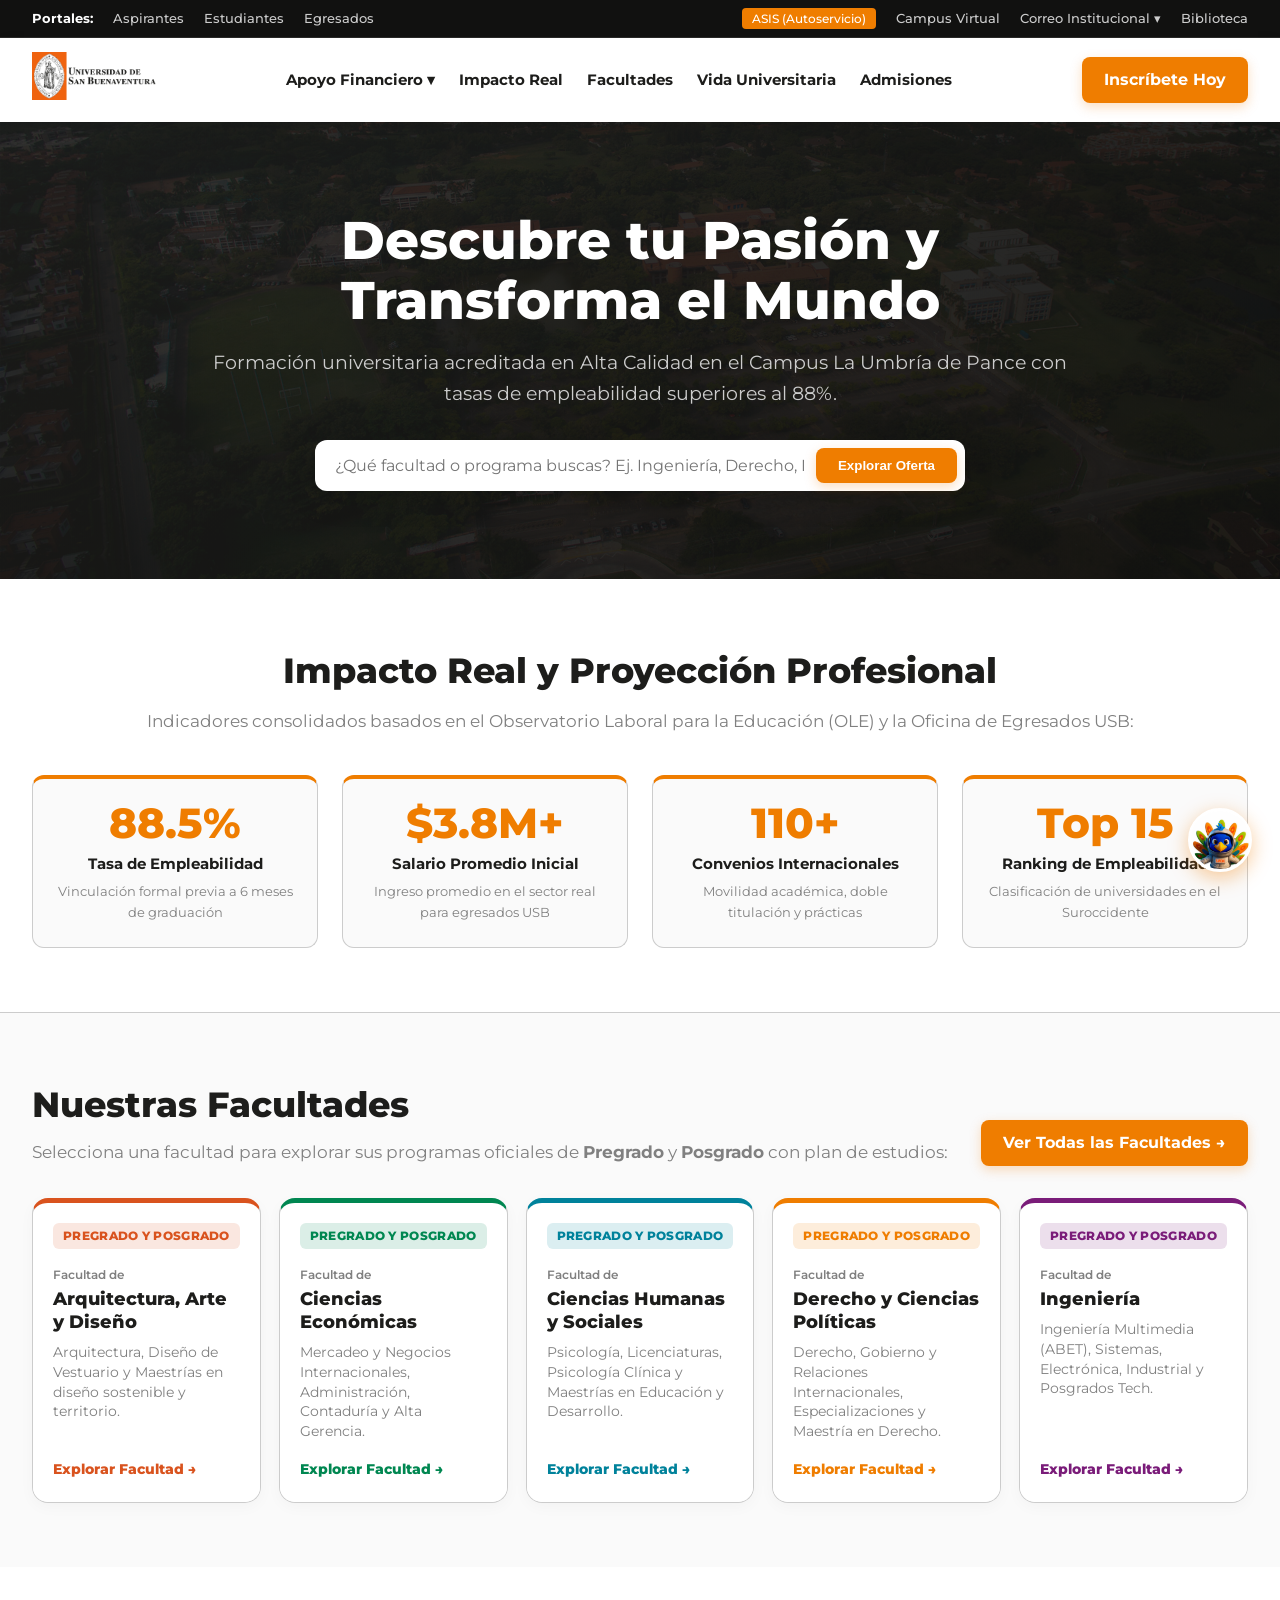
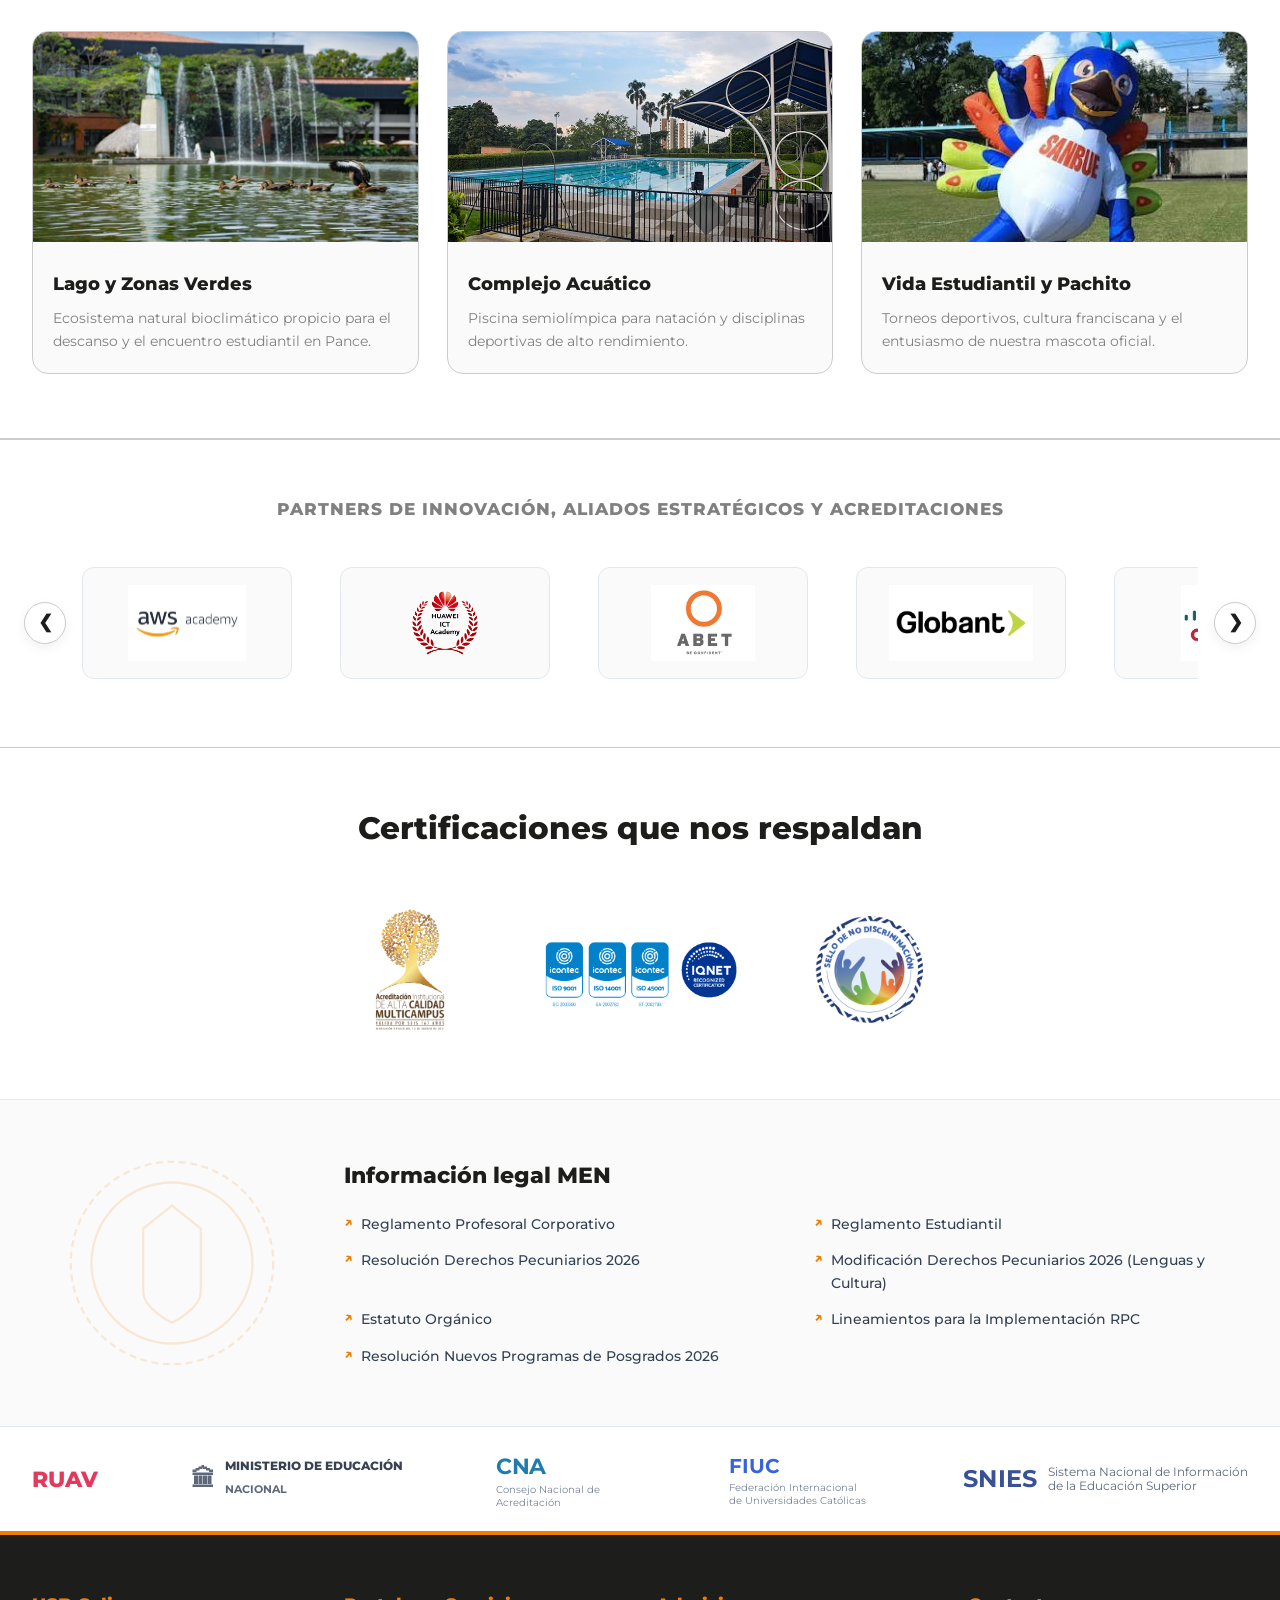
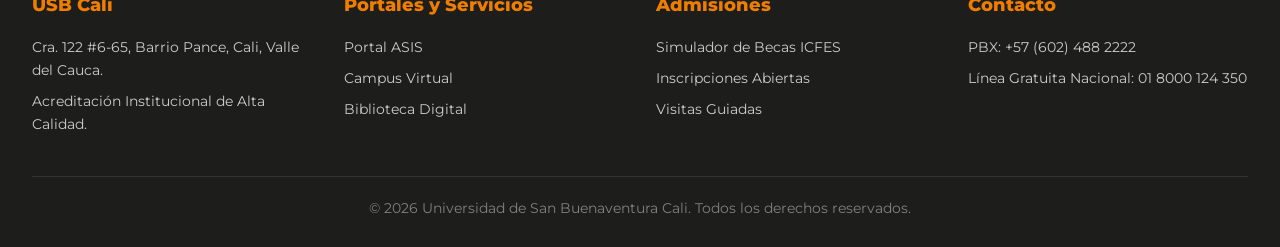
==== index.html @ d088a13b "Avances hasta ahora de toda la pagina" ====
<!DOCTYPE html>
<html lang="es">
<head>
  <meta charset="UTF-8">
  <meta name="viewport" content="width=device-width, initial-scale=1.0">
  <title>Universidad de San Buenaventura Cali | USB Cali</title>
  <link rel="preconnect" href="https://fonts.googleapis.com">
  <link rel="preconnect" href="https://fonts.gstatic.com" crossorigin>
  <link href="https://fonts.googleapis.com/css2?family=Montserrat:ital,wght@0,300;0,400;0,500;0,600;0,700;0,800;1,400&display=swap" rel="stylesheet">
  <link rel="stylesheet" href="assets/css/styles.css">
</head>
<body>

  <!-- TOP BAR -->
  <div class="top-bar">
    <div class="top-bar-container">
      <ul class="top-bar-group">
        <li><strong style="color: #FFF;">Portales:</strong></li>
        <li><a href="https://usbcali.edu.co/programas/?Sfacultad=all&Stipo_programa=pregrado&search=" target="_blank">Aspirantes</a></li>
        <li><a href="https://usbcali.edu.co/estudiantes/" target="_blank">Estudiantes</a></li>
        <li><a href="https://usbcali.edu.co/egresados/" target="_blank">Egresados</a></li>
      </ul>

      <ul class="top-bar-group">
        <li><a href="https://campus.usbco.edu.co/psp/USCS90PR/?cmd=login&languageCd=ESP&" target="_blank" class="top-bar-badge">ASIS (Autoservicio)</a></li>
        <li><a href="https://aulasvirtuales.usbcali.edu.co/" target="_blank">Campus Virtual</a></li>
        
        <!-- DROPDOWN CORREO INSTITUCIONAL -->
        <li class="top-bar-dropdown">
          <button type="button" class="top-bar-dropdown-btn" aria-haspopup="true">
            Correo Institucional ▾
          </button>
          <ul class="top-bar-dropdown-menu">
            <li><a href="https://login.microsoftonline.com/" target="_blank">Correo Administrativo</a></li>
            <li><a href="https://mail.google.com/a/correo.usbcali.edu.co" target="_blank">Correo Estudiantes</a></li>
          </ul>
        </li>

        <li><a href="https://usbcali.edu.co/biblioteca/" target="_blank">Biblioteca</a></li>
      </ul>
    </div>
  </div>

  <!-- HEADER -->
  <header>
    <div class="header-container">
      <a href="index.html"><img src="assets/img/logo-nav-dark.png" alt="USB Cali" class="logo-img"></a>
      <nav>
        <ul>
          <li class="nav-dropdown">
            <a href="becas.html" class="nav-dropdown-btn">Apoyo Financiero ▾</a>
            <ul class="nav-dropdown-menu">
              <li><a href="becas.html">Becas</a></li>
              <li><a href="convenios.html">Convenios</a></li>
              <li><a href="financiacion.html">Opciones de Financiación</a></li>
            </ul>
          </li>
          <li><a href="#impacto">Impacto Real</a></li>
          <li><a href="facultades.html">Facultades</a></li>
          <li><a href="vida-universitaria.html">Vida Universitaria</a></li>
          <li><a href="admisiones.html">Admisiones</a></li>
        </ul>
      </nav>
      <a href="admisiones.html" class="btn-primary">Inscríbete Hoy</a>
    </div>
  </header>

  <!-- HERO -->
  <section class="hero-main">
    <div class="hero-container">
      <h1>Descubre tu Pasión y Transforma el Mundo</h1>
      <p>Formación universitaria acreditada en Alta Calidad en el Campus La Umbría de Pance con tasas de empleabilidad superiores al 88%.</p>

      <form class="search-box" action="facultades.html" method="get">
        <input type="text" name="q" placeholder="¿Qué facultad o programa buscas? Ej. Ingeniería, Derecho, Maestría...">
        <button type="submit" class="btn-primary" style="white-space: nowrap; border: none; cursor: pointer;">Explorar Oferta</button>
      </form>
    </div>
  </section>

  <!-- IMPACTO REAL -->
  <section class="impact-section" id="impacto">
    <div class="impact-container">
      <h2 class="section-title">Impacto Real y Proyección Profesional</h2>
      <p class="section-subtitle">Indicadores consolidados basados en el Observatorio Laboral para la Educación (OLE) y la Oficina de Egresados USB:</p>

      <div class="impact-grid">
        <div class="impact-card">
          <div class="impact-number">88.5%</div>
          <div class="impact-label">Tasa de Empleabilidad</div>
          <div class="impact-sub">Vinculación formal previa a 6 meses de graduación</div>
        </div>

        <div class="impact-card">
          <div class="impact-number">$3.8M+</div>
          <div class="impact-label">Salario Promedio Inicial</div>
          <div class="impact-sub">Ingreso promedio en el sector real para egresados USB</div>
        </div>

        <div class="impact-card">
          <div class="impact-number">110+</div>
          <div class="impact-label">Convenios Internacionales</div>
          <div class="impact-sub">Movilidad académica, doble titulación y prácticas</div>
        </div>

        <div class="impact-card">
          <div class="impact-number">Top 15</div>
          <div class="impact-label">Ranking de Empleabilidad</div>
          <div class="impact-sub">Clasificación de universidades en el Suroccidente</div>
        </div>
      </div>
    </div>
  </section>

  <!-- FACULTADES (PREGRADO Y POSGRADO - TARJETAS BLANCAS) -->
  <main class="programs-section" id="facultades">
    <div style="display: flex; justify-content: space-between; align-items: flex-end; flex-wrap: wrap; gap: 16px; margin-bottom: 32px;">
      <div>
        <h2 class="section-title" style="margin-bottom: 6px; text-align: left;">Nuestras Facultades</h2>
        <p class="section-subtitle" style="margin-bottom: 0; text-align: left;">Selecciona una facultad para explorar sus programas oficiales de <strong>Pregrado</strong> y <strong>Posgrado</strong> con plan de estudios:</p>
      </div>
      <a href="facultades.html" class="btn-primary">Ver Todas las Facultades →</a>
    </div>

    <div class="faculties-showcase-grid">
      <!-- 1. Arquitectura, Arte y Diseño -->
      <a href="facultad.html?id=arquitectura" class="faculty-strip-card" style="--strip-color: #D9531E;">
        <div class="faculty-strip-top">
          <span class="faculty-level-pill">Pregrado y Posgrado</span>
        </div>
        <div class="faculty-strip-body">
          <div>
            <small>Facultad de</small>
            <h3>Arquitectura, Arte y Diseño</h3>
            <p>Arquitectura, Diseño de Vestuario y Maestrías en diseño sostenible y territorio.</p>
          </div>
          <span class="faculty-strip-cta">Explorar Facultad →</span>
        </div>
      </a>

      <!-- 2. Ciencias Económicas -->
      <a href="facultad.html?id=economicas" class="faculty-strip-card" style="--strip-color: #008751;">
        <div class="faculty-strip-top">
          <span class="faculty-level-pill">Pregrado y Posgrado</span>
        </div>
        <div class="faculty-strip-body">
          <div>
            <small>Facultad de</small>
            <h3>Ciencias Económicas</h3>
            <p>Mercadeo y Negocios Internacionales, Administración, Contaduría y Alta Gerencia.</p>
          </div>
          <span class="faculty-strip-cta">Explorar Facultad →</span>
        </div>
      </a>

      <!-- 3. Ciencias Humanas y Sociales -->
      <a href="facultad.html?id=humanas" class="faculty-strip-card" style="--strip-color: #00829B;">
        <div class="faculty-strip-top">
          <span class="faculty-level-pill">Pregrado y Posgrado</span>
        </div>
        <div class="faculty-strip-body">
          <div>
            <small>Facultad de</small>
            <h3>Ciencias Humanas y Sociales</h3>
            <p>Psicología, Licenciaturas, Psicología Clínica y Maestrías en Educación y Desarrollo.</p>
          </div>
          <span class="faculty-strip-cta">Explorar Facultad →</span>
        </div>
      </a>

      <!-- 4. Derecho y Ciencias Políticas -->
      <a href="facultad.html?id=derecho" class="faculty-strip-card" style="--strip-color: #EF7D00;">
        <div class="faculty-strip-top">
          <span class="faculty-level-pill">Pregrado y Posgrado</span>
        </div>
        <div class="faculty-strip-body">
          <div>
            <small>Facultad de</small>
            <h3>Derecho y Ciencias Políticas</h3>
            <p>Derecho, Gobierno y Relaciones Internacionales, Especializaciones y Maestría en Derecho.</p>
          </div>
          <span class="faculty-strip-cta">Explorar Facultad →</span>
        </div>
      </a>

      <!-- 5. Ingeniería -->
      <a href="facultad.html?id=ingenieria" class="faculty-strip-card" style="--strip-color: #7A1C79;">
        <div class="faculty-strip-top">
          <span class="faculty-level-pill">Pregrado y Posgrado</span>
        </div>
        <div class="faculty-strip-body">
          <div>
            <small>Facultad de</small>
            <h3>Ingeniería</h3>
            <p>Ingeniería Multimedia (ABET), Sistemas, Electrónica, Industrial y Posgrados Tech.</p>
          </div>
          <span class="faculty-strip-cta">Explorar Facultad →</span>
        </div>
      </a>
    </div>
  </main>

  <!-- CAMPUS HIGHLIGHTS -->
  <section class="campus-highlight">
    <div class="campus-container">
      <div class="highlight-card">
        <img src="assets/img/LAGO.jpg" alt="Lago Franciscano USB" class="highlight-img">
        <div class="highlight-body">
          <h4>Lago y Zonas Verdes</h4>
          <p>Ecosistema natural bioclimático propicio para el descanso y el encuentro estudiantil en Pance.</p>
        </div>
      </div>

      <div class="highlight-card">
        <img src="assets/img/PISCINA.jpg" alt="Piscina Semiolímpica USB" class="highlight-img">
        <div class="highlight-body">
          <h4>Complejo Acuático</h4>
          <p>Piscina semiolímpica para natación y disciplinas deportivas de alto rendimiento.</p>
        </div>
      </div>

      <div class="highlight-card">
        <img src="assets/img/pachito cancha.jpg" alt="Pachito Mascota" class="highlight-img">
        <div class="highlight-body">
          <h4>Vida Estudiantil y Pachito</h4>
          <p>Torneos deportivos, cultura franciscana y el entusiasmo de nuestra mascota oficial.</p>
        </div>
      </div>
    </div>
  </section>

  <!-- CARRUSEL DE PARTNERS -->
  <section class="partners-section">
    <div class="partners-title">Partners de Innovación, Aliados Estratégicos y Acreditaciones</div>
    <div class="partners-carousel-wrapper">
      <button type="button" class="carousel-nav-btn prev" onclick="movePartnersCarousel(-1)" aria-label="Anterior">❮</button>
      <div class="partners-carousel-viewport">
        <div class="partners-carousel-track" id="partners-track">
          <div class="partner-slide"><img src="assets/img/AWS.png" alt="AWS Academy" class="partner-img-item"></div>
          <div class="partner-slide"><img src="assets/img/Huawei-ICT-ACADEMY.png" alt="Huawei ICT Academy" class="partner-img-item"></div>
          <div class="partner-slide"><img src="assets/img/ABET-be-confident.jpg" alt="Acreditación Internacional ABET" class="partner-img-item"></div>
          <div class="partner-slide"><img src="assets/img/images.png" alt="Cisco Networking Academy" class="partner-img-item"></div>
          <div class="partner-slide"><img src="assets/img/images (1).png" alt="Cámara de Comercio de Cali" class="partner-img-item"></div>
          <!-- Duplicados para desplazamiento continuo -->
          <div class="partner-slide"><img src="assets/img/AWS.png" alt="AWS Academy" class="partner-img-item"></div>
          <div class="partner-slide"><img src="assets/img/Huawei-ICT-ACADEMY.png" alt="Huawei ICT Academy" class="partner-img-item"></div>
          <div class="partner-slide"><img src="assets/img/ABET-be-confident.jpg" alt="Acreditación Internacional ABET" class="partner-img-item"></div>
          <div class="partner-slide"><img src="assets/img/images.png" alt="Cisco Networking Academy" class="partner-img-item"></div>
          <div class="partner-slide"><img src="assets/img/images (1).png" alt="Cámara de Comercio de Cali" class="partner-img-item"></div>
        </div>
      </div>
      <button type="button" class="carousel-nav-btn next" onclick="movePartnersCarousel(1)" aria-label="Siguiente">❯</button>
    </div>
  </section>

  <!-- =========================================================
       CERTIFICACIONES QUE NOS RESPALDAN
       ========================================================= -->
  <section class="certifications-section">
    <div class="certifications-container">
      <h2>Certificaciones que nos respaldan</h2>
      <div class="certifications-logos">
        <div class="cert-logo-item">
          <img src="assets/img/acreditacion-1.png" alt="Acreditación Institucional de Alta Calidad Multicampus - Válida por 6 años" loading="lazy">
        </div>
        <div class="cert-logo-item cert-logo-wide">
          <img src="assets/img/logos-icontec-4.png" alt="Certificaciones ICONTEC ISO 9001, ISO 14001, ISO 45001 e IQNET" loading="lazy">
        </div>
        <div class="cert-logo-item">
          <img src="assets/img/no-discriminacion-web.png" alt="Sello de No Discriminación" loading="lazy">
        </div>
      </div>
    </div>
  </section>

  <!-- =========================================================
       INFORMACIÓN LEGAL MEN Y ENTIDADES ALIADAS
       ========================================================= -->
  <section class="legal-men-section">
    <div class="legal-men-container">
      <div class="legal-men-watermark" aria-hidden="true">
        <svg viewBox="0 0 200 200" width="230" height="230" fill="none" stroke="#EF7D00" stroke-width="2">
          <circle cx="100" cy="100" r="88" stroke-dasharray="6 4"></circle>
          <circle cx="100" cy="100" r="70"></circle>
          <path d="M75 70 L100 50 L125 70 L125 125 C125 140 100 152 100 152 C100 152 75 140 75 125 Z"></path>
        </svg>
      </div>

      <div class="legal-men-content">
        <h3>Información legal MEN</h3>
        <div class="legal-men-links">
          <a href="https://usbcali.edu.co/wp-content/uploads/2023/10/reglamento_profesoral_corporativo_17x24_0.pdf" target="_blank" rel="noopener">
            <span class="ext-icon">↗</span> Reglamento Profesoral Corporativo
          </a>
          <a href="https://usbcali.edu.co/wp-content/uploads/2023/11/2reglamento_estudiantil_corporativo_2020_compressed.pdf" target="_blank" rel="noopener">
            <span class="ext-icon">↗</span> Reglamento Estudiantil
          </a>
          <a href="https://usbcali.edu.co/wp-content/uploads/2026/03/S.1.1-1981-Valores-de-las-matriculas-y-demas-derechos-pecuaniarios-para-el-ano-2026.pdf" target="_blank" rel="noopener">
            <span class="ext-icon">↗</span> Resolución Derechos Pecuniarios 2026
          </a>
          <a href="https://usbcali.edu.co/wp-content/uploads/2026/07/S.1.1-2018-Se-modifica-Resolucion-S.1.1-1981-Vr.-Matricula-Lenguas-y-Cultura.pdf" target="_blank" rel="noopener">
            <span class="ext-icon">↗</span> Modificación Derechos Pecuniarios 2026 (Lenguas y Cultura)
          </a>
          <a href="https://usbcali.edu.co/wp-content/uploads/2024/07/Estatuto-Organico-USB-202471.pdf" target="_blank" rel="noopener">
            <span class="ext-icon">↗</span> Estatuto Orgánico
          </a>
          <a href="https://usbcali.edu.co/wp-content/uploads/2024/07/Lineamientos-para-la-implementacion-RPC.pdf" target="_blank" rel="noopener">
            <span class="ext-icon">↗</span> Lineamientos para la Implementación RPC
          </a>
          <a href="https://usbcali.edu.co/wp-content/uploads/2026/04/S.1.1-1992-Resolucion-Nuevos-Programas-Posgrados-2026.pdf" target="_blank" rel="noopener">
            <span class="ext-icon">↗</span> Resolución Nuevos Programas de Posgrados 2026
          </a>
        </div>
      </div>
    </div>

    <!-- FRANJA DE ENTIDADES OFICIALES -->
    <div class="entities-strip">
      <div class="entities-container">
        <a href="https://www.ruav.edu.co/" target="_blank" rel="noopener" class="entity-item">
          <span style="color: #E11D48; font-weight: 800; font-size: 1.35rem;">RUAV</span>
        </a>

        <a href="https://www.mineducacion.gov.co/" target="_blank" rel="noopener" class="entity-item">
          <div class="entity-men">
            <span class="men-shield">🏛</span>
            <div>
              <strong>MINISTERIO DE EDUCACIÓN</strong>
              <span>NACIONAL</span>
            </div>
          </div>
        </a>

        <a href="https://www.cna.gov.co/" target="_blank" rel="noopener" class="entity-item">
          <div class="entity-cna">
            <strong style="color: #0369A1; font-size: 1.4rem; letter-spacing: -0.03em;">CNA</strong>
            <small>Consejo Nacional de Acreditación</small>
          </div>
        </a>

        <a href="https://www.fiuc.org/" target="_blank" rel="noopener" class="entity-item">
          <div class="entity-fiuc">
            <strong style="color: #1D4ED8; font-size: 1.25rem;">FIUC</strong>
            <small>Federación Internacional de Universidades Católicas</small>
          </div>
        </a>

        <a href="https://snies.mineducacion.gov.co/" target="_blank" rel="noopener" class="entity-item">
          <div class="entity-snies">
            <strong style="color: #1E3A8A; font-size: 1.5rem; letter-spacing: 0.02em;">SNIES</strong>
            <span>Sistema Nacional de Información<br>de la Educación Superior</span>
          </div>
        </a>
      </div>
    </div>
  </section>

  <!-- PACHITO WIDGET -->
  <div class="pachito-widget" title="Chatear con Pachito">
    <div class="pachito-bubble">¡Hola! ¿Necesitas ayuda? Haz clic aquí</div>
    <div class="pachito-avatar-box"></div>
  </div>
  
  <!-- FOOTER -->
  <footer>
    <div class="footer-container">
      <div class="footer-col">
        <h4>USB Cali</h4>
        <p>Cra. 122 #6-65, Barrio Pance, Cali, Valle del Cauca.</p>
        <p>Acreditación Institucional de Alta Calidad.</p>
      </div>
      <div class="footer-col">
        <h4>Portales y Servicios</h4>
        <a href="https://campus.usbco.edu.co/psp/USCS90PR/?cmd=login&languageCd=ESP&">Portal ASIS</a>
        <a href="https://aulasvirtuales.usbcali.edu.co/">Campus Virtual</a>
        <a href="https://usbcali.edu.co/biblioteca/">Biblioteca Digital</a>
      </div>
      <div class="footer-col">
        <h4>Admisiones</h4>
        <a href="admisiones.html">Simulador de Becas ICFES</a>
        <a href="admisiones.html">Inscripciones Abiertas</a>
        <a href="vida-universitaria.html">Visitas Guiadas</a>
      </div>
      <div class="footer-col">
        <h4>Contacto</h4>
        <p>PBX: +57 (602) 488 2222</p>
        <p>Línea Gratuita Nacional: 01 8000 124 350</p>
      </div>
    </div>
    <div class="copyright">© 2026 Universidad de San Buenaventura Cali. Todos los derechos reservados.</div>
  </footer>

  <script src="assets/js/main.js"></script>
  <script>
    function movePartnersCarousel(direction) {
      const track = document.getElementById('partners-track');
      if (!track) return;
      track.style.animation = 'none';
      const currentTransform = new WebKitCSSMatrix(window.getComputedStyle(track).transform).m41;
      const step = 260;
      let nextX = currentTransform + (direction * -step);
      if (nextX < -1200) nextX = 0;
      if (nextX > 0) nextX = -1000;
      track.style.transform = `translateX(${nextX}px)`;
    }
  </script>
</body>
</html>
---- assets/css/styles.css ----
/* ==========================================================================
   REDISEÑO INSTITUCIONAL WEB - UNIVERSIDAD DE SAN BUENAVENTURA CALI
   Estilos CSS unificados con Manual de Identidad de Marca Oficial (2026)
   ========================================================================== */

/* --- Importación de Tipografía Oficial USB Cali --- */
@import url('https://fonts.googleapis.com/css2?family=Montserrat:ital,wght@0,300;0,400;0,500;0,600;0,700;0,800;1,400&display=swap');

:root {
  /* --- PALETA PRIMARIA OFICIAL USB CALI --- */
  --color-primary-orange: #EF7D00;  /* Naranja Institucional (C0 M60 Y100 K0) */
  --color-primary-black: #1D1D1B;   /* Negro Institucional (C0 M0 Y0 K100) */

  /* --- PALETA SECUNDARIA Y NEUTROS OFICIALES --- */
  --color-orange-dark: #EF610F;     /* Naranja Oscuro Secundario */
  --color-yellow-warm: #F8AB15;     /* Amarillo Cálido Secundario */
  --color-gray-dark: #333333;       /* Gris Oscuro Texto */
  --color-gray-medium: #808080;     /* Gris Medio */
  --color-gray-light: #CCCCCC;      /* Gris Claro / Bordes */
  --color-bg-light: #FAFAFA;        /* Fondo General de Superficie */
  --color-card-bg: #FFFFFF;         /* Blanco Puro */

  /* Aliases para mantener compatibilidad con tu HTML */
  --color-primary-blue: #1D1D1B;    /* Encabezados y barras oscuras */
  --color-blue-dark: #111110;       /* Fondos extra oscuros / Top Bar */
  --color-accent-orange: #EF7D00;   /* Botones y acentos primarios */
  --color-text-dark: #1D1D1B;       /* Texto principal */
  --color-text-muted: #808080;      /* Texto secundario */

  --max-width-desktop: 1440px;

  /* --- IDENTIDAD CROMÁTICA POR FACULTAD --- */
  --faculty-multimedia: #8B008B;
  --faculty-ingenieria: #7A1C79;
  --faculty-derecho: #EF7D00;
  --faculty-psicologia: #00A8B5;
  --faculty-humanas: #00829B;
  --faculty-mercadeo: #7CB342;
  --faculty-economicas: #008751;
  --faculty-arquitectura: #D9531E;
}

/* ==========================================================================
   RESET Y REGLAS GENERALES
   ========================================================================== */
* { 
  box-sizing: border-box; 
  margin: 0; 
  padding: 0; 
}

html { 
  overflow-x: hidden; 
  width: 100%; 
  scroll-behavior: smooth;
}

body { 
  font-family: 'Montserrat', -apple-system, BlinkMacSystemFont, sans-serif; 
  background-color: var(--color-bg-light); 
  color: var(--color-text-dark); 
  line-height: 1.6;
  width: 100%;
  overflow-x: hidden;
  -webkit-font-smoothing: antialiased;
}

/* --- TOP BAR --- */
.top-bar { 
  background-color: var(--color-blue-dark); 
  color: #CCCCCC; 
  font-size: 0.82rem; 
  padding: 8px 32px; 
  border-bottom: 1px solid rgba(255, 255, 255, 0.1); 
  width: 100%;
}

.top-bar-container { 
  max-width: var(--max-width-desktop); 
  margin: 0 auto; 
  display: flex; 
  justify-content: space-between; 
  align-items: center; 
  width: 100%;
}

.top-bar-group { 
  display: flex; 
  gap: 20px; 
  list-style: none; 
  align-items: center; 
}

.top-bar a { 
  color: #CCCCCC; 
  text-decoration: none; 
  font-weight: 500; 
  transition: color 0.2s; 
}

.top-bar a:hover { 
  color: var(--color-accent-orange); 
}

.top-bar-badge { 
  background-color: var(--color-accent-orange); 
  color: #FFFFFF !important; 
  padding: 3px 10px; 
  border-radius: 4px; 
  font-weight: 700; 
  font-size: 0.78rem; 
}

/* --- DROPDOWN CORREO INSTITUCIONAL (TOP BAR) --- */
.top-bar-dropdown {
  position: relative;
  display: inline-block;
}

.top-bar-dropdown-btn {
  color: #CCCCCC;
  text-decoration: none;
  font-weight: 500;
  cursor: pointer;
  display: inline-flex;
  align-items: center;
  gap: 5px;
  background: none;
  border: none;
  font-family: inherit;
  font-size: inherit;
  padding: 0;
  transition: color 0.2s;
}

.top-bar-dropdown-btn:hover,
.top-bar-dropdown:hover .top-bar-dropdown-btn {
  color: var(--color-accent-orange);
}

.top-bar-dropdown-menu {
  display: none;
  position: absolute;
  top: 100%;
  right: 0;
  margin-top: 8px;
  background-color: var(--color-primary-black);
  min-width: 205px;
  border-radius: 8px;
  box-shadow: 0 8px 24px rgba(0, 0, 0, 0.35);
  border: 1px solid rgba(255, 255, 255, 0.12);
  border-top: 3px solid var(--color-accent-orange);
  z-index: 1000;
  overflow: hidden;
  list-style: none;
  padding: 6px 0;
}

.top-bar-dropdown::after {
  content: '';
  position: absolute;
  top: 100%;
  left: 0;
  width: 100%;
  height: 10px;
}

.top-bar-dropdown:hover .top-bar-dropdown-menu,
.top-bar-dropdown:focus-within .top-bar-dropdown-menu {
  display: block;
}

.top-bar-dropdown-menu li a {
  display: block;
  padding: 9px 16px;
  color: #E5E5E5 !important;
  font-size: 0.82rem;
  font-weight: 600;
  text-decoration: none;
  transition: background-color 0.2s, color 0.2s, padding-left 0.2s;
}

.top-bar-dropdown-menu li a:hover {
  background-color: rgba(239, 125, 0, 0.15);
  color: var(--color-accent-orange) !important;
  padding-left: 20px;
}

/* --- BANNER DE EVENTO --- */
.promo-banner { 
  background: linear-gradient(90deg, var(--color-orange-dark) 0%, var(--color-accent-orange) 100%); 
  color: #FFFFFF; 
  padding: 12px 32px; 
  font-size: 0.9rem; 
  font-weight: 700; 
  box-shadow: 0 2px 10px rgba(0,0,0,0.1); 
  width: 100%;
}

.promo-container { 
  max-width: var(--max-width-desktop); 
  margin: 0 auto; 
  display: flex; 
  justify-content: space-between; 
  align-items: center; 
  gap: 16px; 
  width: 100%;
}

.promo-tag { 
  background: #FFFFFF; 
  color: var(--color-orange-dark); 
  padding: 3px 10px; 
  border-radius: 4px; 
  font-size: 0.78rem; 
  text-transform: uppercase; 
  margin-right: 8px; 
  font-weight: 800; 
}

.btn-promo { 
  background: var(--color-primary-black); 
  color: #FFFFFF; 
  padding: 8px 18px; 
  border-radius: 6px; 
  text-decoration: none; 
  font-size: 0.85rem; 
  font-weight: 800; 
  white-space: nowrap; 
  transition: background 0.2s; 
}

.btn-promo:hover { 
  background: #000000; 
}

/* --- HEADER PRINCIPAL --- */
header { 
  background-color: #FFFFFF; 
  box-shadow: 0 4px 15px rgba(0,0,0,0.05); 
  position: sticky; 
  top: 0; 
  z-index: 100; 
  width: 100%;
}

.header-container { 
  max-width: var(--max-width-desktop); 
  margin: 0 auto; 
  padding: 14px 32px; 
  display: flex; 
  justify-content: space-between; 
  align-items: center; 
  width: 100%;
}

.logo-img { 
  height: 48px; 
  width: auto; 
}

nav ul { 
  display: flex; 
  list-style: none; 
  gap: 24px; 
}

nav a { 
  color: var(--color-text-dark); 
  text-decoration: none; 
  font-weight: 700; 
  font-size: 0.92rem; 
  transition: color 0.2s; 
}

nav a:hover, nav a.active { 
  color: var(--color-accent-orange); 
}

/* --- DROPDOWN EN NAVEGACIÓN PRINCIPAL (APOYO FINANCIERO) --- */
.nav-dropdown {
  position: relative;
  display: inline-block;
}

.nav-dropdown-btn {
  display: inline-flex;
  align-items: center;
  gap: 5px;
  cursor: pointer;
}

.nav-dropdown::after {
  content: '';
  position: absolute;
  top: 100%;
  left: 0;
  width: 100%;
  height: 14px;
}

.nav-dropdown-menu {
  display: none !important;
  position: absolute;
  top: 100%;
  left: 0;
  margin-top: 12px;
  background-color: #FFFFFF;
  min-width: 240px;
  border-radius: 10px;
  box-shadow: 0 10px 28px rgba(0, 0, 0, 0.14);
  border: 1px solid #E2E8F0;
  border-top: 3px solid var(--color-accent-orange);
  z-index: 1000;
  overflow: hidden;
  list-style: none;
  padding: 6px 0;
  flex-direction: column;
  gap: 0;
}

.nav-dropdown:hover .nav-dropdown-menu,
.nav-dropdown:focus-within .nav-dropdown-menu {
  display: flex !important;
}

.nav-dropdown-menu li {
  width: 100%;
}

.nav-dropdown-menu li a {
  display: block;
  padding: 10px 18px;
  color: var(--color-primary-black);
  font-size: 0.88rem;
  font-weight: 700;
  text-decoration: none;
  transition: background-color 0.2s, color 0.2s, padding-left 0.2s;
}

.nav-dropdown-menu li a:hover {
  background-color: rgba(239, 125, 0, 0.1);
  color: var(--color-accent-orange);
  padding-left: 22px;
}

.btn-primary { 
  background-color: var(--color-accent-orange); 
  color: #FFFFFF; 
  padding: 10px 22px; 
  border-radius: 8px; 
  text-decoration: none; 
  font-weight: 700; 
  border: none; 
  cursor: pointer; 
  box-shadow: 0 4px 12px rgba(239, 125, 0, 0.25); 
  transition: transform 0.2s, background 0.2s; 
  display: inline-block;
}

.btn-primary:hover { 
  transform: translateY(-2px); 
  background-color: var(--color-orange-dark); 
}

/* --- HEROES GENERALES --- */
.hero-main { 
  background: linear-gradient(135deg, rgba(29, 29, 27, 0.88) 0%, rgba(17, 17, 16, 0.94) 100%), url('../img/USB DRON.jpg'); 
  background-size: cover; 
  background-position: center; 
  color: #FFFFFF; 
  padding: 88px 32px; 
  text-align: center; 
  width: 100%;
}

.hero-event-bg { 
  background: linear-gradient(135deg, rgba(239, 125, 0, 0.9) 0%, rgba(29, 29, 27, 0.95) 100%), url('../img/USB DRON.jpg'); 
  background-size: cover; 
  background-position: center; 
}

.hero-container { 
  max-width: 900px; 
  margin: 0 auto; 
  width: 100%; 
}

.hero-main h1 { 
  font-size: 3.3rem; 
  font-weight: 800; 
  margin-bottom: 16px; 
  line-height: 1.15; 
  word-wrap: break-word; 
}

.hero-main p { 
  font-size: 1.2rem; 
  color: #CCCCCC; 
  margin-bottom: 32px; 
}

.search-box { 
  background: #FFFFFF; 
  padding: 8px 8px 8px 20px; 
  border-radius: 12px; 
  display: flex; 
  gap: 12px; 
  max-width: 650px; 
  margin: 0 auto; 
  box-shadow: 0 8px 30px rgba(0,0,0,0.15); 
  width: 100%;
}

.search-box input { 
  border: none; 
  outline: none; 
  width: 100%; 
  font-size: 1rem; 
  font-family: inherit; 
  color: var(--color-text-dark);
}

/* --- HEROES DE PROGRAMAS Y FACULTADES --- */
.program-hero-landing { 
  color: #FFFFFF; 
  padding: 72px 32px; 
  margin-bottom: 48px; 
  background-size: cover; 
  background-position: center; 
  width: 100%; 
}

.hero-multimedia { 
  background: linear-gradient(135deg, rgba(139, 0, 139, 0.92) 0%, rgba(75, 0, 130, 0.95) 100%), url('https://images.unsplash.com/photo-1550745165-9bc0b252726f?auto=format&fit=crop&w=1600&q=80'); 
  background-size: cover; 
}

.hero-derecho { 
  background: linear-gradient(135deg, rgba(239, 125, 0, 0.92) 0%, rgba(239, 97, 15, 0.95) 100%), url('https://images.unsplash.com/photo-1589829545856-d10d557cf95f?auto=format&fit=crop&w=1600&q=80'); 
  background-size: cover; 
}

.hero-psicologia { 
  background: linear-gradient(135deg, rgba(0, 168, 181, 0.92) 0%, rgba(0, 102, 110, 0.95) 100%), url('https://images.unsplash.com/photo-1573496359142-b8d87734a5a2?auto=format&fit=crop&w=1600&q=80'); 
  background-size: cover; 
}

.hero-mercadeo { 
  background: linear-gradient(135deg, rgba(124, 179, 66, 0.92) 0%, rgba(51, 105, 30, 0.95) 100%), url('https://images.unsplash.com/photo-1460925895917-afdab827c52f?auto=format&fit=crop&w=1600&q=80'); 
  background-size: cover; 
}

.back-link { 
  color: #CCCCCC; 
  text-decoration: none; 
  font-size: 0.9rem; 
  font-weight: 600; 
  display: inline-block; 
  margin-bottom: 16px; 
}

.program-hero-landing h1 { 
  font-size: 3.2rem; 
  margin-bottom: 12px; 
  font-weight: 800; 
  word-wrap: break-word; 
}

.program-hero-landing p.subtitle { 
  font-size: 1.25rem; 
  color: #FAFAFA; 
  margin-bottom: 32px; 
  max-width: 850px; 
}

.meta-grid { 
  display: grid; 
  grid-template-columns: repeat(4, minmax(140px, 1fr)); 
  gap: 16px; 
  width: 100%; 
}

.meta-grid-5 {
  display: grid;
  grid-template-columns: repeat(5, minmax(140px, 1fr));
  gap: 14px;
  width: 100%;
}

.meta-box { 
  background: rgba(255, 255, 255, 0.15); 
  border: 1px solid rgba(255, 255, 255, 0.25); 
  border-radius: 10px; 
  padding: 14px 18px; 
  backdrop-filter: blur(4px); 
}

.meta-box label { 
  display: block; 
  font-size: 0.75rem; 
  color: #E5E5E5; 
  text-transform: uppercase; 
  font-weight: 700; 
  margin-bottom: 2px;
}

.meta-box span { 
  font-size: 0.98rem; 
  font-weight: 700; 
  color: #FFFFFF; 
}

/* --- IMPACTO Y EMPLEABILIDAD --- */
.impact-section { 
  background: #FFFFFF; 
  padding: 64px 32px; 
  border-bottom: 1px solid var(--color-gray-light); 
  width: 100%; 
}

.impact-container { 
  max-width: var(--max-width-desktop); 
  margin: 0 auto; 
  width: 100%; 
}

.section-title { 
  font-size: 2.2rem; 
  color: var(--color-primary-black); 
  font-weight: 800; 
  margin-bottom: 8px; 
  text-align: center; 
  word-wrap: break-word; 
}

.section-subtitle { 
  text-align: center; 
  color: var(--color-text-muted); 
  font-size: 1.05rem; 
  margin-bottom: 40px; 
}

.impact-grid { 
  display: grid; 
  grid-template-columns: repeat(4, 1fr); 
  gap: 24px; 
  margin-top: 36px; 
  width: 100%; 
}

.impact-card { 
  background: #FAFAFA; 
  border: 1px solid var(--color-gray-light); 
  border-radius: 12px; 
  padding: 24px; 
  text-align: center; 
  border-top: 4px solid var(--color-accent-orange); 
  transition: transform 0.2s; 
}

.impact-card:hover { 
  transform: translateY(-4px); 
}

.impact-number { 
  font-size: 2.6rem; 
  font-weight: 800; 
  color: var(--color-accent-orange); 
  line-height: 1; 
  margin-bottom: 8px; 
}

.impact-label { 
  font-size: 0.95rem; 
  font-weight: 700; 
  color: var(--color-primary-black); 
  margin-bottom: 4px; 
}

.impact-sub { 
  font-size: 0.82rem; 
  color: var(--color-text-muted); 
}

/* --- PROGRAMAS Y GRILLAS --- */
.programs-section { 
  max-width: var(--max-width-desktop); 
  margin: 64px auto; 
  padding: 0 32px; 
  width: 100%; 
}

.programs-grid { 
  display: grid; 
  grid-template-columns: repeat(4, 1fr); 
  gap: 24px; 
  width: 100%; 
}

.program-card { 
  background: #FFFFFF; 
  border: 1px solid var(--color-gray-light); 
  border-radius: 16px; 
  padding: 24px; 
  box-shadow: 0 4px 15px rgba(0,0,0,0.03); 
  transition: transform 0.2s, box-shadow 0.2s; 
  display: flex; 
  flex-direction: column; 
  justify-content: space-between; 
}

.program-card:hover { 
  transform: translateY(-4px); 
  box-shadow: 0 12px 25px rgba(0,0,0,0.08); 
}

.card-faculty-tag { 
  font-size: 0.75rem; 
  text-transform: uppercase; 
  font-weight: 800; 
  padding: 4px 10px; 
  border-radius: 6px; 
  display: inline-block; 
  margin-bottom: 12px; 
}

.tag-multimedia { background: #F3E8FF; color: var(--faculty-multimedia); }
.tag-derecho { background: #FFF3EB; color: var(--faculty-derecho); }
.tag-psicologia { background: #E6F7F8; color: var(--faculty-psicologia); }
.tag-mercadeo { background: #F1F8E9; color: var(--faculty-mercadeo); }

.program-card h3 { 
  font-size: 1.25rem; 
  color: var(--color-primary-black); 
  font-weight: 800; 
  margin-bottom: 10px; 
}

.program-card p { 
  font-size: 0.88rem; 
  color: var(--color-text-muted); 
  margin-bottom: 16px; 
}

.btn-card { 
  font-weight: 800; 
  font-size: 0.88rem; 
  text-decoration: none; 
}

/* Tarjetas SNIES y Acreditación lado a lado dentro de cada tarjeta de programa */
.snies-accred-pair {
  display: grid;
  grid-template-columns: 1fr 1fr;
  gap: 8px;
  margin-bottom: 14px;
}

.mini-info-card {
  background: #FAFAFA;
  border: 1px solid #E2E8F0;
  border-radius: 8px;
  padding: 8px 10px;
}

.mini-info-card small {
  display: block;
  font-size: 0.68rem;
  text-transform: uppercase;
  font-weight: 700;
  color: var(--color-text-muted);
}

.mini-info-card strong {
  font-size: 0.78rem;
  font-weight: 800;
  color: var(--color-primary-black);
}

/* ==========================================================================
   ESTILOS LANDING DE FACULTADES (TARJETAS BLANCAS ESTILO ORIGINAL)
   ========================================================================== */
.faculties-showcase-grid {
  display: grid;
  grid-template-columns: repeat(5, 1fr);
  gap: 18px;
}

.faculty-strip-card {
  background: #FFFFFF;
  border: 1px solid var(--color-gray-light);
  border-top: 5px solid var(--strip-color, var(--color-accent-orange));
  border-radius: 16px;
  overflow: hidden;
  text-decoration: none;
  color: var(--color-text-dark);
  display: flex;
  flex-direction: column;
  justify-content: space-between;
  min-height: 270px;
  box-shadow: 0 4px 15px rgba(0, 0, 0, 0.03);
  transition: transform 0.2s ease, box-shadow 0.2s ease;
  position: relative;
}

.faculty-strip-card:hover {
  transform: translateY(-4px);
  box-shadow: 0 12px 25px rgba(0, 0, 0, 0.08);
}

.faculty-strip-top {
  padding: 20px 20px 0;
  display: flex;
  justify-content: flex-start;
}

.faculty-level-pill {
  background: color-mix(in srgb, var(--strip-color, var(--color-accent-orange)) 14%, #FFFFFF);
  color: var(--strip-color, var(--color-accent-orange));
  font-size: 0.72rem;
  font-weight: 800;
  padding: 4px 10px;
  border-radius: 6px;
  text-transform: uppercase;
  letter-spacing: 0.3px;
}

.faculty-strip-body {
  padding: 16px 20px 22px;
  background: #FFFFFF;
  display: flex;
  flex-direction: column;
  flex-grow: 1;
  justify-content: space-between;
}

.faculty-strip-body small {
  display: block;
  font-size: 0.78rem;
  color: var(--color-text-muted);
  font-weight: 600;
  margin-bottom: 2px;
}

.faculty-strip-body h3 {
  font-size: 1.15rem;
  font-weight: 800;
  line-height: 1.25;
  margin-bottom: 10px;
  color: var(--color-primary-black);
}

.faculty-strip-body p {
  font-size: 0.85rem;
  color: var(--color-text-muted);
  line-height: 1.45;
  margin-bottom: 16px;
  flex-grow: 1;
}

.faculty-strip-cta {
  font-size: 0.86rem;
  font-weight: 800;
  color: var(--strip-color, var(--color-accent-orange));
}

/* Barra de Filtro en facultades.html */
.faculty-filter-bar {
  margin-top: 28px;
  display: flex;
  flex-wrap: wrap;
  gap: 14px;
  align-items: center;
  justify-content: center;
}

.level-filter-pills {
  display: inline-flex;
  background: rgba(255, 255, 255, 0.1);
  padding: 5px;
  border-radius: 50px;
  gap: 4px;
}

.level-pill {
  background: transparent;
  border: none;
  color: #E5E5E5;
  padding: 9px 18px;
  border-radius: 50px;
  font-family: inherit;
  font-size: 0.88rem;
  font-weight: 700;
  cursor: pointer;
  transition: all 0.2s ease;
}

.level-pill.active,
.level-pill:hover {
  background: var(--color-accent-orange);
  color: #FFFFFF;
}

#faculty-search-input {
  min-width: 320px;
  padding: 12px 18px;
  border-radius: 50px;
  border: none;
  font-family: inherit;
  font-size: 0.92rem;
  outline: none;
  color: var(--color-text-dark);
}

/* Tarjetas del Directorio de Facultades */
.faculty-directory-card {
  background: #FFFFFF;
  border-radius: 16px;
  padding: 28px 32px;
  margin-bottom: 28px;
  border: 1px solid #E2E8F0;
  box-shadow: 0 6px 24px rgba(0, 0, 0, 0.04);
}

.faculty-dir-header {
  display: flex;
  justify-content: space-between;
  align-items: flex-start;
  gap: 24px;
  flex-wrap: wrap;
  padding-bottom: 20px;
  border-bottom: 1px solid #F1F5F9;
  margin-bottom: 20px;
}

.faculty-dir-badge {
  display: inline-block;
  font-size: 0.75rem;
  font-weight: 800;
  text-transform: uppercase;
  padding: 4px 10px;
  border-radius: 6px;
  margin-bottom: 8px;
}

.faculty-dir-header h2 {
  font-size: 1.55rem;
  font-weight: 800;
  color: var(--color-primary-black);
  margin-bottom: 6px;
}

.faculty-dir-header p {
  font-size: 0.94rem;
  color: var(--color-text-muted);
  max-width: 720px;
}

.faculty-dir-columns {
  display: grid;
  grid-template-columns: repeat(auto-fit, minmax(300px, 1fr));
  gap: 28px;
}

.faculty-level-group h4 {
  font-size: 0.9rem;
  text-transform: uppercase;
  letter-spacing: 0.5px;
  color: var(--color-primary-black);
  margin-bottom: 12px;
  font-weight: 800;
}

.faculty-program-list {
  list-style: none;
  display: flex;
  flex-direction: column;
  gap: 10px;
}

.faculty-program-list li {
  background: #FAFAFA;
  border: 1px solid #E2E8F0;
  border-radius: 10px;
  padding: 12px 16px;
  display: flex;
  justify-content: space-between;
  align-items: center;
  gap: 12px;
}

.faculty-program-list li strong {
  display: block;
  font-size: 0.95rem;
  color: var(--color-primary-black);
}

.faculty-program-list li span {
  font-size: 0.8rem;
  color: var(--color-text-muted);
}

.prog-mini-link {
  font-size: 0.84rem;
  font-weight: 700;
  text-decoration: none;
  white-space: nowrap;
}

/* Switcher de Facultades en facultad.html */
.faculty-switcher-bar {
  display: flex;
  flex-wrap: wrap;
  gap: 10px;
  margin-bottom: 28px;
  padding-bottom: 18px;
  border-bottom: 1px solid #E2E8F0;
}

.faculty-switch-chip {
  text-decoration: none;
  padding: 8px 16px;
  border-radius: 50px;
  font-size: 0.85rem;
  font-weight: 700;
  color: var(--color-primary-black);
  background: #FFFFFF;
  border: 1px solid #CBD5E1;
  transition: all 0.2s ease;
}

.faculty-switch-chip.active,
.faculty-switch-chip:hover {
  background: var(--chip-color, var(--color-accent-orange));
  color: #FFFFFF;
  border-color: var(--chip-color, var(--color-accent-orange));
}

/* --- SECCIÓN DE EVENTOS E INCENTIVOS --- */
.events-section { 
  background: #F8FAFC; 
  padding: 64px 32px; 
  border-top: 1px solid var(--color-gray-light); 
  border-bottom: 1px solid var(--color-gray-light); 
  margin-bottom: 48px; 
  width: 100%;
}

.events-container { 
  max-width: var(--max-width-desktop); 
  margin: 0 auto; 
  width: 100%;
}

.events-grid { 
  display: grid; 
  grid-template-columns: repeat(3, 1fr); 
  gap: 28px; 
  margin-top: 40px; 
  width: 100%;
}

.event-card { 
  background: #FFFFFF; 
  border-radius: 16px; 
  overflow: hidden; 
  border: 1px solid var(--color-gray-light); 
  box-shadow: 0 4px 16px rgba(0,0,0,0.04); 
  display: flex; 
  flex-direction: column; 
  justify-content: space-between; 
  transition: transform 0.2s ease, box-shadow 0.2s ease;
}

.event-card:hover {
  transform: translateY(-4px);
  box-shadow: 0 12px 28px rgba(0,0,0,0.08);
}

.event-badge-incentive { 
  background: #16A34A; 
  color: #FFFFFF; 
  font-size: 0.78rem; 
  font-weight: 800; 
  padding: 8px 16px; 
  text-transform: uppercase; 
  display: block; 
  letter-spacing: 0.5px;
  text-align: center;
}

.event-body { 
  padding: 24px; 
  display: flex; 
  flex-direction: column; 
  justify-content: space-between; 
  flex-grow: 1;
}

.event-date { 
  font-size: 0.82rem; 
  font-weight: 800; 
  color: var(--color-accent-orange); 
  text-transform: uppercase; 
  margin-bottom: 8px; 
}

.event-body h4 { 
  font-size: 1.15rem; 
  color: var(--color-primary-black); 
  font-weight: 800; 
  margin-bottom: 10px; 
  line-height: 1.3; 
}

.event-body p { 
  font-size: 0.9rem; 
  color: var(--color-text-muted); 
  margin-bottom: 20px; 
}

/* --- CAMPUS --- */
.campus-highlight { 
  background: #FFFFFF; 
  padding: 64px 32px; 
  border-bottom: 1px solid var(--color-gray-light); 
  width: 100%; 
}

.campus-container { 
  max-width: var(--max-width-desktop); 
  margin: 0 auto; 
  display: grid; 
  grid-template-columns: repeat(3, 1fr); 
  gap: 28px; 
  width: 100%; 
}

.highlight-card { 
  background: #FAFAFA; 
  border-radius: 16px; 
  overflow: hidden; 
  border: 1px solid var(--color-gray-light); 
}

.highlight-img { 
  width: 100%; 
  height: 210px; 
  object-fit: cover; 
}

.highlight-body { 
  padding: 20px; 
}

.highlight-body h4 { 
  font-size: 1.15rem; 
  color: var(--color-primary-black); 
  font-weight: 800; 
  margin-bottom: 8px; 
}

.highlight-body p { 
  font-size: 0.9rem; 
  color: var(--color-text-muted); 
}

/* --- LAYOUT DE LANDINGS DE PROGRAMAS --- */
.main-layout { 
  max-width: var(--max-width-desktop); 
  margin: 0 auto 64px auto; 
  padding: 0 32px; 
  display: grid; 
  grid-template-columns: 1fr 380px; 
  gap: 48px; 
  width: 100%; 
}

.content-column { 
  width: 100%; 
  min-width: 0; 
}

.content-column h2 { 
  color: var(--color-primary-black); 
  font-size: 1.8rem; 
  font-weight: 800; 
  margin-bottom: 18px; 
  margin-top: 36px; 
  word-wrap: break-word; 
}

.metrics-card-grid { 
  display: grid; 
  grid-template-columns: repeat(3, 1fr); 
  gap: 20px; 
  margin-bottom: 36px; 
  width: 100%; 
}

.metric-card { 
  background: #FFFFFF; 
  border: 1px solid var(--color-gray-light); 
  border-radius: 12px; 
  padding: 22px; 
  text-align: center; 
  box-shadow: 0 4px 15px rgba(0,0,0,0.02); 
}

.metric-value { 
  font-size: 2.2rem; 
  font-weight: 800; 
  line-height: 1; 
  margin-bottom: 6px; 
  color: var(--color-accent-orange);
}

.metric-title { 
  font-size: 0.95rem; 
  font-weight: 700; 
}

.metric-sub { 
  font-size: 0.82rem; 
  color: var(--color-text-muted); 
}

/* Plan de Estudios Pestañas */
.curriculum-section { 
  margin: 36px 0; 
  width: 100%; 
}

.semester-tabs { 
  display: flex; 
  gap: 10px; 
  overflow-x: auto; 
  padding-bottom: 12px; 
  margin-bottom: 20px; 
  width: 100%; 
  -webkit-overflow-scrolling: touch; 
}

.semester-btn { 
  background: #FFFFFF; 
  border: 1px solid var(--color-gray-light); 
  padding: 10px 18px; 
  border-radius: 20px; 
  font-weight: 700; 
  font-size: 0.88rem; 
  cursor: pointer; 
  white-space: nowrap; 
  color: var(--color-text-dark); 
  transition: all 0.2s; 
  flex-shrink: 0; 
}

.semester-btn.active, .semester-btn:hover { 
  background: var(--color-accent-orange); 
  color: #FFFFFF; 
  border-color: var(--color-accent-orange); 
}

.subjects-grid { 
  display: grid; 
  grid-template-columns: repeat(2, 1fr); 
  gap: 14px; 
  min-height: 120px; 
  width: 100%; 
}

.subject-card { 
  background: #FFFFFF; 
  border: 1px solid var(--color-gray-light); 
  border-radius: 10px; 
  padding: 16px 18px; 
  font-weight: 600; 
  font-size: 0.92rem; 
  display: flex; 
  align-items: center; 
  justify-content: space-between; 
  box-shadow: 0 2px 8px rgba(0,0,0,0.02); 
  word-wrap: break-word; 
  gap: 10px; 
}

.subject-tag { 
  font-size: 0.75rem; 
  padding: 4px 10px; 
  border-radius: 6px; 
  font-weight: 700; 
  flex-shrink: 0; 
}

.feature-grid { 
  display: grid; 
  grid-template-columns: repeat(3, 1fr); 
  gap: 20px; 
  margin-bottom: 36px; 
  width: 100%; 
}

.feature-card { 
  background: #FFFFFF; 
  border: 1px solid var(--color-gray-light); 
  border-radius: 12px; 
  padding: 20px; 
  box-shadow: 0 4px 12px rgba(0,0,0,0.02); 
}

.feature-card h4 { 
  font-size: 1.05rem; 
  color: var(--color-primary-black); 
  font-weight: 800; 
  margin-bottom: 8px; 
}

.feature-card p { 
  font-size: 0.88rem; 
  color: var(--color-text-muted); 
}

.testimonial-card { 
  background: linear-gradient(135deg, #FFF8F5 0%, #FFEBE0 100%); 
  border: 2px solid var(--color-accent-orange); 
  border-radius: 16px; 
  padding: 28px; 
  display: grid; 
  grid-template-columns: 90px 1fr; 
  gap: 20px; 
  align-items: center; 
  margin-top: 24px; 
  width: 100%; 
}

.testimonial-avatar { 
  width: 90px; 
  height: 90px; 
  border-radius: 50%; 
  background-size: cover; 
  background-position: center; 
  border: 3px solid #FFFFFF; 
  box-shadow: 0 4px 12px rgba(0,0,0,0.1); 
  flex-shrink: 0; 
}

.testimonial-text blockquote { 
  font-style: italic; 
  font-size: 0.95rem; 
  color: var(--color-text-dark); 
  margin-bottom: 8px; 
  font-weight: 500; 
  word-wrap: break-word; 
}

.testimonial-author { 
  font-weight: 800; 
  color: var(--color-primary-black); 
  font-size: 0.95rem; 
}

.testimonial-role { 
  font-size: 0.82rem; 
  color: var(--color-text-muted); 
}

/* Tarjeta Lateral (Admisión) */
.sidebar-card { 
  background: #FFFFFF; 
  border: 1px solid var(--color-gray-light); 
  border-radius: 12px; 
  padding: 28px; 
  box-shadow: 0 8px 24px rgba(0,0,0,0.04); 
  margin-bottom: 24px; 
  border-top: 5px solid var(--color-accent-orange); 
  position: sticky; 
  top: 90px; 
  width: 100%; 
}

.sidebar-card h3 { 
  font-size: 1.3rem; 
  color: var(--color-primary-black); 
  font-weight: 800; 
  margin-bottom: 12px; 
}

/* --- CARRUSEL DE PARTNERS (LOGOS MÁS GRANDES) --- */
.partners-section { 
  text-align: center; 
  padding: 56px 24px; 
  background-color: #FFFFFF; 
  border-top: 1px solid var(--color-gray-light); 
  border-bottom: 1px solid var(--color-gray-light); 
  width: 100%; 
}

.partners-title { 
  font-size: 1.05rem; 
  text-transform: uppercase; 
  font-weight: 800; 
  color: var(--color-text-muted); 
  margin-bottom: 32px; 
  letter-spacing: 1px; 
}

.partners-carousel-wrapper {
  max-width: 1240px;
  margin: 0 auto;
  display: flex;
  align-items: center;
  gap: 16px;
}

.partners-carousel-viewport {
  overflow: hidden;
  width: 100%;
  padding: 12px 0;
}

.partners-carousel-track {
  display: flex;
  align-items: center;
  gap: 48px;
  width: max-content;
  animation: partnersScroll 22s linear infinite;
}

.partners-carousel-wrapper:hover .partners-carousel-track {
  animation-play-state: paused;
}

@keyframes partnersScroll {
  0% { transform: translateX(0); }
  100% { transform: translateX(-50%); }
}

.partner-slide {
  flex: 0 0 auto;
  display: flex;
  align-items: center;
  justify-content: center;
  padding: 14px 24px;
  background: #FAFAFA;
  border: 1px solid #E2E8F0;
  border-radius: 12px;
  min-width: 210px;
  height: 112px;
}

.partner-img-item { 
  max-height: 76px; 
  max-width: 180px;
  width: auto; 
  object-fit: contain; 
  filter: grayscale(10%); 
  transition: filter 0.2s, transform 0.2s; 
}

.partner-img-item:hover { 
  filter: grayscale(0%); 
  transform: scale(1.06); 
}

.carousel-nav-btn {
  background: #FFFFFF;
  border: 1px solid var(--color-gray-light);
  color: var(--color-primary-black);
  width: 42px;
  height: 42px;
  border-radius: 50%;
  font-size: 1.1rem;
  font-weight: 800;
  cursor: pointer;
  flex-shrink: 0;
  box-shadow: 0 4px 12px rgba(0, 0, 0, 0.06);
  transition: all 0.2s ease;
}

.carousel-nav-btn:hover {
  background: var(--color-accent-orange);
  color: #FFFFFF;
  border-color: var(--color-accent-orange);
}

/* ==========================================================================
   CERTIFICACIONES QUE NOS RESPALDAN (PNG OFICIALES)
   ========================================================================== */
.certifications-section {
  background: #FFFFFF;
  padding: 56px 24px 52px;
  border-bottom: 1px solid #E2E8F0;
  width: 100%;
}

.certifications-container {
  max-width: var(--max-width-desktop);
  margin: 0 auto;
  text-align: center;
}

.certifications-container h2 {
  font-size: 1.95rem;
  font-weight: 800;
  color: var(--color-primary-black);
  margin-bottom: 38px;
}

.certifications-logos {
  display: flex;
  flex-wrap: wrap;
  justify-content: center;
  align-items: center;
  gap: 56px;
}

.cert-logo-item {
  display: flex;
  align-items: center;
  justify-content: center;
  transition: transform 0.25s ease;
}

.cert-logo-item:hover {
  transform: translateY(-4px);
}

.cert-logo-item img {
  height: 155px;
  width: auto;
  max-width: 100%;
  object-fit: contain;
  display: block;
}

.cert-logo-item.cert-logo-wide img {
  height: 135px;
}

/* ==========================================================================
   INFORMACIÓN LEGAL MEN Y ENTIDADES ALIADAS
   ========================================================================== */
.legal-men-section {
  background: #FAFAFA;
  position: relative;
  overflow: hidden;
  width: 100%;
}

.legal-men-container {
  max-width: var(--max-width-desktop);
  margin: 0 auto;
  padding: 48px 32px;
  display: grid;
  grid-template-columns: 280px 1fr;
  align-items: center;
  gap: 32px;
  position: relative;
}

.legal-men-watermark {
  display: flex;
  justify-content: center;
  align-items: center;
  opacity: 0.14;
  pointer-events: none;
}

.legal-men-content h3 {
  font-size: 1.35rem;
  font-weight: 800;
  color: var(--color-primary-black);
  margin-bottom: 20px;
}

.legal-men-links {
  display: grid;
  grid-template-columns: repeat(2, minmax(240px, 1fr));
  gap: 14px 36px;
}

.legal-men-links a {
  display: inline-flex;
  align-items: flex-start;
  gap: 8px;
  font-size: 0.88rem;
  font-weight: 500;
  color: #334155;
  text-decoration: none;
  transition: color 0.2s ease;
}

.legal-men-links a:hover {
  color: var(--color-accent-orange);
  text-decoration: underline;
}

.legal-men-links .ext-icon {
  color: var(--color-accent-orange);
  font-weight: 700;
  font-size: 0.95rem;
  line-height: 1.2;
}

.entities-strip {
  background: #FFFFFF;
  border-top: 1px solid #E2E8F0;
  padding: 22px 32px;
}

.entities-container {
  max-width: var(--max-width-desktop);
  margin: 0 auto;
  display: flex;
  flex-wrap: wrap;
  justify-content: space-between;
  align-items: center;
  gap: 24px;
}

.entity-item {
  text-decoration: none;
  color: var(--color-text-dark);
  display: flex;
  align-items: center;
  opacity: 0.88;
  transition: opacity 0.2s ease, transform 0.2s ease;
}

.entity-item:hover {
  opacity: 1;
  transform: translateY(-2px);
}

.entity-men {
  display: flex;
  align-items: center;
  gap: 10px;
}

.entity-men .men-shield {
  font-size: 1.5rem;
}

.entity-men strong {
  display: block;
  font-size: 0.72rem;
  font-weight: 800;
  color: #1E293B;
}

.entity-men span {
  font-size: 0.68rem;
  font-weight: 700;
  color: #475569;
}

.entity-cna,
.entity-fiuc {
  display: flex;
  flex-direction: column;
}

.entity-cna small,
.entity-fiuc small {
  font-size: 0.65rem;
  color: #64748B;
  max-width: 140px;
  line-height: 1.2;
}

.entity-snies {
  display: flex;
  align-items: center;
  gap: 10px;
}

.entity-snies span {
  font-size: 0.72rem;
  color: #475569;
  line-height: 1.25;
}

/* ==========================================================================
   WIDGET PACHITO & CHATBOT INTERACTIVO CON ESCALAMIENTO HUMANO
   ========================================================================== */
.pachito-widget { 
  position: fixed; 
  bottom: 28px; 
  right: 28px; 
  z-index: 999; 
  display: flex; 
  align-items: center; 
  gap: 12px; 
  cursor: pointer; 
}

.pachito-bubble {
  background: #FFFFFF; 
  color: var(--color-primary-black); 
  padding: 10px 18px; 
  border-radius: 20px 20px 4px 20px; 
  font-weight: 800; 
  font-size: 0.88rem; 
  box-shadow: 0 8px 25px rgba(0,0,0,0.15); 
  border: 2px solid var(--color-accent-orange); 
  white-space: nowrap; 
  display: none; 
  opacity: 0; 
  pointer-events: none;
  animation: speakAndHide 3.5s ease-in-out forwards;
}

.pachito-avatar-box:hover ~ .pachito-bubble,
.pachito-widget:hover .pachito-bubble { 
  display: block !important; 
  opacity: 1 !important; 
  pointer-events: auto !important; 
  transform: scale(1) translateY(0) !important; 
  transition: opacity 0.2s ease, transform 0.2s ease; 
}

@keyframes speakAndHide {
  0% { display: block; opacity: 0; transform: scale(0.6) translateY(10px); }
  15% { display: block; opacity: 1; transform: scale(1) translateY(0); }
  80% { display: block; opacity: 1; transform: scale(1) translateY(0); }
  100% { opacity: 0; transform: scale(0.6) translateY(10px); display: none; }
}

.pachito-avatar-box { 
  width: 64px; 
  height: 64px; 
  border-radius: 50%; 
  background-color: var(--color-accent-orange); 
  background-image: url('../img/pachito.jpg'); 
  background-size: cover; 
  background-position: center top; 
  box-shadow: 0 6px 20px rgba(239, 125, 0, 0.4); 
  border: 3px solid #FFFFFF; 
  flex-shrink: 0; 
  transition: transform 0.2s ease; 
}

.pachito-avatar-box:hover { 
  transform: scale(1.08); 
}

/* Ventana Flotante del Chatbot */
.pachito-chat-window {
  position: fixed;
  bottom: 106px;
  right: 28px;
  width: 375px;
  max-width: calc(100vw - 32px);
  height: 510px;
  max-height: calc(100vh - 130px);
  background: #FFFFFF;
  border-radius: 18px;
  box-shadow: 0 18px 45px rgba(0, 0, 0, 0.22);
  border: 1px solid #E2E8F0;
  display: none;
  flex-direction: column;
  overflow: hidden;
  z-index: 1001;
}

.pachito-chat-window.open {
  display: flex;
  animation: chatPopIn 0.22s ease-out;
}

@keyframes chatPopIn {
  from { opacity: 0; transform: translateY(14px) scale(0.97); }
  to { opacity: 1; transform: translateY(0) scale(1); }
}

.pachito-chat-header {
  background: var(--color-primary-black);
  color: #FFFFFF;
  padding: 14px 18px;
  display: flex;
  justify-content: space-between;
  align-items: center;
  border-bottom: 3px solid var(--color-accent-orange);
  transition: background 0.3s ease;
}

.pachito-chat-header.human-mode {
  background: #0F3D2E;
  border-bottom-color: #16A34A;
}

.pachito-chat-header-info {
  display: flex;
  align-items: center;
  gap: 10px;
}

.pachito-chat-avatar {
  width: 40px;
  height: 40px;
  border-radius: 50%;
  background-color: var(--color-accent-orange);
  background-image: url('../img/pachito.jpg');
  background-size: cover;
  background-position: center top;
  border: 2px solid #FFFFFF;
  display: flex;
  align-items: center;
  justify-content: center;
  font-weight: 800;
  font-size: 0.92rem;
  color: #FFFFFF;
  flex-shrink: 0;
}

.pachito-chat-header h4 {
  font-size: 0.95rem;
  font-weight: 800;
  margin: 0;
  line-height: 1.2;
}

.pachito-status {
  font-size: 0.74rem;
  color: #4ADE80;
  font-weight: 600;
}

.pachito-close-btn {
  background: transparent;
  border: none;
  color: #CCCCCC;
  font-size: 1.15rem;
  cursor: pointer;
  padding: 4px 6px;
  line-height: 1;
}

.pachito-close-btn:hover {
  color: #FFFFFF;
}

.pachito-chat-body {
  flex: 1;
  padding: 16px;
  overflow-y: auto;
  background: #F8FAFC;
  display: flex;
  flex-direction: column;
  gap: 12px;
}

.chat-msg {
  max-width: 86%;
  padding: 11px 14px;
  border-radius: 14px;
  font-size: 0.85rem;
  line-height: 1.45;
  word-wrap: break-word;
}

.chat-msg.bot {
  background: #FFFFFF;
  color: var(--color-text-dark);
  border: 1px solid #E2E8F0;
  border-bottom-left-radius: 4px;
  align-self: flex-start;
  box-shadow: 0 2px 6px rgba(0,0,0,0.03);
}

.chat-msg.human {
  background: #ECFDF5;
  color: #064E3B;
  border: 1px solid #A7F3D0;
  border-bottom-left-radius: 4px;
  align-self: flex-start;
}

.chat-msg.user {
  background: var(--color-accent-orange);
  color: #FFFFFF;
  border-bottom-right-radius: 4px;
  align-self: flex-end;
  font-weight: 600;
}

.chat-msg.system {
  background: #E2E8F0;
  color: #334155;
  font-size: 0.76rem;
  text-align: center;
  align-self: center;
  max-width: 94%;
  padding: 6px 12px;
  border-radius: 20px;
}

.chat-quick-replies {
  display: flex;
  flex-wrap: wrap;
  gap: 6px;
  margin-top: 10px;
}

.quick-reply-btn,
.agent-select-btn {
  background: #FFF7ED;
  color: var(--color-orange-dark);
  border: 1px solid #FDBA74;
  border-radius: 20px;
  padding: 5px 11px;
  font-size: 0.76rem;
  font-weight: 700;
  font-family: inherit;
  cursor: pointer;
  transition: all 0.15s ease;
}

.quick-reply-btn:hover,
.agent-select-btn:hover {
  background: var(--color-accent-orange);
  color: #FFFFFF;
  border-color: var(--color-accent-orange);
}

/* Barra con botón "No se resolvió el problema" */
.pachito-escalate-bar {
  background: #FFFBEB;
  border-top: 1px solid #FDE68A;
  padding: 8px 12px;
  display: flex;
  align-items: center;
  justify-content: space-between;
  gap: 8px;
}

.btn-unresolved {
  width: 100%;
  background: #FFFFFF;
  color: #B45309;
  border: 1.5px solid #F59E0B;
  border-radius: 8px;
  padding: 7px 10px;
  font-size: 0.76rem;
  font-weight: 800;
  font-family: inherit;
  cursor: pointer;
  transition: all 0.2s ease;
}

.btn-unresolved:hover {
  background: #F59E0B;
  color: #FFFFFF;
}

.human-badge-active {
  font-size: 0.74rem;
  font-weight: 800;
  color: #15803D;
}

.btn-reset-bot {
  background: transparent;
  border: 1px solid #94A3B8;
  color: #334155;
  font-size: 0.72rem;
  font-weight: 700;
  padding: 4px 9px;
  border-radius: 6px;
  cursor: pointer;
  font-family: inherit;
}

.btn-reset-bot:hover {
  background: #E2E8F0;
}

.pachito-chat-footer {
  display: flex;
  padding: 10px 12px;
  background: #FFFFFF;
  border-top: 1px solid #E2E8F0;
  gap: 8px;
}

.pachito-chat-footer input {
  flex: 1;
  border: 1px solid #CBD5E1;
  border-radius: 20px;
  padding: 8px 14px;
  font-size: 0.85rem;
  font-family: inherit;
  outline: none;
}

.pachito-chat-footer input:focus {
  border-color: var(--color-accent-orange);
}

.pachito-chat-footer button {
  background: var(--color-accent-orange);
  color: #FFFFFF;
  border: none;
  width: 36px;
  height: 36px;
  border-radius: 50%;
  font-weight: 800;
  cursor: pointer;
  flex-shrink: 0;
  transition: background 0.2s;
}

.pachito-chat-footer button:hover {
  background: var(--color-orange-dark);
}

/* --- FOOTER INSTITUCIONAL --- */
footer { 
  background-color: var(--color-primary-black); 
  color: #CCCCCC; 
  padding: 56px 32px 28px 32px; 
  margin-top: 0; 
  width: 100%; 
  border-top: 4px solid var(--color-accent-orange);
}

.footer-container { 
  max-width: var(--max-width-desktop); 
  margin: 0 auto; 
  display: grid; 
  grid-template-columns: repeat(4, 1fr); 
  gap: 32px; 
  padding-bottom: 32px; 
  border-bottom: 1px solid rgba(255,255,255,0.1); 
  width: 100%; 
}

.footer-col h4 { 
  color: var(--color-accent-orange); 
  font-size: 1.1rem; 
  font-weight: 800; 
  margin-bottom: 16px; 
}

.footer-col p, .footer-col a { 
  color: #CCCCCC; 
  font-size: 0.9rem; 
  text-decoration: none; 
  display: block; 
  margin-bottom: 8px; 
}

.footer-col a:hover {
  color: #FFFFFF;
}

.copyright { 
  text-align: center; 
  font-size: 0.88rem; 
  padding-top: 20px; 
  color: var(--color-gray-medium);
}

/* ==========================================================================
   REGLAS RESPONSIVE PARA DISPOSITIVOS (TABLETS Y MÓVILES)
   ========================================================================== */
@media (max-width: 1100px) {
  .faculties-showcase-grid {
    grid-template-columns: repeat(2, 1fr);
  }
  .meta-grid-5 {
    grid-template-columns: repeat(2, 1fr);
  }
}

@media (max-width: 1024px) {
  .main-layout { grid-template-columns: 1fr; gap: 32px; }
  .sidebar-card { position: static; }
  .programs-grid, .impact-grid, .feature-grid, .campus-container, .events-grid { grid-template-columns: repeat(2, 1fr); }
  .footer-container { grid-template-columns: repeat(2, 1fr); }
}

@media (max-width: 768px) {
  .main-layout, .programs-section, .impact-section, .program-hero-landing, .campus-highlight, .events-section {
    padding-left: 16px !important;
    padding-right: 16px !important;
  }

  /* Top Bar */
  .top-bar { padding: 10px 16px; }
  .top-bar-container { flex-direction: column; gap: 10px; align-items: flex-start; }
  .top-bar-group { flex-wrap: wrap; gap: 10px; }
  .top-bar-dropdown-menu { left: 0; right: auto; }

  /* Header */
  .header-container { flex-direction: column; padding: 14px 16px; gap: 12px; }
  nav ul { gap: 12px; flex-wrap: wrap; justify-content: center; }
  .logo-img { height: 38px; }
  .nav-dropdown-menu { left: 50%; transform: translateX(-50%); }

  /* Tipografías Móviles */
  .section-title { font-size: 1.5rem; }
  .program-hero-landing h1 { font-size: 1.7rem; }
  .hero-main h1 { font-size: 1.7rem; }
  .content-column h2 { font-size: 1.3rem; }

  /* Adaptación de Grillas a 1 Sola Columna */
  .meta-grid,
  .meta-grid-5,
  .metrics-card-grid, 
  .programs-grid, 
  .impact-grid, 
  .feature-grid, 
  .campus-container,
  .subjects-grid,
  .events-grid,
  .faculties-showcase-grid {
    grid-template-columns: 1fr !important;
  }

  #faculty-search-input {
    width: 100%;
    min-width: unset;
  }

  /* Certificaciones y Legal MEN */
  .certifications-logos {
    gap: 28px;
  }
  .cert-logo-item img {
    height: 125px;
  }
  .cert-logo-item.cert-logo-wide img {
    height: 105px;
  }
  .legal-men-container {
    grid-template-columns: 1fr;
    padding: 32px 16px;
  }
  .legal-men-watermark {
    display: none;
  }
  .legal-men-links {
    grid-template-columns: 1fr;
  }
  .entities-container {
    justify-content: center;
  }

  /* Testimonio */
  .testimonial-card { grid-template-columns: 1fr; text-align: center; padding: 20px; }
  .testimonial-avatar { margin: 0 auto; }

  /* Footer y Partners */
  .footer-container { grid-template-columns: 1fr; gap: 24px; }
  .partner-slide { min-width: 165px; height: 92px; }
  .partner-img-item { max-height: 58px; }

  /* Pachito en móvil */
  .pachito-widget { bottom: 16px; right: 16px; }
  .pachito-avatar-box { width: 52px; height: 52px; }
  .pachito-chat-window { right: 16px; bottom: 80px; width: calc(100vw - 32px); }
}
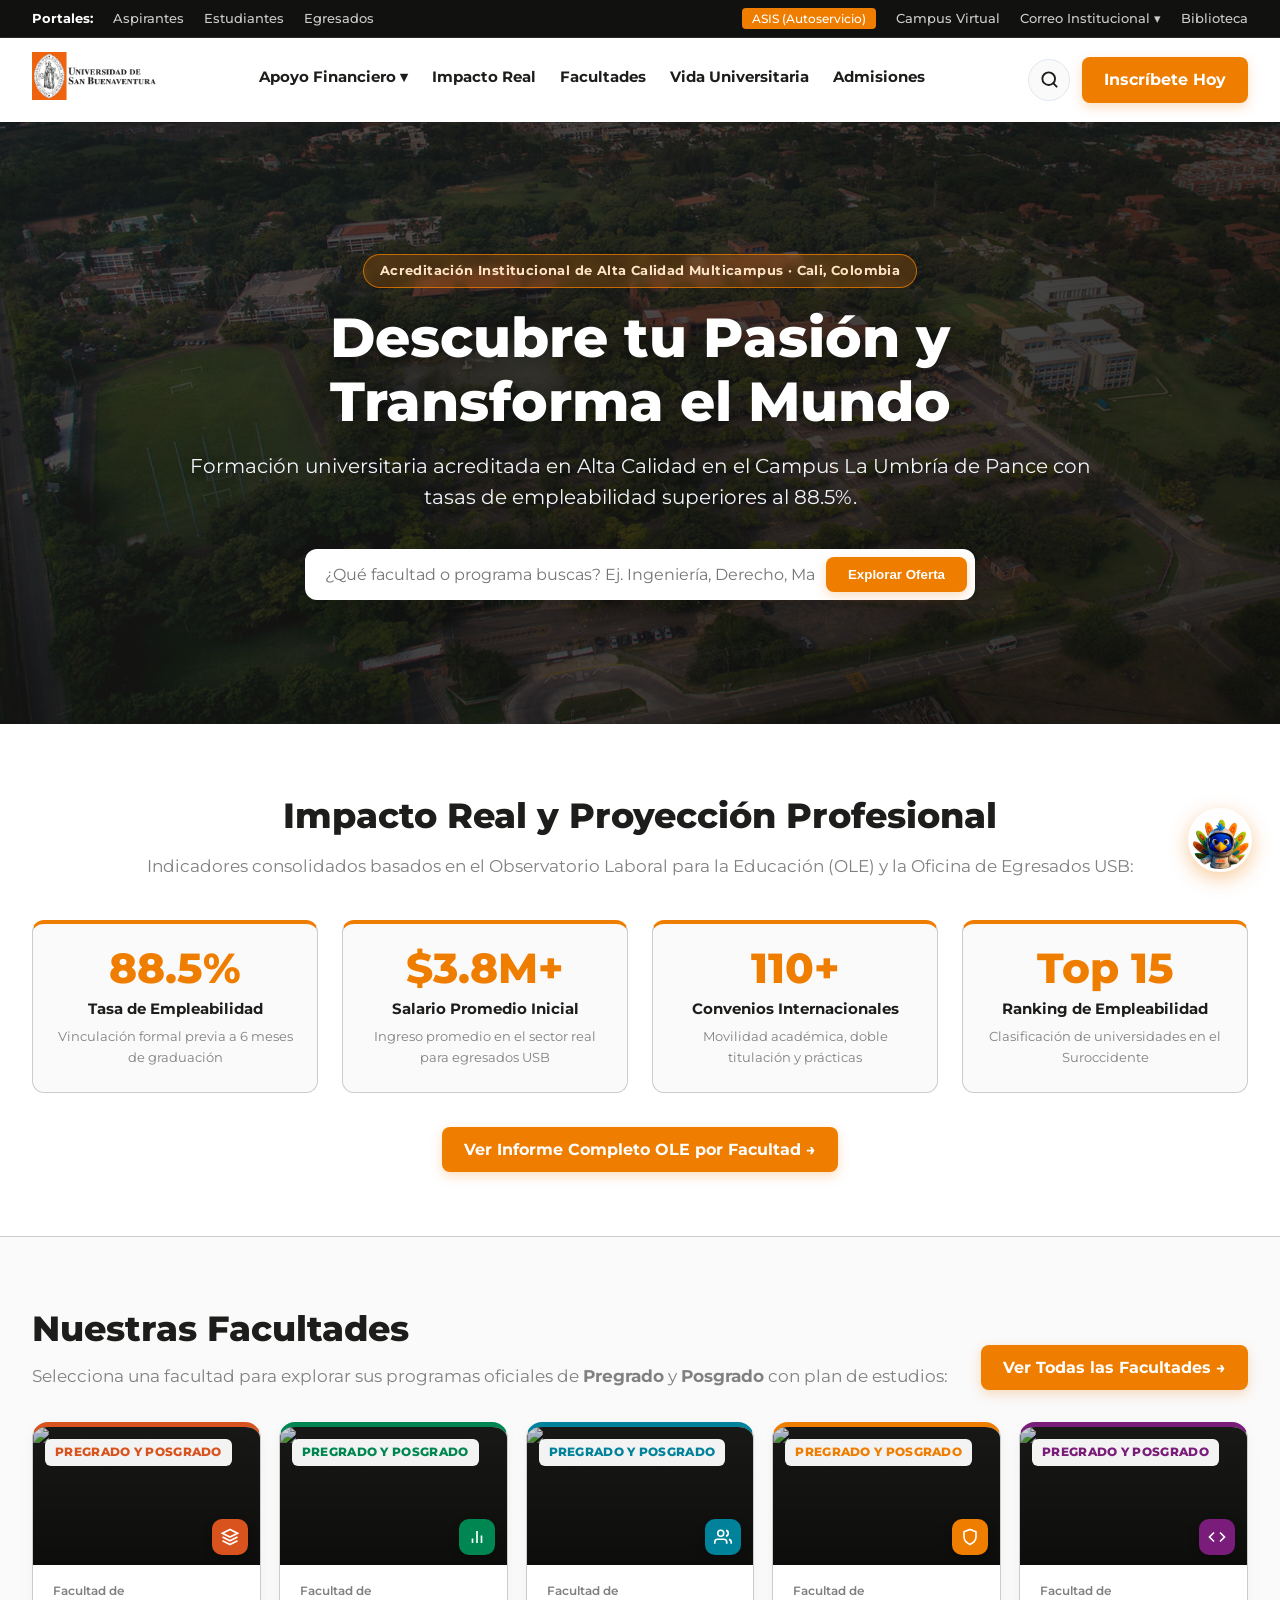
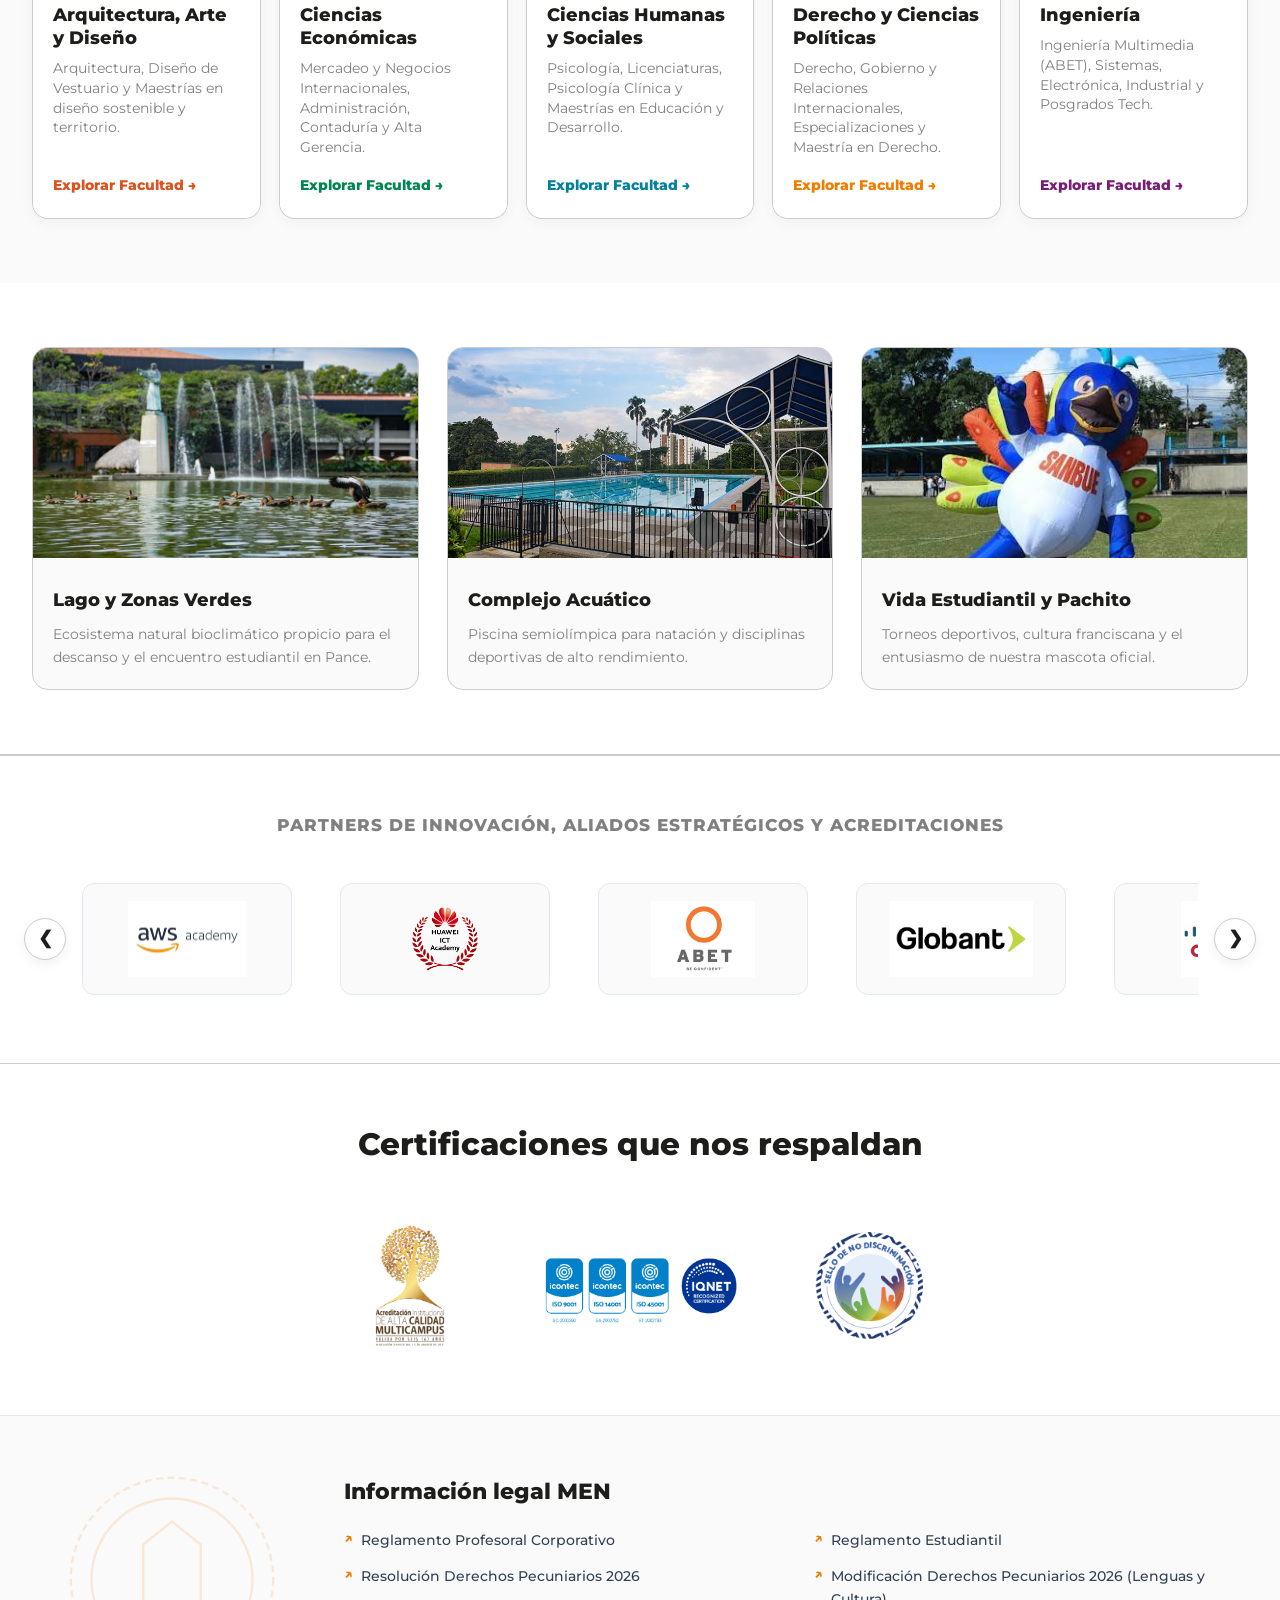
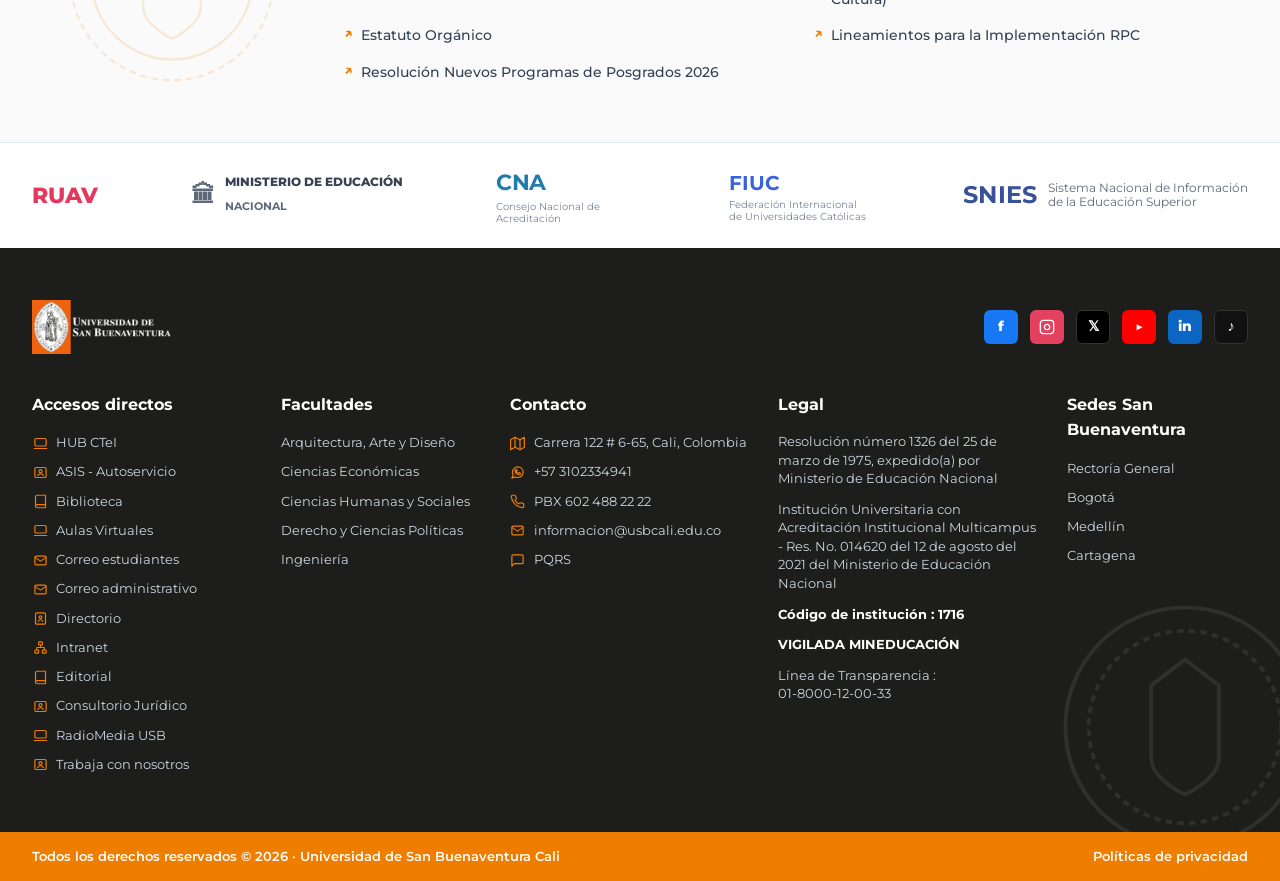
==== commit 7c83fcf1: "actualizaciones del momento" ====
--- a/index.html
+++ b/index.html
@@ -16,14 +16,14 @@
     <div class="top-bar-container">
       <ul class="top-bar-group">
         <li><strong style="color: #FFF;">Portales:</strong></li>
-        <li><a href="https://usbcali.edu.co/programas/?Sfacultad=all&Stipo_programa=pregrado&search=" target="_blank">Aspirantes</a></li>
-        <li><a href="https://usbcali.edu.co/estudiantes/" target="_blank">Estudiantes</a></li>
-        <li><a href="https://usbcali.edu.co/egresados/" target="_blank">Egresados</a></li>
+        <li><a href="https://usbcali.edu.co/programas/?Sfacultad=all&Stipo_programa=pregrado&search=" target="_blank" rel="noopener">Aspirantes</a></li>
+        <li><a href="https://usbcali.edu.co/estudiantes/" target="_blank" rel="noopener">Estudiantes</a></li>
+        <li><a href="https://usbcali.edu.co/egresados/" target="_blank" rel="noopener">Egresados</a></li>
       </ul>
 
       <ul class="top-bar-group">
-        <li><a href="https://campus.usbco.edu.co/psp/USCS90PR/?cmd=login&languageCd=ESP&" target="_blank" class="top-bar-badge">ASIS (Autoservicio)</a></li>
-        <li><a href="https://aulasvirtuales.usbcali.edu.co/" target="_blank">Campus Virtual</a></li>
+        <li><a href="https://campus.usbco.edu.co/psp/USCS90PR/?cmd=login&languageCd=ESP&" target="_blank" rel="noopener" class="top-bar-badge">ASIS (Autoservicio)</a></li>
+        <li><a href="https://aulasvirtuales.usbcali.edu.co/" target="_blank" rel="noopener">Campus Virtual</a></li>
         
         <!-- DROPDOWN CORREO INSTITUCIONAL -->
         <li class="top-bar-dropdown">
@@ -31,12 +31,12 @@
             Correo Institucional ▾
           </button>
           <ul class="top-bar-dropdown-menu">
-            <li><a href="https://login.microsoftonline.com/" target="_blank">Correo Administrativo</a></li>
-            <li><a href="https://mail.google.com/a/correo.usbcali.edu.co" target="_blank">Correo Estudiantes</a></li>
+            <li><a href="https://login.microsoftonline.com/" target="_blank" rel="noopener">Correo Administrativo</a></li>
+            <li><a href="https://mail.google.com/a/correo.usbcali.edu.co" target="_blank" rel="noopener">Correo Estudiantes</a></li>
           </ul>
         </li>
 
-        <li><a href="https://usbcali.edu.co/biblioteca/" target="_blank">Biblioteca</a></li>
+        <li><a href="https://usbcali.edu.co/biblioteca/" target="_blank" rel="noopener">Biblioteca</a></li>
       </ul>
     </div>
   </div>
@@ -55,21 +55,30 @@
               <li><a href="financiacion.html">Opciones de Financiación</a></li>
             </ul>
           </li>
-          <li><a href="#impacto">Impacto Real</a></li>
+          <li><a href="impacto-real.html">Impacto Real</a></li>
           <li><a href="facultades.html">Facultades</a></li>
           <li><a href="vida-universitaria.html">Vida Universitaria</a></li>
           <li><a href="admisiones.html">Admisiones</a></li>
         </ul>
       </nav>
-      <a href="admisiones.html" class="btn-primary">Inscríbete Hoy</a>
+      <div class="header-actions">
+        <button type="button" class="header-search-trigger" id="toggle-global-search" aria-label="Buscar en el portal" title="Buscador rápido">
+          <svg width="19" height="19" viewBox="0 0 24 24" fill="none" stroke="currentColor" stroke-width="2.4" stroke-linecap="round" stroke-linejoin="round">
+            <circle cx="11" cy="11" r="8"></circle>
+            <line x1="21" y1="21" x2="16.65" y2="16.65"></line>
+          </svg>
+        </button>
+        <a href="admisiones.html" class="btn-primary">Inscríbete Hoy</a>
+      </div>
     </div>
   </header>
 
-  <!-- HERO -->
+  <!-- HERO MÁS ALTO Y LLAMATIVO -->
   <section class="hero-main">
     <div class="hero-container">
+      <span class="hero-eyebrow">Acreditación Institucional de Alta Calidad Multicampus · Cali, Colombia</span>
       <h1>Descubre tu Pasión y Transforma el Mundo</h1>
-      <p>Formación universitaria acreditada en Alta Calidad en el Campus La Umbría de Pance con tasas de empleabilidad superiores al 88%.</p>
+      <p>Formación universitaria acreditada en Alta Calidad en el Campus La Umbría de Pance con tasas de empleabilidad superiores al 88.5%.</p>
 
       <form class="search-box" action="facultades.html" method="get">
         <input type="text" name="q" placeholder="¿Qué facultad o programa buscas? Ej. Ingeniería, Derecho, Maestría...">
@@ -78,7 +87,7 @@
     </div>
   </section>
 
-  <!-- IMPACTO REAL -->
+  <!-- IMPACTO REAL (RESUMEN + ACCESO A INFORME OLE COMPLETO) -->
   <section class="impact-section" id="impacto">
     <div class="impact-container">
       <h2 class="section-title">Impacto Real y Proyección Profesional</h2>
@@ -109,10 +118,14 @@
           <div class="impact-sub">Clasificación de universidades en el Suroccidente</div>
         </div>
       </div>
+
+      <div style="text-align: center; margin-top: 34px;">
+        <a href="impacto-real.html" class="btn-primary">Ver Informe Completo OLE por Facultad →</a>
+      </div>
     </div>
   </section>
 
-  <!-- FACULTADES (PREGRADO Y POSGRADO - TARJETAS BLANCAS) -->
+  <!-- FACULTADES CON FOTOS E ICONOGRAFÍA -->
   <main class="programs-section" id="facultades">
     <div style="display: flex; justify-content: space-between; align-items: flex-end; flex-wrap: wrap; gap: 16px; margin-bottom: 32px;">
       <div>
@@ -125,8 +138,12 @@
     <div class="faculties-showcase-grid">
       <!-- 1. Arquitectura, Arte y Diseño -->
       <a href="facultad.html?id=arquitectura" class="faculty-strip-card" style="--strip-color: #D9531E;">
-        <div class="faculty-strip-top">
+        <div class="faculty-strip-media">
+          <img src="https://images.unsplash.com/photo-1503387762-592deb58ef4e?auto=format&fit=crop&w=700&q=80" alt="Facultad de Arquitectura, Arte y Diseño" loading="lazy">
           <span class="faculty-level-pill">Pregrado y Posgrado</span>
+          <span class="faculty-icon-badge" aria-hidden="true">
+            <svg width="18" height="18" viewBox="0 0 24 24" fill="none" stroke="currentColor" stroke-width="2.2"><polygon points="12 2 2 7 12 12 22 7 12 2"></polygon><polyline points="2 17 12 22 22 17"></polyline><polyline points="2 12 12 17 22 12"></polyline></svg>
+          </span>
         </div>
         <div class="faculty-strip-body">
           <div>
@@ -140,8 +157,12 @@
 
       <!-- 2. Ciencias Económicas -->
       <a href="facultad.html?id=economicas" class="faculty-strip-card" style="--strip-color: #008751;">
-        <div class="faculty-strip-top">
+        <div class="faculty-strip-media">
+          <img src="https://images.unsplash.com/photo-1460925895917-afdab827c52f?auto=format&fit=crop&w=700&q=80" alt="Facultad de Ciencias Económicas" loading="lazy">
           <span class="faculty-level-pill">Pregrado y Posgrado</span>
+          <span class="faculty-icon-badge" aria-hidden="true">
+            <svg width="18" height="18" viewBox="0 0 24 24" fill="none" stroke="currentColor" stroke-width="2.2"><line x1="18" y1="20" x2="18" y2="10"></line><line x1="12" y1="20" x2="12" y2="4"></line><line x1="6" y1="20" x2="6" y2="14"></line></svg>
+          </span>
         </div>
         <div class="faculty-strip-body">
           <div>
@@ -155,8 +176,12 @@
 
       <!-- 3. Ciencias Humanas y Sociales -->
       <a href="facultad.html?id=humanas" class="faculty-strip-card" style="--strip-color: #00829B;">
-        <div class="faculty-strip-top">
+        <div class="faculty-strip-media">
+          <img src="https://images.unsplash.com/photo-1573496359142-b8d87734a5a2?auto=format&fit=crop&w=700&q=80" alt="Facultad de Ciencias Humanas y Sociales" loading="lazy">
           <span class="faculty-level-pill">Pregrado y Posgrado</span>
+          <span class="faculty-icon-badge" aria-hidden="true">
+            <svg width="18" height="18" viewBox="0 0 24 24" fill="none" stroke="currentColor" stroke-width="2.2"><path d="M17 21v-2a4 4 0 0 0-4-4H5a4 4 0 0 0-4 4v2"></path><circle cx="9" cy="7" r="4"></circle><path d="M23 21v-2a4 4 0 0 0-3-3.87"></path><path d="M16 3.13a4 4 0 0 1 0 7.75"></path></svg>
+          </span>
         </div>
         <div class="faculty-strip-body">
           <div>
@@ -170,8 +195,12 @@
 
       <!-- 4. Derecho y Ciencias Políticas -->
       <a href="facultad.html?id=derecho" class="faculty-strip-card" style="--strip-color: #EF7D00;">
-        <div class="faculty-strip-top">
+        <div class="faculty-strip-media">
+          <img src="https://images.unsplash.com/photo-1589829545856-d10d557cf95f?auto=format&fit=crop&w=700&q=80" alt="Facultad de Derecho y Ciencias Políticas" loading="lazy">
           <span class="faculty-level-pill">Pregrado y Posgrado</span>
+          <span class="faculty-icon-badge" aria-hidden="true">
+            <svg width="18" height="18" viewBox="0 0 24 24" fill="none" stroke="currentColor" stroke-width="2.2"><path d="M12 22s8-4 8-10V5l-8-3-8 3v7c0 6 8 10 8 10z"></path></svg>
+          </span>
         </div>
         <div class="faculty-strip-body">
           <div>
@@ -185,8 +214,12 @@
 
       <!-- 5. Ingeniería -->
       <a href="facultad.html?id=ingenieria" class="faculty-strip-card" style="--strip-color: #7A1C79;">
-        <div class="faculty-strip-top">
+        <div class="faculty-strip-media">
+          <img src="https://images.unsplash.com/photo-1550745165-9bc0b252726f?auto=format&fit=crop&w=700&q=80" alt="Facultad de Ingeniería" loading="lazy">
           <span class="faculty-level-pill">Pregrado y Posgrado</span>
+          <span class="faculty-icon-badge" aria-hidden="true">
+            <svg width="18" height="18" viewBox="0 0 24 24" fill="none" stroke="currentColor" stroke-width="2.2"><polyline points="16 18 22 12 16 6"></polyline><polyline points="8 6 2 12 8 18"></polyline></svg>
+          </span>
         </div>
         <div class="faculty-strip-body">
           <div>
@@ -253,9 +286,7 @@
     </div>
   </section>
 
-  <!-- =========================================================
-       CERTIFICACIONES QUE NOS RESPALDAN
-       ========================================================= -->
+  <!-- CERTIFICACIONES QUE NOS RESPALDAN -->
   <section class="certifications-section">
     <div class="certifications-container">
       <h2>Certificaciones que nos respaldan</h2>
@@ -273,9 +304,7 @@
     </div>
   </section>
 
-  <!-- =========================================================
-       INFORMACIÓN LEGAL MEN Y ENTIDADES ALIADAS
-       ========================================================= -->
+  <!-- INFORMACIÓN LEGAL MEN Y ENTIDADES ALIADAS -->
   <section class="legal-men-section">
     <div class="legal-men-container">
       <div class="legal-men-watermark" aria-hidden="true">
@@ -361,33 +390,147 @@
     <div class="pachito-avatar-box"></div>
   </div>
   
-  <!-- FOOTER -->
+<!-- FOOTER OFICIAL ESTILO PÁGINA PRINCIPAL USB CALI -->
   <footer>
+    <div class="footer-top-row">
+      <a href="index.html" class="footer-logo-left">
+        <img src="assets/img/logo-nav-white.png" alt="Universidad de San Buenaventura Cali">
+      </a>
+      <div class="footer-socials">
+        <a href="https://www.facebook.com/usbcali" target="_blank" rel="noopener" class="footer-social-btn" style="background:#1877F2;" aria-label="Facebook">f</a>
+        <a href="https://www.instagram.com/usbcali/" target="_blank" rel="noopener" class="footer-social-btn" style="background:#E4405F;" aria-label="Instagram">
+          <svg width="16" height="16" viewBox="0 0 24 24" fill="none" stroke="currentColor" stroke-width="2"><rect x="2" y="2" width="20" height="20" rx="5" ry="5"></rect><path d="M16 11.37A4 4 0 1 1 12.63 8 4 4 0 0 1 16 11.37z"></path><line x1="17.5" y1="6.5" x2="17.51" y2="6.5"></line></svg>
+        </a>
+        <a href="https://x.com/usbcali" target="_blank" rel="noopener" class="footer-social-btn" style="background:#000000; border:1px solid #333;" aria-label="X">𝕏</a>
+        <a href="https://www.youtube.com/user/usbcali" target="_blank" rel="noopener" class="footer-social-btn" style="background:#FF0000;" aria-label="YouTube">▶</a>
+        <a href="https://www.linkedin.com/school/universidad-de-san-buenaventura-cali/" target="_blank" rel="noopener" class="footer-social-btn" style="background:#0A66C2;" aria-label="LinkedIn">in</a>
+        <a href="https://www.tiktok.com/@usbcali" target="_blank" rel="noopener" class="footer-social-btn" style="background:#111111; border:1px solid #333;" aria-label="TikTok">♪</a>
+      </div>
+    </div>
+
     <div class="footer-container">
+      <!-- Columna 1: Accesos directos -->
       <div class="footer-col">
-        <h4>USB Cali</h4>
-        <p>Cra. 122 #6-65, Barrio Pance, Cali, Valle del Cauca.</p>
-        <p>Acreditación Institucional de Alta Calidad.</p>
-      </div>
+        <h4>Accesos directos</h4>
+        <a href="https://usbcali.edu.co/" target="_blank" rel="noopener">
+          <span class="footer-icon"><svg width="15" height="15" viewBox="0 0 24 24" fill="none" stroke="currentColor" stroke-width="1.9" stroke-linecap="round" stroke-linejoin="round"><rect x="3" y="4" width="18" height="12" rx="2"></rect><line x1="2" y1="20" x2="22" y2="20"></line></svg></span>
+          HUB CTeI
+        </a>
+        <a href="https://campus.usbco.edu.co/psp/USCS90PR/?cmd=login&languageCd=ESP&" target="_blank" rel="noopener">
+          <span class="footer-icon"><svg width="15" height="15" viewBox="0 0 24 24" fill="none" stroke="currentColor" stroke-width="1.9" stroke-linecap="round" stroke-linejoin="round"><rect x="3" y="4" width="18" height="16" rx="2"></rect><circle cx="12" cy="10" r="2.5"></circle><path d="M7.5 17c.8-2 2.5-3 4.5-3s3.7 1 4.5 3"></path></svg></span>
+          ASIS - Autoservicio
+        </a>
+        <a href="https://usbcali.edu.co/biblioteca/" target="_blank" rel="noopener">
+          <span class="footer-icon"><svg width="15" height="15" viewBox="0 0 24 24" fill="none" stroke="currentColor" stroke-width="1.9" stroke-linecap="round" stroke-linejoin="round"><path d="M4 19.5A2.5 2.5 0 0 1 6.5 17H20"></path><path d="M6.5 2H20v20H6.5A2.5 2.5 0 0 1 4 19.5v-15A2.5 2.5 0 0 1 6.5 2z"></path></svg></span>
+          Biblioteca
+        </a>
+        <a href="https://aulasvirtuales.usbcali.edu.co/" target="_blank" rel="noopener">
+          <span class="footer-icon"><svg width="15" height="15" viewBox="0 0 24 24" fill="none" stroke="currentColor" stroke-width="1.9" stroke-linecap="round" stroke-linejoin="round"><rect x="3" y="4" width="18" height="12" rx="2"></rect><line x1="2" y1="20" x2="22" y2="20"></line></svg></span>
+          Aulas Virtuales
+        </a>
+        <a href="https://mail.google.com/a/correo.usbcali.edu.co" target="_blank" rel="noopener">
+          <span class="footer-icon"><svg width="15" height="15" viewBox="0 0 24 24" fill="none" stroke="currentColor" stroke-width="1.9" stroke-linecap="round" stroke-linejoin="round"><rect x="3" y="5" width="18" height="14" rx="2"></rect><polyline points="3 7 12 13 21 7"></polyline></svg></span>
+          Correo estudiantes
+        </a>
+        <a href="https://login.microsoftonline.com/" target="_blank" rel="noopener">
+          <span class="footer-icon"><svg width="15" height="15" viewBox="0 0 24 24" fill="none" stroke="currentColor" stroke-width="1.9" stroke-linecap="round" stroke-linejoin="round"><rect x="3" y="5" width="18" height="14" rx="2"></rect><polyline points="3 7 12 13 21 7"></polyline></svg></span>
+          Correo administrativo
+        </a>
+        <a href="https://usbcali.edu.co/directorio/" target="_blank" rel="noopener">
+          <span class="footer-icon"><svg width="15" height="15" viewBox="0 0 24 24" fill="none" stroke="currentColor" stroke-width="1.9" stroke-linecap="round" stroke-linejoin="round"><rect x="4" y="3" width="16" height="18" rx="2"></rect><circle cx="12" cy="10" r="2.2"></circle><path d="M8.5 16.5c.7-1.6 2-2.5 3.5-2.5s2.8.9 3.5 2.5"></path></svg></span>
+          Directorio
+        </a>
+        <a href="https://usbcali.edu.co/intranet/" target="_blank" rel="noopener">
+          <span class="footer-icon"><svg width="15" height="15" viewBox="0 0 24 24" fill="none" stroke="currentColor" stroke-width="1.9" stroke-linecap="round" stroke-linejoin="round"><rect x="9" y="3" width="6" height="5" rx="1"></rect><rect x="3" y="16" width="6" height="5" rx="1"></rect><rect x="15" y="16" width="6" height="5" rx="1"></rect><path d="M12 8v4M6 16v-4h12v4"></path></svg></span>
+          Intranet
+        </a>
+        <a href="https://editorialbonaventuriana.usb.edu.co/" target="_blank" rel="noopener">
+          <span class="footer-icon"><svg width="15" height="15" viewBox="0 0 24 24" fill="none" stroke="currentColor" stroke-width="1.9" stroke-linecap="round" stroke-linejoin="round"><path d="M4 19.5A2.5 2.5 0 0 1 6.5 17H20"></path><path d="M6.5 2H20v20H6.5A2.5 2.5 0 0 1 4 19.5v-15A2.5 2.5 0 0 1 6.5 2z"></path></svg></span>
+          Editorial
+        </a>
+        <a href="https://usbcali.edu.co/consultorio-juridico/" target="_blank" rel="noopener">
+          <span class="footer-icon"><svg width="15" height="15" viewBox="0 0 24 24" fill="none" stroke="currentColor" stroke-width="1.9" stroke-linecap="round" stroke-linejoin="round"><rect x="3" y="4" width="18" height="16" rx="2"></rect><circle cx="12" cy="10" r="2.5"></circle><path d="M7.5 17c.8-2 2.5-3 4.5-3s3.7 1 4.5 3"></path></svg></span>
+          Consultorio Jurídico
+        </a>
+        <a href="https://usbcali.edu.co/" target="_blank" rel="noopener">
+          <span class="footer-icon"><svg width="15" height="15" viewBox="0 0 24 24" fill="none" stroke="currentColor" stroke-width="1.9" stroke-linecap="round" stroke-linejoin="round"><rect x="3" y="4" width="18" height="12" rx="2"></rect><line x1="2" y1="20" x2="22" y2="20"></line></svg></span>
+          RadioMedia USB
+        </a>
+        <a href="https://usbcali.edu.co/trabaja-con-nosotros/" target="_blank" rel="noopener">
+          <span class="footer-icon"><svg width="15" height="15" viewBox="0 0 24 24" fill="none" stroke="currentColor" stroke-width="1.9" stroke-linecap="round" stroke-linejoin="round"><rect x="3" y="4" width="18" height="16" rx="2"></rect><circle cx="12" cy="10" r="2.5"></circle><path d="M7.5 17c.8-2 2.5-3 4.5-3s3.7 1 4.5 3"></path></svg></span>
+          Trabaja con nosotros
+        </a>
+      </div>
+
+      <!-- Columna 2: Facultades -->
       <div class="footer-col">
-        <h4>Portales y Servicios</h4>
-        <a href="https://campus.usbco.edu.co/psp/USCS90PR/?cmd=login&languageCd=ESP&">Portal ASIS</a>
-        <a href="https://aulasvirtuales.usbcali.edu.co/">Campus Virtual</a>
-        <a href="https://usbcali.edu.co/biblioteca/">Biblioteca Digital</a>
-      </div>
-      <div class="footer-col">
-        <h4>Admisiones</h4>
-        <a href="admisiones.html">Simulador de Becas ICFES</a>
-        <a href="admisiones.html">Inscripciones Abiertas</a>
-        <a href="vida-universitaria.html">Visitas Guiadas</a>
-      </div>
+        <h4>Facultades</h4>
+        <a href="facultad.html?id=arquitectura">Arquitectura, Arte y Diseño</a>
+        <a href="facultad.html?id=economicas">Ciencias Económicas</a>
+        <a href="facultad.html?id=humanas">Ciencias Humanas y Sociales</a>
+        <a href="facultad.html?id=derecho">Derecho y Ciencias Políticas</a>
+        <a href="facultad.html?id=ingenieria">Ingeniería</a>
+      </div>
+
+      <!-- Columna 3: Contacto -->
       <div class="footer-col">
         <h4>Contacto</h4>
-        <p>PBX: +57 (602) 488 2222</p>
-        <p>Línea Gratuita Nacional: 01 8000 124 350</p>
-      </div>
-    </div>
-    <div class="copyright">© 2026 Universidad de San Buenaventura Cali. Todos los derechos reservados.</div>
+        <p>
+          <span class="footer-icon"><svg width="15" height="15" viewBox="0 0 24 24" fill="none" stroke="currentColor" stroke-width="1.9" stroke-linecap="round" stroke-linejoin="round"><polygon points="1 6 1 22 8 18 16 22 23 18 23 2 16 6 8 2 1 6"></polygon><line x1="8" y1="2" x2="8" y2="18"></line><line x1="16" y1="6" x2="16" y2="22"></line></svg></span>
+          Carrera 122 # 6-65, Cali, Colombia
+        </p>
+        <a href="https://wa.me/573102334941" target="_blank" rel="noopener">
+          <span class="footer-icon"><svg width="15" height="15" viewBox="0 0 24 24" fill="none" stroke="currentColor" stroke-width="1.9" stroke-linecap="round" stroke-linejoin="round"><path d="M21 11.5a8.38 8.38 0 0 1-.9 3.8 8.5 8.5 0 0 1-7.6 4.7 8.38 8.38 0 0 1-3.8-.9L3 21l1.9-5.7a8.38 8.38 0 0 1-.9-3.8 8.5 8.5 0 0 1 4.7-7.6 8.38 8.38 0 0 1 3.8-.9h.5a8.48 8.48 0 0 1 8 8v.5z"></path><path d="M9.5 9.5c.3 1.5 1.8 3.2 3.5 3.8l1.2-.9c.3-.2.7-.2 1 0l1.3.9c.3.2.4.7.2 1-.5.9-1.5 1.4-2.5 1.3-2.9-.3-5.7-3.1-6-6-.1-1 .4-2 1.3-2.5.3-.2.8-.1 1 .2l.9 1.3c.2.3.2.7 0 1l-.9 1.2z"></path></svg></span>
+          +57 3102334941
+        </a>
+        <p>
+          <span class="footer-icon"><svg width="15" height="15" viewBox="0 0 24 24" fill="none" stroke="currentColor" stroke-width="1.9" stroke-linecap="round" stroke-linejoin="round"><path d="M22 16.92v3a2 2 0 0 1-2.18 2 19.79 19.79 0 0 1-8.63-3.07 19.5 19.5 0 0 1-6-6 19.79 19.79 0 0 1-3.07-8.67A2 2 0 0 1 4.11 2h3a2 2 0 0 1 2 1.72c.13.96.36 1.9.7 2.81a2 2 0 0 1-.45 2.11L8.09 9.91a16 16 0 0 0 6 6l1.27-1.27a2 2 0 0 1 2.11-.45c.91.34 1.85.57 2.81.7A2 2 0 0 1 22 16.92z"></path></svg></span>
+          PBX 602 488 22 22
+        </p>
+        <a href="mailto:informacion@usbcali.edu.co">
+          <span class="footer-icon"><svg width="15" height="15" viewBox="0 0 24 24" fill="none" stroke="currentColor" stroke-width="1.9" stroke-linecap="round" stroke-linejoin="round"><rect x="3" y="5" width="18" height="14" rx="2"></rect><polyline points="3 7 12 13 21 7"></polyline></svg></span>
+          informacion@usbcali.edu.co
+        </a>
+        <a href="https://usbcali.edu.co/pqrs/" target="_blank" rel="noopener">
+          <span class="footer-icon"><svg width="15" height="15" viewBox="0 0 24 24" fill="none" stroke="currentColor" stroke-width="1.9" stroke-linecap="round" stroke-linejoin="round"><path d="M21 15a2 2 0 0 1-2 2H7l-4 4V5a2 2 0 0 1 2-2h14a2 2 0 0 1 2 2z"></path></svg></span>
+          PQRS
+        </a>
+      </div>
+
+      <!-- Columna 4: Legal -->
+      <div class="footer-col footer-legal-text">
+        <h4>Legal</h4>
+        <p>Resolución número 1326 del 25 de marzo de 1975, expedido(a) por Ministerio de Educación Nacional</p>
+        <p>Institución Universitaria con Acreditación Institucional Multicampus - Res. No. 014620 del 12 de agosto del 2021 del Ministerio de Educación Nacional</p>
+        <p><strong>Código de institución : 1716</strong></p>
+        <p><strong>VIGILADA MINEDUCACIÓN</strong></p>
+        <p>Línea de Transparencia :<br>01-8000-12-00-33</p>
+      </div>
+
+      <!-- Columna 5: Sedes San Buenaventura -->
+      <div class="footer-col">
+        <h4>Sedes San Buenaventura</h4>
+        <a href="https://www.usb.edu.co/" target="_blank" rel="noopener">Rectoría General</a>
+        <a href="https://www.usbbog.edu.co/" target="_blank" rel="noopener">Bogotá</a>
+        <a href="https://www.usbmed.edu.co/" target="_blank" rel="noopener">Medellín</a>
+        <a href="https://www.usbcartagena.edu.co/" target="_blank" rel="noopener">Cartagena</a>
+      </div>
+    </div>
+
+    <!-- Sello marca de agua derecha -->
+    <svg class="footer-seal-watermark" viewBox="0 0 200 200" fill="none" stroke="#FFFFFF" stroke-width="3" aria-hidden="true">
+      <circle cx="100" cy="100" r="92"></circle>
+      <circle cx="100" cy="100" r="74" stroke-dasharray="5 4"></circle>
+      <path d="M74 68 L100 48 L126 68 L126 124 C126 140 100 152 100 152 C100 152 74 140 74 124 Z"></path>
+    </svg>
+
+    <!-- Franja inferior naranja -->
+    <div class="footer-bottom-orange">
+      <div class="footer-bottom-inner">
+        <span>Todos los derechos reservados © 2026 · Universidad de San Buenaventura Cali</span>
+        <a href="https://usbcali.edu.co/politicas-de-privacidad/" target="_blank" rel="noopener">Políticas de privacidad</a>
+      </div>
+    </div>
   </footer>
 
   <script src="assets/js/main.js"></script>
--- a/assets/css/styles.css
+++ b/assets/css/styles.css
@@ -3,29 +3,27 @@
    Estilos CSS unificados con Manual de Identidad de Marca Oficial (2026)
    ========================================================================== */
 
-/* --- Importación de Tipografía Oficial USB Cali --- */
 @import url('https://fonts.googleapis.com/css2?family=Montserrat:ital,wght@0,300;0,400;0,500;0,600;0,700;0,800;1,400&display=swap');
 
 :root {
   /* --- PALETA PRIMARIA OFICIAL USB CALI --- */
-  --color-primary-orange: #EF7D00;  /* Naranja Institucional (C0 M60 Y100 K0) */
-  --color-primary-black: #1D1D1B;   /* Negro Institucional (C0 M0 Y0 K100) */
+  --color-primary-orange: #EF7D00;
+  --color-primary-black: #1D1D1B;
 
   /* --- PALETA SECUNDARIA Y NEUTROS OFICIALES --- */
-  --color-orange-dark: #EF610F;     /* Naranja Oscuro Secundario */
-  --color-yellow-warm: #F8AB15;     /* Amarillo Cálido Secundario */
-  --color-gray-dark: #333333;       /* Gris Oscuro Texto */
-  --color-gray-medium: #808080;     /* Gris Medio */
-  --color-gray-light: #CCCCCC;      /* Gris Claro / Bordes */
-  --color-bg-light: #FAFAFA;        /* Fondo General de Superficie */
-  --color-card-bg: #FFFFFF;         /* Blanco Puro */
-
-  /* Aliases para mantener compatibilidad con tu HTML */
-  --color-primary-blue: #1D1D1B;    /* Encabezados y barras oscuras */
-  --color-blue-dark: #111110;       /* Fondos extra oscuros / Top Bar */
-  --color-accent-orange: #EF7D00;   /* Botones y acentos primarios */
-  --color-text-dark: #1D1D1B;       /* Texto principal */
-  --color-text-muted: #808080;      /* Texto secundario */
+  --color-orange-dark: #EF610F;
+  --color-yellow-warm: #F8AB15;
+  --color-gray-dark: #333333;
+  --color-gray-medium: #808080;
+  --color-gray-light: #CCCCCC;
+  --color-bg-light: #FAFAFA;
+  --color-card-bg: #FFFFFF;
+
+  --color-primary-blue: #1D1D1B;
+  --color-blue-dark: #111110;
+  --color-accent-orange: #EF7D00;
+  --color-text-dark: #1D1D1B;
+  --color-text-muted: #808080;
 
   --max-width-desktop: 1440px;
 
@@ -50,7 +48,7 @@
 }
 
 html { 
-  overflow-x: hidden; 
+  overflow-x: clip; 
   width: 100%; 
   scroll-behavior: smooth;
 }
@@ -61,7 +59,7 @@
   color: var(--color-text-dark); 
   line-height: 1.6;
   width: 100%;
-  overflow-x: hidden;
+  overflow-x: clip;
   -webkit-font-smoothing: antialiased;
 }
 
@@ -270,11 +268,42 @@
   text-decoration: none; 
   font-weight: 700; 
   font-size: 0.92rem; 
-  transition: color 0.2s; 
+  padding-bottom: 4px;
+  border-bottom: 2px solid transparent;
+  transition: color 0.2s, border-color 0.2s; 
 }
 
 nav a:hover, nav a.active { 
   color: var(--color-accent-orange); 
+  border-bottom-color: var(--color-accent-orange);
+}
+
+.header-actions {
+  display: flex;
+  align-items: center;
+  gap: 12px;
+}
+
+.header-search-trigger {
+  width: 42px;
+  height: 42px;
+  border-radius: 50%;
+  border: 1.5px solid #E2E8F0;
+  background: #FAFAFA;
+  color: var(--color-primary-black);
+  display: inline-flex;
+  align-items: center;
+  justify-content: center;
+  cursor: pointer;
+  transition: all 0.2s ease;
+}
+
+.header-search-trigger:hover,
+.header-search-trigger.active {
+  background: var(--color-accent-orange);
+  color: #FFFFFF;
+  border-color: var(--color-accent-orange);
+  transform: translateY(-1px);
 }
 
 /* --- DROPDOWN EN NAVEGACIÓN PRINCIPAL (APOYO FINANCIERO) --- */
@@ -335,6 +364,7 @@
   font-size: 0.88rem;
   font-weight: 700;
   text-decoration: none;
+  border-bottom: none;
   transition: background-color 0.2s, color 0.2s, padding-left 0.2s;
 }
 
@@ -363,41 +393,157 @@
   background-color: var(--color-orange-dark); 
 }
 
-/* --- HEROES GENERALES --- */
+/* --- PANEL DE BÚSQUEDA GLOBAL RÁPIDA --- */
+.global-search-panel {
+  display: none;
+  background: #FFFFFF;
+  border-bottom: 3px solid var(--color-accent-orange);
+  box-shadow: 0 18px 40px rgba(0, 0, 0, 0.16);
+  padding: 20px 32px 24px;
+  position: relative;
+  z-index: 99;
+}
+
+.global-search-panel.open {
+  display: block;
+  animation: chatPopIn 0.2s ease-out;
+}
+
+.global-search-inner {
+  max-width: 920px;
+  margin: 0 auto;
+}
+
+.global-search-bar {
+  display: flex;
+  align-items: center;
+  gap: 12px;
+  background: #FAFAFA;
+  border: 2px solid var(--color-accent-orange);
+  border-radius: 12px;
+  padding: 10px 16px;
+}
+
+.global-search-bar input {
+  flex: 1;
+  border: none;
+  background: transparent;
+  outline: none;
+  font-family: inherit;
+  font-size: 1rem;
+  color: var(--color-text-dark);
+}
+
+.global-search-close {
+  background: transparent;
+  border: none;
+  font-size: 1.1rem;
+  font-weight: 800;
+  color: var(--color-text-muted);
+  cursor: pointer;
+}
+
+.global-search-results {
+  margin-top: 14px;
+  display: grid;
+  grid-template-columns: repeat(auto-fill, minmax(260px, 1fr));
+  gap: 12px;
+}
+
+.global-search-item {
+  background: #FAFAFA;
+  border: 1px solid #E2E8F0;
+  border-radius: 10px;
+  padding: 12px 14px;
+  text-decoration: none;
+  color: var(--color-text-dark);
+  transition: border-color 0.2s, transform 0.2s;
+}
+
+.global-search-item:hover {
+  border-color: var(--color-accent-orange);
+  transform: translateY(-2px);
+}
+
+.global-search-item small {
+  display: block;
+  font-size: 0.72rem;
+  font-weight: 800;
+  color: var(--color-accent-orange);
+  text-transform: uppercase;
+}
+
+.global-search-item strong {
+  display: block;
+  font-size: 0.92rem;
+  margin-top: 2px;
+}
+
+.global-search-empty {
+  grid-column: 1 / -1;
+  background: #FFF7ED;
+  border: 1px solid #FDBA74;
+  color: #9A3412;
+  padding: 14px 18px;
+  border-radius: 10px;
+  font-size: 0.9rem;
+  font-weight: 600;
+}
+
+/* --- HEROES GENERALES (BANNER MÁS ALTO Y LLAMATIVO) --- */
 .hero-main { 
-  background: linear-gradient(135deg, rgba(29, 29, 27, 0.88) 0%, rgba(17, 17, 16, 0.94) 100%), url('../img/USB DRON.jpg'); 
+  background: linear-gradient(135deg, rgba(29, 29, 27, 0.72) 0%, rgba(17, 17, 16, 0.84) 100%), url('../img/USB DRON.jpg'); 
   background-size: cover; 
   background-position: center; 
   color: #FFFFFF; 
-  padding: 88px 32px; 
+  padding: 132px 32px 124px; 
+  min-height: 550px;
+  display: flex;
+  align-items: center;
   text-align: center; 
   width: 100%;
 }
 
 .hero-event-bg { 
-  background: linear-gradient(135deg, rgba(239, 125, 0, 0.9) 0%, rgba(29, 29, 27, 0.95) 100%), url('../img/USB DRON.jpg'); 
+  background: linear-gradient(135deg, rgba(239, 125, 0, 0.86) 0%, rgba(29, 29, 27, 0.92) 100%), url('../img/USB DRON.jpg'); 
   background-size: cover; 
   background-position: center; 
 }
 
 .hero-container { 
-  max-width: 900px; 
+  max-width: 920px; 
   margin: 0 auto; 
   width: 100%; 
 }
 
+.hero-eyebrow {
+  display: inline-block;
+  background: rgba(239, 125, 0, 0.22);
+  border: 1px solid rgba(239, 125, 0, 0.75);
+  color: #FFE4C4;
+  font-size: 0.8rem;
+  font-weight: 700;
+  letter-spacing: 0.4px;
+  padding: 6px 16px;
+  border-radius: 50px;
+  margin-bottom: 18px;
+  backdrop-filter: blur(4px);
+}
+
 .hero-main h1 { 
-  font-size: 3.3rem; 
+  font-size: 3.45rem; 
   font-weight: 800; 
-  margin-bottom: 16px; 
+  margin-bottom: 18px; 
   line-height: 1.15; 
   word-wrap: break-word; 
+  text-shadow: 0 4px 18px rgba(0, 0, 0, 0.35);
 }
 
 .hero-main p { 
-  font-size: 1.2rem; 
-  color: #CCCCCC; 
-  margin-bottom: 32px; 
+  font-size: 1.22rem; 
+  color: #F1F5F9; 
+  margin-bottom: 36px; 
+  text-shadow: 0 2px 10px rgba(0, 0, 0, 0.35);
 }
 
 .search-box { 
@@ -406,9 +552,9 @@
   border-radius: 12px; 
   display: flex; 
   gap: 12px; 
-  max-width: 650px; 
+  max-width: 670px; 
   margin: 0 auto; 
-  box-shadow: 0 8px 30px rgba(0,0,0,0.15); 
+  box-shadow: 0 12px 34px rgba(0,0,0,0.24); 
   width: 100%;
 }
 
@@ -649,7 +795,6 @@
   text-decoration: none; 
 }
 
-/* Tarjetas SNIES y Acreditación lado a lado dentro de cada tarjeta de programa */
 .snies-accred-pair {
   display: grid;
   grid-template-columns: 1fr 1fr;
@@ -679,7 +824,7 @@
 }
 
 /* ==========================================================================
-   ESTILOS LANDING DE FACULTADES (TARJETAS BLANCAS ESTILO ORIGINAL)
+   ESTILOS LANDING DE FACULTADES CON FOTOGRAFÍA E ICONOGRAFÍA
    ========================================================================== */
 .faculties-showcase-grid {
   display: grid;
@@ -698,15 +843,67 @@
   display: flex;
   flex-direction: column;
   justify-content: space-between;
-  min-height: 270px;
-  box-shadow: 0 4px 15px rgba(0, 0, 0, 0.03);
-  transition: transform 0.2s ease, box-shadow 0.2s ease;
+  min-height: 350px;
+  box-shadow: 0 4px 15px rgba(0, 0, 0, 0.04);
+  transition: transform 0.22s ease, box-shadow 0.22s ease;
   position: relative;
 }
 
 .faculty-strip-card:hover {
-  transform: translateY(-4px);
-  box-shadow: 0 12px 25px rgba(0, 0, 0, 0.08);
+  transform: translateY(-5px);
+  box-shadow: 0 14px 28px rgba(0, 0, 0, 0.1);
+}
+
+.faculty-strip-media {
+  position: relative;
+  width: 100%;
+  height: 138px;
+  overflow: hidden;
+  background: #1D1D1B;
+}
+
+.faculty-strip-media img {
+  width: 100%;
+  height: 100%;
+  object-fit: cover;
+  transition: transform 0.35s ease;
+}
+
+.faculty-strip-card:hover .faculty-strip-media img {
+  transform: scale(1.06);
+}
+
+.faculty-strip-media::after {
+  content: '';
+  position: absolute;
+  inset: 0;
+  background: linear-gradient(180deg, rgba(0, 0, 0, 0.18) 0%, rgba(0, 0, 0, 0.55) 100%);
+}
+
+.faculty-strip-media .faculty-level-pill {
+  position: absolute;
+  top: 12px;
+  left: 12px;
+  z-index: 2;
+  background: rgba(255, 255, 255, 0.95);
+  color: var(--strip-color, var(--color-accent-orange));
+}
+
+.faculty-icon-badge {
+  position: absolute;
+  bottom: 10px;
+  right: 12px;
+  z-index: 2;
+  width: 36px;
+  height: 36px;
+  border-radius: 10px;
+  background: var(--strip-color, var(--color-accent-orange));
+  color: #FFFFFF;
+  display: flex;
+  align-items: center;
+  justify-content: center;
+  font-size: 1.05rem;
+  box-shadow: 0 4px 10px rgba(0, 0, 0, 0.25);
 }
 
 .faculty-strip-top {
@@ -1066,7 +1263,7 @@
   color: var(--color-text-muted); 
 }
 
-/* --- LAYOUT DE LANDINGS DE PROGRAMAS --- */
+/* --- LAYOUT DE LANDINGS DE PROGRAMAS Y ADMISIONES (STICKY SIDEBAR) --- */
 .main-layout { 
   max-width: var(--max-width-desktop); 
   margin: 0 auto 64px auto; 
@@ -1074,6 +1271,7 @@
   display: grid; 
   grid-template-columns: 1fr 380px; 
   gap: 48px; 
+  align-items: start;
   width: 100%; 
 }
 
@@ -1265,7 +1463,14 @@
   color: var(--color-text-muted); 
 }
 
-/* Tarjeta Lateral (Admisión) */
+.sidebar-column,
+aside {
+  position: sticky;
+  top: 96px;
+  align-self: start;
+  width: 100%;
+}
+
 .sidebar-card { 
   background: #FFFFFF; 
   border: 1px solid var(--color-gray-light); 
@@ -1275,7 +1480,8 @@
   margin-bottom: 24px; 
   border-top: 5px solid var(--color-accent-orange); 
   position: sticky; 
-  top: 90px; 
+  top: 96px; 
+  align-self: start;
   width: 100%; 
 }
 
@@ -1286,7 +1492,7 @@
   margin-bottom: 12px; 
 }
 
-/* --- CARRUSEL DE PARTNERS (LOGOS MÁS GRANDES) --- */
+/* --- CARRUSEL DE PARTNERS --- */
 .partners-section { 
   text-align: center; 
   padding: 56px 24px; 
@@ -1385,7 +1591,7 @@
 }
 
 /* ==========================================================================
-   CERTIFICACIONES QUE NOS RESPALDAN (PNG OFICIALES)
+   CERTIFICACIONES QUE NOS RESPALDAN
    ========================================================================== */
 .certifications-section {
   background: #FFFFFF;
@@ -1646,7 +1852,6 @@
   transform: scale(1.08); 
 }
 
-/* Ventana Flotante del Chatbot */
 .pachito-chat-window {
   position: fixed;
   bottom: 106px;
@@ -1825,7 +2030,6 @@
   border-color: var(--color-accent-orange);
 }
 
-/* Barra con botón "No se resolvió el problema" */
 .pachito-escalate-bar {
   background: #FFFBEB;
   border-top: 1px solid #FDE68A;
@@ -1916,55 +2120,174 @@
   background: var(--color-orange-dark);
 }
 
-/* --- FOOTER INSTITUCIONAL --- */
+/* ==========================================================================
+   FOOTER INSTITUCIONAL OFICIAL USB CALI (ESTILO PÁGINA PRINCIPAL)
+   ========================================================================== */
 footer { 
   background-color: var(--color-primary-black); 
-  color: #CCCCCC; 
-  padding: 56px 32px 28px 32px; 
+  color: #E2E8F0; 
+  padding: 52px 0 0 0; 
   margin-top: 0; 
   width: 100%; 
-  border-top: 4px solid var(--color-accent-orange);
+  position: relative;
+  overflow: hidden;
+  text-align: left;
+}
+
+.footer-top-row {
+  max-width: var(--max-width-desktop);
+  margin: 0 auto 38px auto;
+  padding: 0 32px;
+  display: flex;
+  justify-content: space-between;
+  align-items: center;
+  flex-wrap: wrap;
+  gap: 20px;
+}
+
+.footer-logo-left {
+  display: inline-flex;
+  align-items: center;
+  text-decoration: none;
+}
+
+.footer-logo-left img {
+  height: 54px;
+  width: auto;
+  filter: none;
+}
+
+.footer-socials {
+  display: flex;
+  align-items: center;
+  gap: 12px;
+}
+
+.footer-social-btn {
+  width: 34px;
+  height: 34px;
+  border-radius: 6px;
+  display: inline-flex;
+  align-items: center;
+  justify-content: center;
+  color: #FFFFFF;
+  text-decoration: none;
+  font-size: 0.9rem;
+  font-weight: 800;
+  transition: transform 0.2s ease, opacity 0.2s ease;
+}
+
+.footer-social-btn:hover {
+  transform: translateY(-2px);
+  opacity: 0.9;
 }
 
 .footer-container { 
   max-width: var(--max-width-desktop); 
   margin: 0 auto; 
+  padding: 0 32px 48px 32px;
   display: grid; 
-  grid-template-columns: repeat(4, 1fr); 
-  gap: 32px; 
-  padding-bottom: 32px; 
-  border-bottom: 1px solid rgba(255,255,255,0.1); 
-  width: 100%; 
+  grid-template-columns: 1.1fr 1fr 1.2fr 1.3fr 0.9fr; 
+  gap: 28px; 
+  width: 100%; 
+  text-align: left;
+  position: relative;
+  z-index: 2;
 }
 
 .footer-col h4 { 
-  color: var(--color-accent-orange); 
-  font-size: 1.1rem; 
-  font-weight: 800; 
+  color: #FFFFFF; 
+  font-size: 1rem; 
+  font-weight: 700; 
   margin-bottom: 16px; 
 }
 
 .footer-col p, .footer-col a { 
-  color: #CCCCCC; 
-  font-size: 0.9rem; 
+  color: #CBD5E1; 
+  font-size: 0.83rem; 
   text-decoration: none; 
-  display: block; 
-  margin-bottom: 8px; 
+  display: flex; 
+  align-items: flex-start;
+  gap: 8px;
+  margin-bottom: 10px; 
+  line-height: 1.45;
+  transition: color 0.2s ease;
 }
 
 .footer-col a:hover {
+  color: var(--color-accent-orange);
+}
+
+.footer-icon {
+  color: var(--color-accent-orange);
+  display: inline-flex;
+  align-items: center;
+  justify-content: center;
+  width: 16px;
+  height: 16px;
+  flex-shrink: 0;
+  margin-top: 2px;
+}
+
+.footer-icon svg {
+  display: block;
+}
+
+.footer-legal-text p {
+  display: block;
+  font-size: 0.8rem;
+  color: #CBD5E1;
+  margin-bottom: 12px;
+  line-height: 1.45;
+}
+
+.footer-legal-text strong {
   color: #FFFFFF;
 }
 
-.copyright { 
-  text-align: center; 
-  font-size: 0.88rem; 
-  padding-top: 20px; 
-  color: var(--color-gray-medium);
+.footer-seal-watermark {
+  position: absolute;
+  right: -35px;
+  bottom: 24px;
+  width: 260px;
+  height: 260px;
+  opacity: 0.08;
+  pointer-events: none;
+  z-index: 1;
+}
+
+.footer-bottom-orange {
+  background-color: var(--color-accent-orange);
+  color: #FFFFFF;
+  padding: 14px 32px;
+  font-size: 0.82rem;
+  font-weight: 600;
+  position: relative;
+  z-index: 2;
+}
+
+.footer-bottom-inner {
+  max-width: var(--max-width-desktop);
+  margin: 0 auto;
+  display: flex;
+  justify-content: space-between;
+  align-items: center;
+  flex-wrap: wrap;
+  gap: 12px;
+}
+
+.footer-bottom-inner a {
+  color: #FFFFFF;
+  text-decoration: none;
+  font-weight: 600;
+}
+
+.footer-bottom-inner a:hover {
+  text-decoration: underline;
 }
 
 /* ==========================================================================
-   REGLAS RESPONSIVE PARA DISPOSITIVOS (TABLETS Y MÓVILES)
+   REGLAS RESPONSIVE
    ========================================================================== */
 @media (max-width: 1100px) {
   .faculties-showcase-grid {
@@ -1973,11 +2296,14 @@
   .meta-grid-5 {
     grid-template-columns: repeat(2, 1fr);
   }
+  .footer-container {
+    grid-template-columns: repeat(3, 1fr);
+  }
 }
 
 @media (max-width: 1024px) {
   .main-layout { grid-template-columns: 1fr; gap: 32px; }
-  .sidebar-card { position: static; }
+  .sidebar-card, .sidebar-column, aside { position: static; }
   .programs-grid, .impact-grid, .feature-grid, .campus-container, .events-grid { grid-template-columns: repeat(2, 1fr); }
   .footer-container { grid-template-columns: repeat(2, 1fr); }
 }
@@ -1988,25 +2314,24 @@
     padding-right: 16px !important;
   }
 
-  /* Top Bar */
   .top-bar { padding: 10px 16px; }
   .top-bar-container { flex-direction: column; gap: 10px; align-items: flex-start; }
   .top-bar-group { flex-wrap: wrap; gap: 10px; }
   .top-bar-dropdown-menu { left: 0; right: auto; }
 
-  /* Header */
   .header-container { flex-direction: column; padding: 14px 16px; gap: 12px; }
   nav ul { gap: 12px; flex-wrap: wrap; justify-content: center; }
   .logo-img { height: 38px; }
   .nav-dropdown-menu { left: 50%; transform: translateX(-50%); }
-
-  /* Tipografías Móviles */
+  .header-actions { width: 100%; justify-content: center; }
+  .global-search-panel { padding: 16px; }
+
   .section-title { font-size: 1.5rem; }
   .program-hero-landing h1 { font-size: 1.7rem; }
-  .hero-main h1 { font-size: 1.7rem; }
+  .hero-main { padding: 80px 16px; min-height: 420px; }
+  .hero-main h1 { font-size: 1.85rem; }
   .content-column h2 { font-size: 1.3rem; }
 
-  /* Adaptación de Grillas a 1 Sola Columna */
   .meta-grid,
   .meta-grid-5,
   .metrics-card-grid, 
@@ -2025,40 +2350,23 @@
     min-width: unset;
   }
 
-  /* Certificaciones y Legal MEN */
-  .certifications-logos {
-    gap: 28px;
-  }
-  .cert-logo-item img {
-    height: 125px;
-  }
-  .cert-logo-item.cert-logo-wide img {
-    height: 105px;
-  }
-  .legal-men-container {
-    grid-template-columns: 1fr;
-    padding: 32px 16px;
-  }
-  .legal-men-watermark {
-    display: none;
-  }
-  .legal-men-links {
-    grid-template-columns: 1fr;
-  }
-  .entities-container {
-    justify-content: center;
-  }
-
-  /* Testimonio */
+  .certifications-logos { gap: 28px; }
+  .cert-logo-item img { height: 125px; }
+  .cert-logo-item.cert-logo-wide img { height: 105px; }
+  .legal-men-container { grid-template-columns: 1fr; padding: 32px 16px; }
+  .legal-men-watermark { display: none; }
+  .legal-men-links { grid-template-columns: 1fr; }
+  .entities-container { justify-content: center; }
+
   .testimonial-card { grid-template-columns: 1fr; text-align: center; padding: 20px; }
   .testimonial-avatar { margin: 0 auto; }
 
-  /* Footer y Partners */
+  .footer-top-row, .footer-container { padding-left: 16px; padding-right: 16px; }
   .footer-container { grid-template-columns: 1fr; gap: 24px; }
+  .footer-bottom-orange { padding: 14px 16px; }
   .partner-slide { min-width: 165px; height: 92px; }
   .partner-img-item { max-height: 58px; }
 
-  /* Pachito en móvil */
   .pachito-widget { bottom: 16px; right: 16px; }
   .pachito-avatar-box { width: 52px; height: 52px; }
   .pachito-chat-window { right: 16px; bottom: 80px; width: calc(100vw - 32px); }
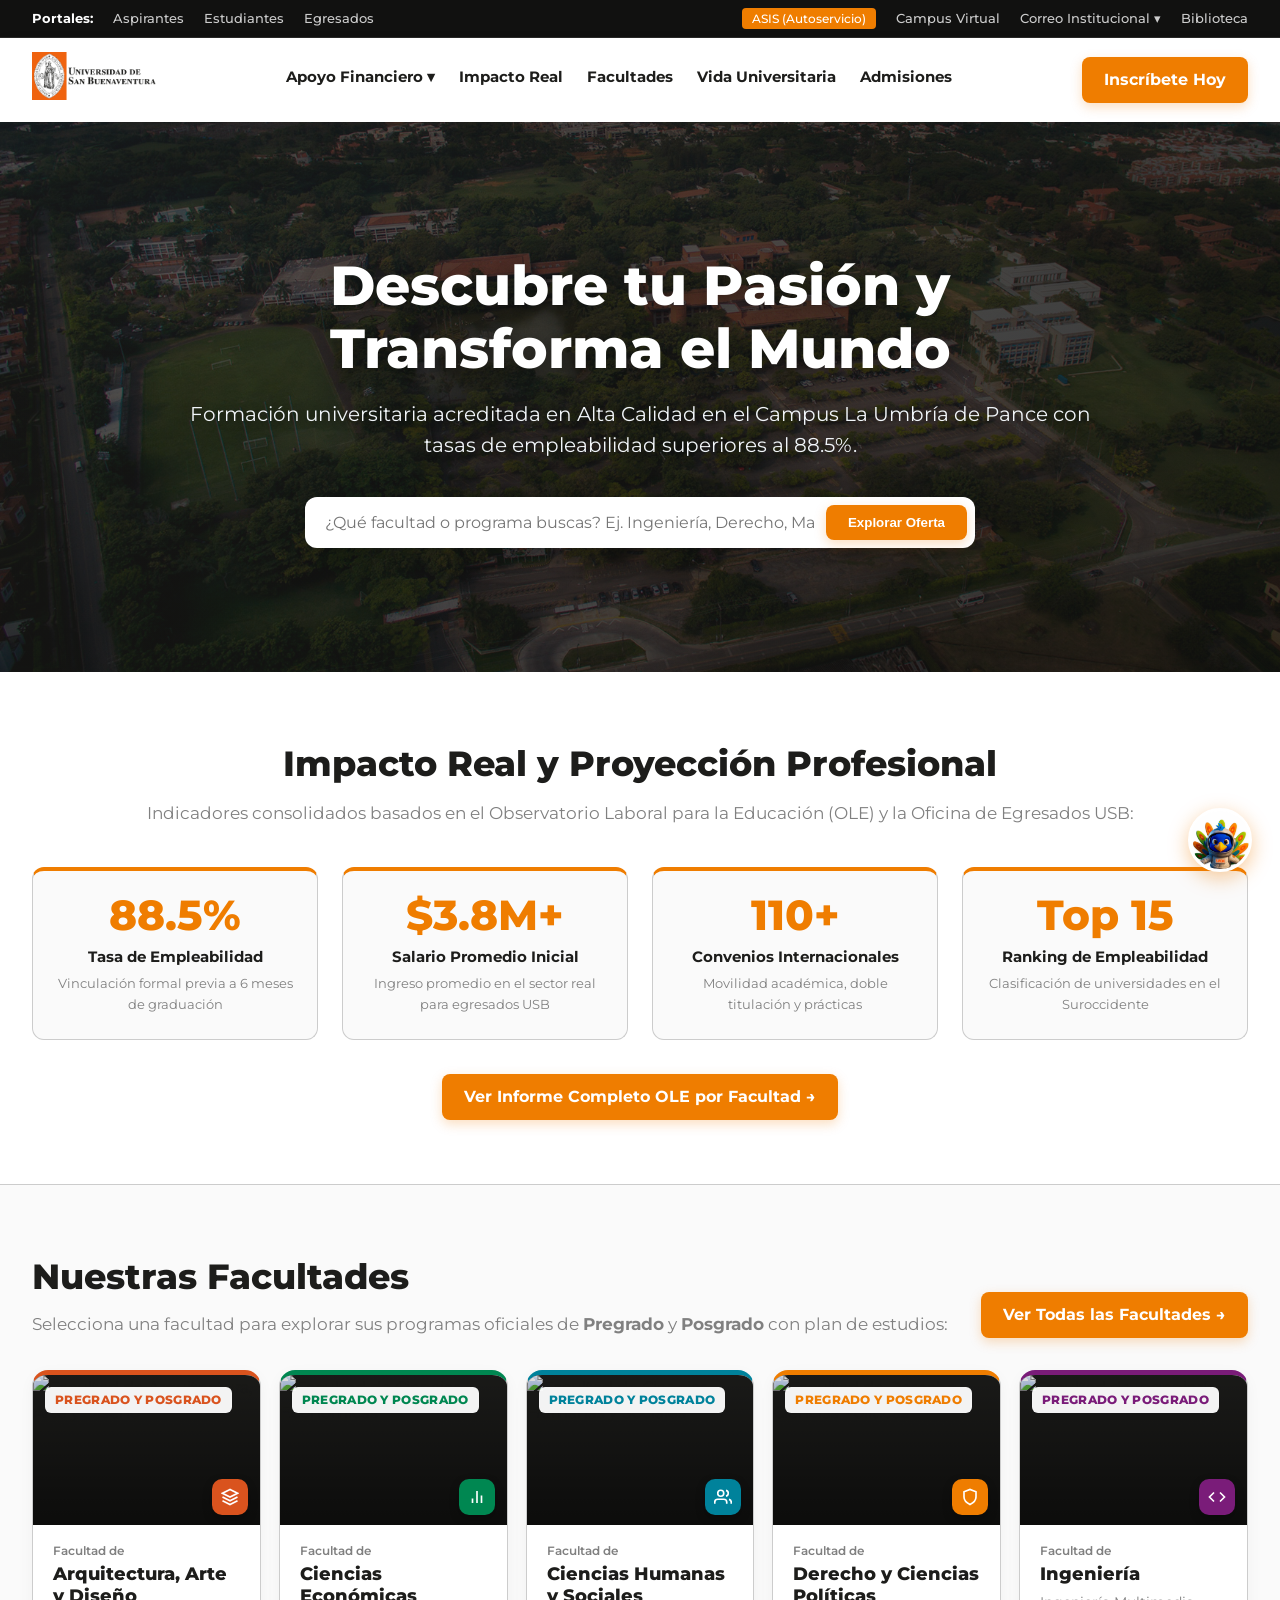
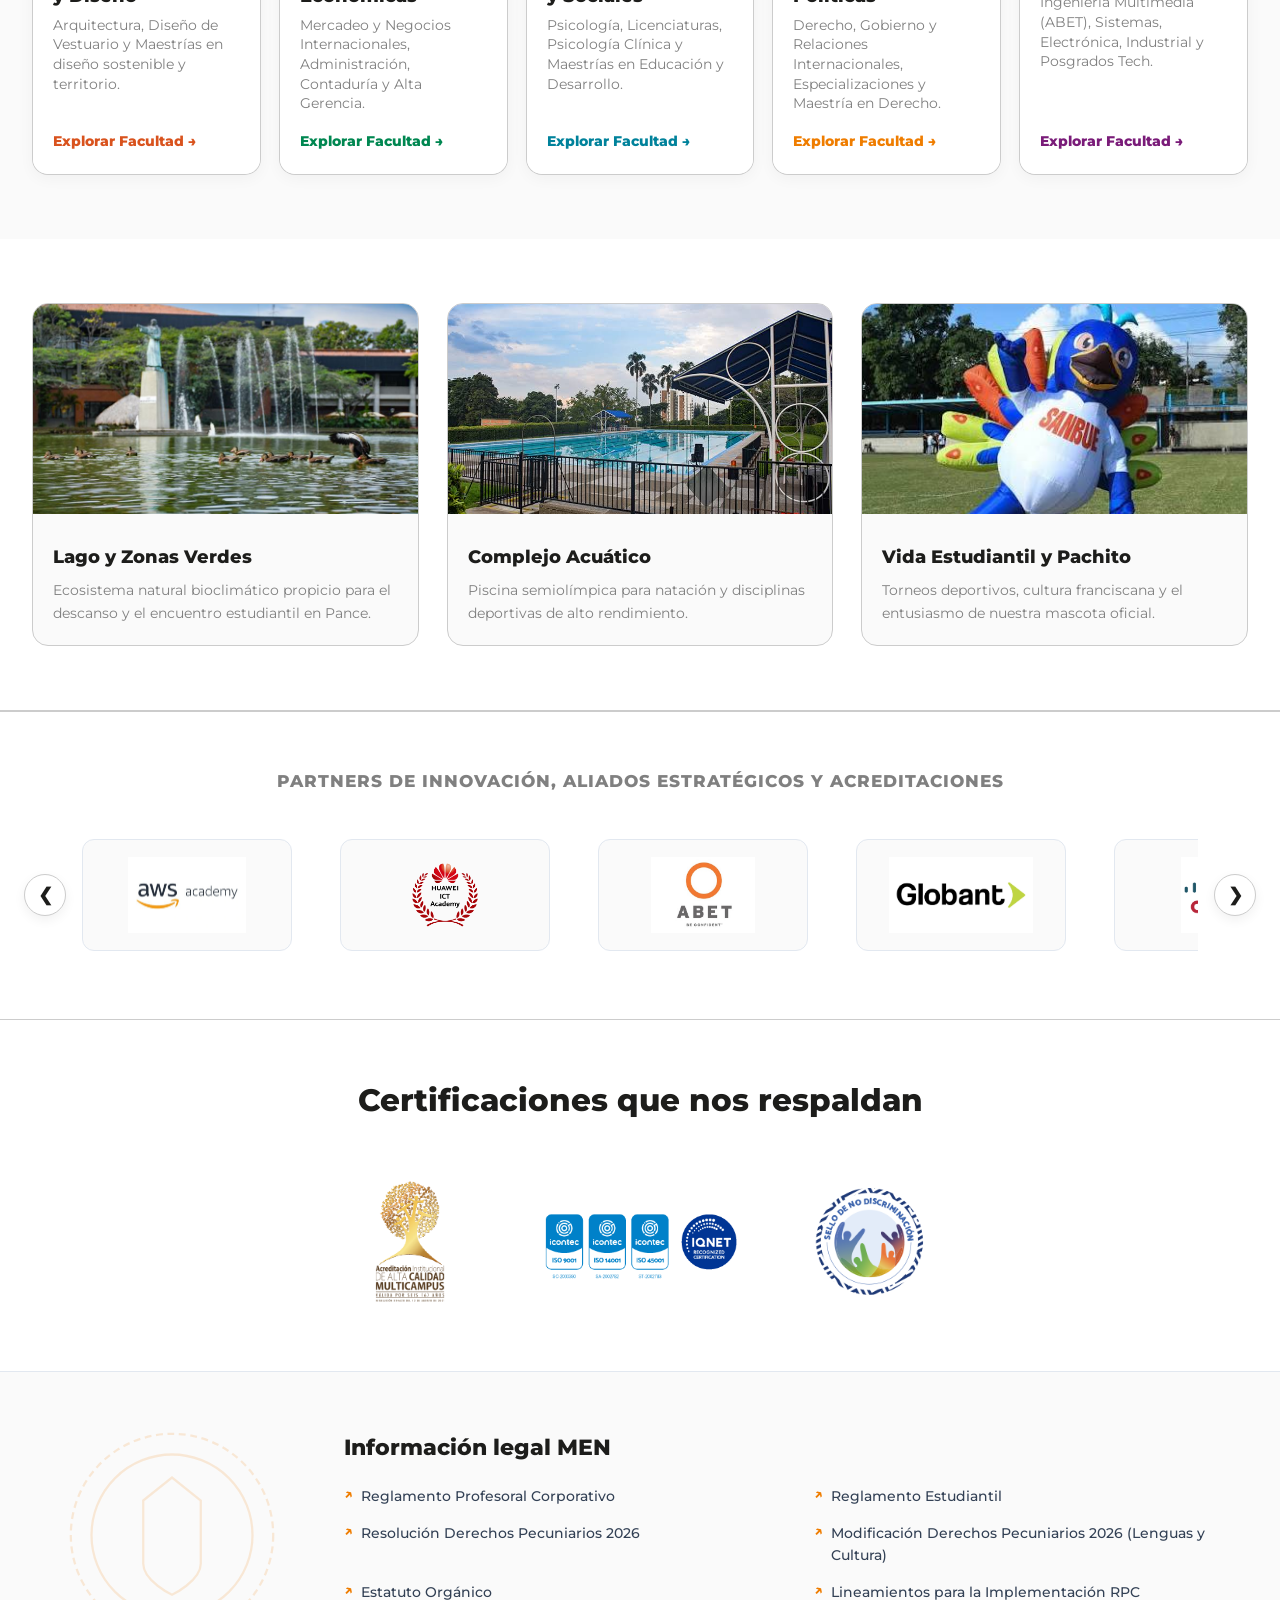
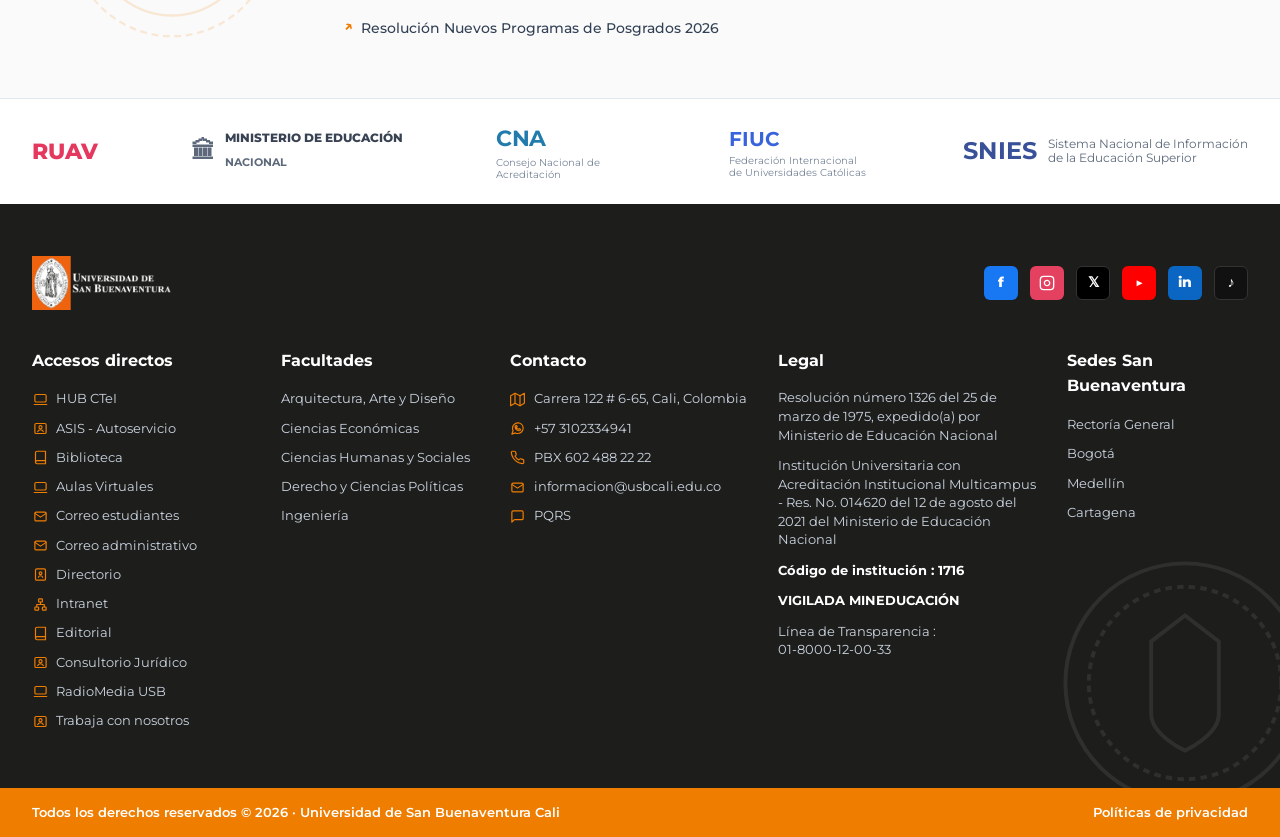
==== commit 99c40055: "Actualiza vistas de facultades, programas, decanaturas y buscador" ====
--- a/index.html
+++ b/index.html
@@ -76,7 +76,6 @@
   <!-- HERO MÁS ALTO Y LLAMATIVO -->
   <section class="hero-main">
     <div class="hero-container">
-      <span class="hero-eyebrow">Acreditación Institucional de Alta Calidad Multicampus · Cali, Colombia</span>
       <h1>Descubre tu Pasión y Transforma el Mundo</h1>
       <p>Formación universitaria acreditada en Alta Calidad en el Campus La Umbría de Pance con tasas de empleabilidad superiores al 88.5%.</p>
 
--- a/assets/css/styles.css
+++ b/assets/css/styles.css
@@ -41,22 +41,22 @@
 /* ==========================================================================
    RESET Y REGLAS GENERALES
    ========================================================================== */
-* { 
-  box-sizing: border-box; 
-  margin: 0; 
-  padding: 0; 
-}
-
-html { 
-  overflow-x: clip; 
-  width: 100%; 
+*, *::before, *::after {
+  box-sizing: border-box;
+  margin: 0;
+  padding: 0;
+}
+
+html {
+  overflow-x: clip;
+  width: 100%;
   scroll-behavior: smooth;
 }
 
-body { 
-  font-family: 'Montserrat', -apple-system, BlinkMacSystemFont, sans-serif; 
-  background-color: var(--color-bg-light); 
-  color: var(--color-text-dark); 
+body {
+  font-family: 'Montserrat', -apple-system, BlinkMacSystemFont, sans-serif;
+  background-color: var(--color-bg-light);
+  color: var(--color-text-dark);
   line-height: 1.6;
   width: 100%;
   overflow-x: clip;
@@ -64,49 +64,49 @@
 }
 
 /* --- TOP BAR --- */
-.top-bar { 
-  background-color: var(--color-blue-dark); 
-  color: #CCCCCC; 
-  font-size: 0.82rem; 
-  padding: 8px 32px; 
-  border-bottom: 1px solid rgba(255, 255, 255, 0.1); 
-  width: 100%;
-}
-
-.top-bar-container { 
-  max-width: var(--max-width-desktop); 
-  margin: 0 auto; 
-  display: flex; 
-  justify-content: space-between; 
-  align-items: center; 
-  width: 100%;
-}
-
-.top-bar-group { 
-  display: flex; 
-  gap: 20px; 
-  list-style: none; 
-  align-items: center; 
-}
-
-.top-bar a { 
-  color: #CCCCCC; 
-  text-decoration: none; 
-  font-weight: 500; 
-  transition: color 0.2s; 
-}
-
-.top-bar a:hover { 
-  color: var(--color-accent-orange); 
-}
-
-.top-bar-badge { 
-  background-color: var(--color-accent-orange); 
-  color: #FFFFFF !important; 
-  padding: 3px 10px; 
-  border-radius: 4px; 
-  font-weight: 700; 
-  font-size: 0.78rem; 
+.top-bar {
+  background-color: var(--color-blue-dark);
+  color: #CCCCCC;
+  font-size: 0.82rem;
+  padding: 8px 32px;
+  border-bottom: 1px solid rgba(255, 255, 255, 0.1);
+  width: 100%;
+}
+
+.top-bar-container {
+  max-width: var(--max-width-desktop);
+  margin: 0 auto;
+  display: flex;
+  justify-content: space-between;
+  align-items: center;
+  width: 100%;
+}
+
+.top-bar-group {
+  display: flex;
+  gap: 20px;
+  list-style: none;
+  align-items: center;
+}
+
+.top-bar a {
+  color: #CCCCCC;
+  text-decoration: none;
+  font-weight: 500;
+  transition: color 0.2s;
+}
+
+.top-bar a:hover {
+  color: var(--color-accent-orange);
+}
+
+.top-bar-badge {
+  background-color: var(--color-accent-orange);
+  color: #FFFFFF !important;
+  padding: 3px 10px;
+  border-radius: 4px;
+  font-weight: 700;
+  font-size: 0.78rem;
 }
 
 /* --- DROPDOWN CORREO INSTITUCIONAL (TOP BAR) --- */
@@ -185,96 +185,96 @@
 }
 
 /* --- BANNER DE EVENTO --- */
-.promo-banner { 
-  background: linear-gradient(90deg, var(--color-orange-dark) 0%, var(--color-accent-orange) 100%); 
-  color: #FFFFFF; 
-  padding: 12px 32px; 
-  font-size: 0.9rem; 
-  font-weight: 700; 
-  box-shadow: 0 2px 10px rgba(0,0,0,0.1); 
-  width: 100%;
-}
-
-.promo-container { 
-  max-width: var(--max-width-desktop); 
-  margin: 0 auto; 
-  display: flex; 
-  justify-content: space-between; 
-  align-items: center; 
-  gap: 16px; 
-  width: 100%;
-}
-
-.promo-tag { 
-  background: #FFFFFF; 
-  color: var(--color-orange-dark); 
-  padding: 3px 10px; 
-  border-radius: 4px; 
-  font-size: 0.78rem; 
-  text-transform: uppercase; 
-  margin-right: 8px; 
-  font-weight: 800; 
-}
-
-.btn-promo { 
-  background: var(--color-primary-black); 
-  color: #FFFFFF; 
-  padding: 8px 18px; 
-  border-radius: 6px; 
-  text-decoration: none; 
-  font-size: 0.85rem; 
-  font-weight: 800; 
-  white-space: nowrap; 
-  transition: background 0.2s; 
-}
-
-.btn-promo:hover { 
-  background: #000000; 
+.promo-banner {
+  background: linear-gradient(90deg, var(--color-orange-dark) 0%, var(--color-accent-orange) 100%);
+  color: #FFFFFF;
+  padding: 12px 32px;
+  font-size: 0.9rem;
+  font-weight: 700;
+  box-shadow: 0 2px 10px rgba(0,0,0,0.1);
+  width: 100%;
+}
+
+.promo-container {
+  max-width: var(--max-width-desktop);
+  margin: 0 auto;
+  display: flex;
+  justify-content: space-between;
+  align-items: center;
+  gap: 16px;
+  width: 100%;
+}
+
+.promo-tag {
+  background: #FFFFFF;
+  color: var(--color-orange-dark);
+  padding: 3px 10px;
+  border-radius: 4px;
+  font-size: 0.78rem;
+  text-transform: uppercase;
+  margin-right: 8px;
+  font-weight: 800;
+}
+
+.btn-promo {
+  background: var(--color-primary-black);
+  color: #FFFFFF;
+  padding: 8px 18px;
+  border-radius: 6px;
+  text-decoration: none;
+  font-size: 0.85rem;
+  font-weight: 800;
+  white-space: nowrap;
+  transition: background 0.2s;
+}
+
+.btn-promo:hover {
+  background: #000000;
 }
 
 /* --- HEADER PRINCIPAL --- */
-header { 
-  background-color: #FFFFFF; 
-  box-shadow: 0 4px 15px rgba(0,0,0,0.05); 
-  position: sticky; 
-  top: 0; 
-  z-index: 100; 
-  width: 100%;
-}
-
-.header-container { 
-  max-width: var(--max-width-desktop); 
-  margin: 0 auto; 
-  padding: 14px 32px; 
-  display: flex; 
-  justify-content: space-between; 
-  align-items: center; 
-  width: 100%;
-}
-
-.logo-img { 
-  height: 48px; 
-  width: auto; 
-}
-
-nav ul { 
-  display: flex; 
-  list-style: none; 
-  gap: 24px; 
-}
-
-nav a { 
-  color: var(--color-text-dark); 
-  text-decoration: none; 
-  font-weight: 700; 
-  font-size: 0.92rem; 
+header {
+  background-color: #FFFFFF;
+  box-shadow: 0 4px 15px rgba(0,0,0,0.05);
+  position: sticky;
+  top: 0;
+  z-index: 100;
+  width: 100%;
+}
+
+.header-container {
+  max-width: var(--max-width-desktop);
+  margin: 0 auto;
+  padding: 14px 32px;
+  display: flex;
+  justify-content: space-between;
+  align-items: center;
+  width: 100%;
+}
+
+.logo-img {
+  height: 48px;
+  width: auto;
+}
+
+nav ul {
+  display: flex;
+  list-style: none;
+  gap: 24px;
+}
+
+nav a {
+  color: var(--color-text-dark);
+  text-decoration: none;
+  font-weight: 700;
+  font-size: 0.92rem;
   padding-bottom: 4px;
   border-bottom: 2px solid transparent;
-  transition: color 0.2s, border-color 0.2s; 
-}
-
-nav a:hover, nav a.active { 
-  color: var(--color-accent-orange); 
+  transition: color 0.2s, border-color 0.2s;
+}
+
+nav a:hover, nav a.active {
+  color: var(--color-accent-orange);
   border-bottom-color: var(--color-accent-orange);
 }
 
@@ -374,23 +374,23 @@
   padding-left: 22px;
 }
 
-.btn-primary { 
-  background-color: var(--color-accent-orange); 
-  color: #FFFFFF; 
-  padding: 10px 22px; 
-  border-radius: 8px; 
-  text-decoration: none; 
-  font-weight: 700; 
-  border: none; 
-  cursor: pointer; 
-  box-shadow: 0 4px 12px rgba(239, 125, 0, 0.25); 
-  transition: transform 0.2s, background 0.2s; 
+.btn-primary {
+  background-color: var(--color-accent-orange);
+  color: #FFFFFF;
+  padding: 10px 22px;
+  border-radius: 8px;
+  text-decoration: none;
+  font-weight: 700;
+  border: none;
+  cursor: pointer;
+  box-shadow: 0 4px 12px rgba(239, 125, 0, 0.25);
+  transition: transform 0.2s, background 0.2s;
   display: inline-block;
 }
 
-.btn-primary:hover { 
-  transform: translateY(-2px); 
-  background-color: var(--color-orange-dark); 
+.btn-primary:hover {
+  transform: translateY(-2px);
+  background-color: var(--color-orange-dark);
 }
 
 /* --- PANEL DE BÚSQUEDA GLOBAL RÁPIDA --- */
@@ -491,29 +491,29 @@
 }
 
 /* --- HEROES GENERALES (BANNER MÁS ALTO Y LLAMATIVO) --- */
-.hero-main { 
-  background: linear-gradient(135deg, rgba(29, 29, 27, 0.72) 0%, rgba(17, 17, 16, 0.84) 100%), url('../img/USB DRON.jpg'); 
-  background-size: cover; 
-  background-position: center; 
-  color: #FFFFFF; 
-  padding: 132px 32px 124px; 
+.hero-main {
+  background: linear-gradient(135deg, rgba(29, 29, 27, 0.72) 0%, rgba(17, 17, 16, 0.84) 100%), url('../img/USB DRON.jpg');
+  background-size: cover;
+  background-position: center;
+  color: #FFFFFF;
+  padding: 132px 32px 124px;
   min-height: 550px;
   display: flex;
   align-items: center;
-  text-align: center; 
-  width: 100%;
-}
-
-.hero-event-bg { 
-  background: linear-gradient(135deg, rgba(239, 125, 0, 0.86) 0%, rgba(29, 29, 27, 0.92) 100%), url('../img/USB DRON.jpg'); 
-  background-size: cover; 
-  background-position: center; 
-}
-
-.hero-container { 
-  max-width: 920px; 
-  margin: 0 auto; 
-  width: 100%; 
+  text-align: center;
+  width: 100%;
+}
+
+.hero-event-bg {
+  background: linear-gradient(135deg, rgba(239, 125, 0, 0.86) 0%, rgba(29, 29, 27, 0.92) 100%), url('../img/USB DRON.jpg');
+  background-size: cover;
+  background-position: center;
+}
+
+.hero-container {
+  max-width: 920px;
+  margin: 0 auto;
+  width: 100%;
 }
 
 .hero-eyebrow {
@@ -530,101 +530,101 @@
   backdrop-filter: blur(4px);
 }
 
-.hero-main h1 { 
-  font-size: 3.45rem; 
-  font-weight: 800; 
-  margin-bottom: 18px; 
-  line-height: 1.15; 
-  word-wrap: break-word; 
+.hero-main h1 {
+  font-size: 3.45rem;
+  font-weight: 800;
+  margin-bottom: 18px;
+  line-height: 1.15;
+  word-wrap: break-word;
   text-shadow: 0 4px 18px rgba(0, 0, 0, 0.35);
 }
 
-.hero-main p { 
-  font-size: 1.22rem; 
-  color: #F1F5F9; 
-  margin-bottom: 36px; 
+.hero-main p {
+  font-size: 1.22rem;
+  color: #F1F5F9;
+  margin-bottom: 36px;
   text-shadow: 0 2px 10px rgba(0, 0, 0, 0.35);
 }
 
-.search-box { 
-  background: #FFFFFF; 
-  padding: 8px 8px 8px 20px; 
-  border-radius: 12px; 
-  display: flex; 
-  gap: 12px; 
-  max-width: 670px; 
-  margin: 0 auto; 
-  box-shadow: 0 12px 34px rgba(0,0,0,0.24); 
-  width: 100%;
-}
-
-.search-box input { 
-  border: none; 
-  outline: none; 
-  width: 100%; 
-  font-size: 1rem; 
-  font-family: inherit; 
+.search-box {
+  background: #FFFFFF;
+  padding: 8px 8px 8px 20px;
+  border-radius: 12px;
+  display: flex;
+  gap: 12px;
+  max-width: 670px;
+  margin: 0 auto;
+  box-shadow: 0 12px 34px rgba(0,0,0,0.24);
+  width: 100%;
+}
+
+.search-box input {
+  border: none;
+  outline: none;
+  width: 100%;
+  font-size: 1rem;
+  font-family: inherit;
   color: var(--color-text-dark);
 }
 
 /* --- HEROES DE PROGRAMAS Y FACULTADES --- */
-.program-hero-landing { 
-  color: #FFFFFF; 
-  padding: 72px 32px; 
-  margin-bottom: 48px; 
-  background-size: cover; 
-  background-position: center; 
-  width: 100%; 
-}
-
-.hero-multimedia { 
-  background: linear-gradient(135deg, rgba(139, 0, 139, 0.92) 0%, rgba(75, 0, 130, 0.95) 100%), url('https://images.unsplash.com/photo-1550745165-9bc0b252726f?auto=format&fit=crop&w=1600&q=80'); 
-  background-size: cover; 
-}
-
-.hero-derecho { 
-  background: linear-gradient(135deg, rgba(239, 125, 0, 0.92) 0%, rgba(239, 97, 15, 0.95) 100%), url('https://images.unsplash.com/photo-1589829545856-d10d557cf95f?auto=format&fit=crop&w=1600&q=80'); 
-  background-size: cover; 
-}
-
-.hero-psicologia { 
-  background: linear-gradient(135deg, rgba(0, 168, 181, 0.92) 0%, rgba(0, 102, 110, 0.95) 100%), url('https://images.unsplash.com/photo-1573496359142-b8d87734a5a2?auto=format&fit=crop&w=1600&q=80'); 
-  background-size: cover; 
-}
-
-.hero-mercadeo { 
-  background: linear-gradient(135deg, rgba(124, 179, 66, 0.92) 0%, rgba(51, 105, 30, 0.95) 100%), url('https://images.unsplash.com/photo-1460925895917-afdab827c52f?auto=format&fit=crop&w=1600&q=80'); 
-  background-size: cover; 
-}
-
-.back-link { 
-  color: #CCCCCC; 
-  text-decoration: none; 
-  font-size: 0.9rem; 
-  font-weight: 600; 
-  display: inline-block; 
-  margin-bottom: 16px; 
-}
-
-.program-hero-landing h1 { 
-  font-size: 3.2rem; 
-  margin-bottom: 12px; 
-  font-weight: 800; 
-  word-wrap: break-word; 
-}
-
-.program-hero-landing p.subtitle { 
-  font-size: 1.25rem; 
-  color: #FAFAFA; 
-  margin-bottom: 32px; 
-  max-width: 850px; 
-}
-
-.meta-grid { 
-  display: grid; 
-  grid-template-columns: repeat(4, minmax(140px, 1fr)); 
-  gap: 16px; 
-  width: 100%; 
+.program-hero-landing {
+  color: #FFFFFF;
+  padding: 72px 32px;
+  margin-bottom: 48px;
+  background-size: cover;
+  background-position: center;
+  width: 100%;
+}
+
+.hero-multimedia {
+  background: linear-gradient(135deg, rgba(139, 0, 139, 0.92) 0%, rgba(75, 0, 130, 0.95) 100%), url('https://images.unsplash.com/photo-1550745165-9bc0b252726f?auto=format&fit=crop&w=1600&q=80');
+  background-size: cover;
+}
+
+.hero-derecho {
+  background: linear-gradient(135deg, rgba(239, 125, 0, 0.92) 0%, rgba(239, 97, 15, 0.95) 100%), url('https://images.unsplash.com/photo-1589829545856-d10d557cf95f?auto=format&fit=crop&w=1600&q=80');
+  background-size: cover;
+}
+
+.hero-psicologia {
+  background: linear-gradient(135deg, rgba(0, 168, 181, 0.92) 0%, rgba(0, 102, 110, 0.95) 100%), url('https://images.unsplash.com/photo-1573496359142-b8d87734a5a2?auto=format&fit=crop&w=1600&q=80');
+  background-size: cover;
+}
+
+.hero-mercadeo {
+  background: linear-gradient(135deg, rgba(124, 179, 66, 0.92) 0%, rgba(51, 105, 30, 0.95) 100%), url('https://images.unsplash.com/photo-1460925895917-afdab827c52f?auto=format&fit=crop&w=1600&q=80');
+  background-size: cover;
+}
+
+.back-link {
+  color: #CCCCCC;
+  text-decoration: none;
+  font-size: 0.9rem;
+  font-weight: 600;
+  display: inline-block;
+  margin-bottom: 16px;
+}
+
+.program-hero-landing h1 {
+  font-size: 3.2rem;
+  margin-bottom: 12px;
+  font-weight: 800;
+  word-wrap: break-word;
+}
+
+.program-hero-landing p.subtitle {
+  font-size: 1.25rem;
+  color: #FAFAFA;
+  margin-bottom: 32px;
+  max-width: 850px;
+}
+
+.meta-grid {
+  display: grid;
+  grid-template-columns: repeat(4, minmax(140px, 1fr));
+  gap: 16px;
+  width: 100%;
 }
 
 .meta-grid-5 {
@@ -634,141 +634,141 @@
   width: 100%;
 }
 
-.meta-box { 
-  background: rgba(255, 255, 255, 0.15); 
-  border: 1px solid rgba(255, 255, 255, 0.25); 
-  border-radius: 10px; 
-  padding: 14px 18px; 
-  backdrop-filter: blur(4px); 
-}
-
-.meta-box label { 
-  display: block; 
-  font-size: 0.75rem; 
-  color: #E5E5E5; 
-  text-transform: uppercase; 
-  font-weight: 700; 
+.meta-box {
+  background: rgba(255, 255, 255, 0.15);
+  border: 1px solid rgba(255, 255, 255, 0.25);
+  border-radius: 10px;
+  padding: 14px 18px;
+  backdrop-filter: blur(4px);
+}
+
+.meta-box label {
+  display: block;
+  font-size: 0.75rem;
+  color: #E5E5E5;
+  text-transform: uppercase;
+  font-weight: 700;
   margin-bottom: 2px;
 }
 
-.meta-box span { 
-  font-size: 0.98rem; 
-  font-weight: 700; 
-  color: #FFFFFF; 
+.meta-box span {
+  font-size: 0.98rem;
+  font-weight: 700;
+  color: #FFFFFF;
 }
 
 /* --- IMPACTO Y EMPLEABILIDAD --- */
-.impact-section { 
-  background: #FFFFFF; 
-  padding: 64px 32px; 
-  border-bottom: 1px solid var(--color-gray-light); 
-  width: 100%; 
-}
-
-.impact-container { 
-  max-width: var(--max-width-desktop); 
-  margin: 0 auto; 
-  width: 100%; 
-}
-
-.section-title { 
-  font-size: 2.2rem; 
-  color: var(--color-primary-black); 
-  font-weight: 800; 
-  margin-bottom: 8px; 
-  text-align: center; 
-  word-wrap: break-word; 
-}
-
-.section-subtitle { 
-  text-align: center; 
-  color: var(--color-text-muted); 
-  font-size: 1.05rem; 
-  margin-bottom: 40px; 
-}
-
-.impact-grid { 
-  display: grid; 
-  grid-template-columns: repeat(4, 1fr); 
-  gap: 24px; 
-  margin-top: 36px; 
-  width: 100%; 
-}
-
-.impact-card { 
-  background: #FAFAFA; 
-  border: 1px solid var(--color-gray-light); 
-  border-radius: 12px; 
-  padding: 24px; 
-  text-align: center; 
-  border-top: 4px solid var(--color-accent-orange); 
-  transition: transform 0.2s; 
-}
-
-.impact-card:hover { 
-  transform: translateY(-4px); 
-}
-
-.impact-number { 
-  font-size: 2.6rem; 
-  font-weight: 800; 
-  color: var(--color-accent-orange); 
-  line-height: 1; 
-  margin-bottom: 8px; 
-}
-
-.impact-label { 
-  font-size: 0.95rem; 
-  font-weight: 700; 
-  color: var(--color-primary-black); 
-  margin-bottom: 4px; 
-}
-
-.impact-sub { 
-  font-size: 0.82rem; 
-  color: var(--color-text-muted); 
+.impact-section {
+  background: #FFFFFF;
+  padding: 64px 32px;
+  border-bottom: 1px solid var(--color-gray-light);
+  width: 100%;
+}
+
+.impact-container {
+  max-width: var(--max-width-desktop);
+  margin: 0 auto;
+  width: 100%;
+}
+
+.section-title {
+  font-size: 2.2rem;
+  color: var(--color-primary-black);
+  font-weight: 800;
+  margin-bottom: 8px;
+  text-align: center;
+  word-wrap: break-word;
+}
+
+.section-subtitle {
+  text-align: center;
+  color: var(--color-text-muted);
+  font-size: 1.05rem;
+  margin-bottom: 40px;
+}
+
+.impact-grid {
+  display: grid;
+  grid-template-columns: repeat(4, 1fr);
+  gap: 24px;
+  margin-top: 36px;
+  width: 100%;
+}
+
+.impact-card {
+  background: #FAFAFA;
+  border: 1px solid var(--color-gray-light);
+  border-radius: 12px;
+  padding: 24px;
+  text-align: center;
+  border-top: 4px solid var(--color-accent-orange);
+  transition: transform 0.2s;
+}
+
+.impact-card:hover {
+  transform: translateY(-4px);
+}
+
+.impact-number {
+  font-size: 2.6rem;
+  font-weight: 800;
+  color: var(--color-accent-orange);
+  line-height: 1;
+  margin-bottom: 8px;
+}
+
+.impact-label {
+  font-size: 0.95rem;
+  font-weight: 700;
+  color: var(--color-primary-black);
+  margin-bottom: 4px;
+}
+
+.impact-sub {
+  font-size: 0.82rem;
+  color: var(--color-text-muted);
 }
 
 /* --- PROGRAMAS Y GRILLAS --- */
-.programs-section { 
-  max-width: var(--max-width-desktop); 
-  margin: 64px auto; 
-  padding: 0 32px; 
-  width: 100%; 
-}
-
-.programs-grid { 
-  display: grid; 
-  grid-template-columns: repeat(4, 1fr); 
-  gap: 24px; 
-  width: 100%; 
-}
-
-.program-card { 
-  background: #FFFFFF; 
-  border: 1px solid var(--color-gray-light); 
-  border-radius: 16px; 
-  padding: 24px; 
-  box-shadow: 0 4px 15px rgba(0,0,0,0.03); 
-  transition: transform 0.2s, box-shadow 0.2s; 
-  display: flex; 
-  flex-direction: column; 
-  justify-content: space-between; 
-}
-
-.program-card:hover { 
-  transform: translateY(-4px); 
-  box-shadow: 0 12px 25px rgba(0,0,0,0.08); 
-}
-
-.card-faculty-tag { 
-  font-size: 0.75rem; 
-  text-transform: uppercase; 
-  font-weight: 800; 
-  padding: 4px 10px; 
-  border-radius: 6px; 
-  display: inline-block; 
-  margin-bottom: 12px; 
+.programs-section {
+  max-width: var(--max-width-desktop);
+  margin: 64px auto;
+  padding: 0 32px;
+  width: 100%;
+}
+
+.programs-grid {
+  display: grid;
+  grid-template-columns: repeat(4, 1fr);
+  gap: 24px;
+  width: 100%;
+}
+
+.program-card {
+  background: #FFFFFF;
+  border: 1px solid var(--color-gray-light);
+  border-radius: 16px;
+  padding: 24px;
+  box-shadow: 0 4px 15px rgba(0,0,0,0.03);
+  transition: transform 0.2s, box-shadow 0.2s;
+  display: flex;
+  flex-direction: column;
+  justify-content: space-between;
+}
+
+.program-card:hover {
+  transform: translateY(-4px);
+  box-shadow: 0 12px 25px rgba(0,0,0,0.08);
+}
+
+.card-faculty-tag {
+  font-size: 0.75rem;
+  text-transform: uppercase;
+  font-weight: 800;
+  padding: 4px 10px;
+  border-radius: 6px;
+  display: inline-block;
+  margin-bottom: 12px;
 }
 
 .tag-multimedia { background: #F3E8FF; color: var(--faculty-multimedia); }
@@ -776,23 +776,23 @@
 .tag-psicologia { background: #E6F7F8; color: var(--faculty-psicologia); }
 .tag-mercadeo { background: #F1F8E9; color: var(--faculty-mercadeo); }
 
-.program-card h3 { 
-  font-size: 1.25rem; 
-  color: var(--color-primary-black); 
-  font-weight: 800; 
-  margin-bottom: 10px; 
-}
-
-.program-card p { 
-  font-size: 0.88rem; 
-  color: var(--color-text-muted); 
-  margin-bottom: 16px; 
-}
-
-.btn-card { 
-  font-weight: 800; 
-  font-size: 0.88rem; 
-  text-decoration: none; 
+.program-card h3 {
+  font-size: 1.25rem;
+  color: var(--color-primary-black);
+  font-weight: 800;
+  margin-bottom: 10px;
+}
+
+.program-card p {
+  font-size: 0.88rem;
+  color: var(--color-text-muted);
+  margin-bottom: 16px;
+}
+
+.btn-card {
+  font-weight: 800;
+  font-size: 0.88rem;
+  text-decoration: none;
 }
 
 .snies-accred-pair {
@@ -824,7 +824,7 @@
 }
 
 /* ==========================================================================
-   ESTILOS LANDING DE FACULTADES CON FOTOGRAFÍA E ICONOGRAFÍA
+   ESTILOS LANDING DE FACULTADES CON FOTOGRAFÍA, DECANATURA E ICONOGRAFÍA
    ========================================================================== */
 .faculties-showcase-grid {
   display: grid;
@@ -843,7 +843,7 @@
   display: flex;
   flex-direction: column;
   justify-content: space-between;
-  min-height: 350px;
+  min-height: 365px;
   box-shadow: 0 4px 15px rgba(0, 0, 0, 0.04);
   transition: transform 0.22s ease, box-shadow 0.22s ease;
   position: relative;
@@ -857,7 +857,7 @@
 .faculty-strip-media {
   position: relative;
   width: 100%;
-  height: 138px;
+  height: 150px;
   overflow: hidden;
   background: #1D1D1B;
 }
@@ -866,6 +866,7 @@
   width: 100%;
   height: 100%;
   object-fit: cover;
+  object-position: top center;
   transition: transform 0.35s ease;
 }
 
@@ -877,7 +878,7 @@
   content: '';
   position: absolute;
   inset: 0;
-  background: linear-gradient(180deg, rgba(0, 0, 0, 0.18) 0%, rgba(0, 0, 0, 0.55) 100%);
+  background: linear-gradient(180deg, rgba(0, 0, 0, 0.12) 0%, rgba(0, 0, 0, 0.58) 100%);
 }
 
 .faculty-strip-media .faculty-level-pill {
@@ -941,11 +942,18 @@
 }
 
 .faculty-strip-body h3 {
-  font-size: 1.15rem;
+  font-size: 1.12rem;
   font-weight: 800;
   line-height: 1.25;
-  margin-bottom: 10px;
+  margin-bottom: 8px;
   color: var(--color-primary-black);
+}
+
+.faculty-strip-dean {
+  font-size: 0.8rem;
+  font-weight: 700;
+  color: var(--color-text-dark);
+  margin-bottom: 8px;
 }
 
 .faculty-strip-body p {
@@ -978,6 +986,7 @@
   padding: 5px;
   border-radius: 50px;
   gap: 4px;
+  flex-wrap: wrap;
 }
 
 .level-pill {
@@ -1031,6 +1040,23 @@
   margin-bottom: 20px;
 }
 
+.faculty-dir-dean-box {
+  display: flex;
+  align-items: center;
+  gap: 14px;
+  margin-top: 12px;
+}
+
+.faculty-dir-dean-photo {
+  width: 58px;
+  height: 58px;
+  border-radius: 50%;
+  object-fit: cover;
+  object-position: top center;
+  border: 2px solid var(--color-accent-orange);
+  flex-shrink: 0;
+}
+
 .faculty-dir-badge {
   display: inline-block;
   font-size: 0.75rem;
@@ -1056,8 +1082,8 @@
 
 .faculty-dir-columns {
   display: grid;
-  grid-template-columns: repeat(auto-fit, minmax(300px, 1fr));
-  gap: 28px;
+  grid-template-columns: repeat(auto-fit, minmax(280px, 1fr));
+  gap: 24px;
 }
 
 .faculty-level-group h4 {
@@ -1089,7 +1115,7 @@
 
 .faculty-program-list li strong {
   display: block;
-  font-size: 0.95rem;
+  font-size: 0.92rem;
   color: var(--color-primary-black);
 }
 
@@ -1135,38 +1161,38 @@
 }
 
 /* --- SECCIÓN DE EVENTOS E INCENTIVOS --- */
-.events-section { 
-  background: #F8FAFC; 
-  padding: 64px 32px; 
-  border-top: 1px solid var(--color-gray-light); 
-  border-bottom: 1px solid var(--color-gray-light); 
-  margin-bottom: 48px; 
-  width: 100%;
-}
-
-.events-container { 
-  max-width: var(--max-width-desktop); 
-  margin: 0 auto; 
-  width: 100%;
-}
-
-.events-grid { 
-  display: grid; 
-  grid-template-columns: repeat(3, 1fr); 
-  gap: 28px; 
-  margin-top: 40px; 
-  width: 100%;
-}
-
-.event-card { 
-  background: #FFFFFF; 
-  border-radius: 16px; 
-  overflow: hidden; 
-  border: 1px solid var(--color-gray-light); 
-  box-shadow: 0 4px 16px rgba(0,0,0,0.04); 
-  display: flex; 
-  flex-direction: column; 
-  justify-content: space-between; 
+.events-section {
+  background: #F8FAFC;
+  padding: 64px 32px;
+  border-top: 1px solid var(--color-gray-light);
+  border-bottom: 1px solid var(--color-gray-light);
+  margin-bottom: 48px;
+  width: 100%;
+}
+
+.events-container {
+  max-width: var(--max-width-desktop);
+  margin: 0 auto;
+  width: 100%;
+}
+
+.events-grid {
+  display: grid;
+  grid-template-columns: repeat(3, 1fr);
+  gap: 28px;
+  margin-top: 40px;
+  width: 100%;
+}
+
+.event-card {
+  background: #FFFFFF;
+  border-radius: 16px;
+  overflow: hidden;
+  border: 1px solid var(--color-gray-light);
+  box-shadow: 0 4px 16px rgba(0,0,0,0.04);
+  display: flex;
+  flex-direction: column;
+  justify-content: space-between;
   transition: transform 0.2s ease, box-shadow 0.2s ease;
 }
 
@@ -1175,292 +1201,292 @@
   box-shadow: 0 12px 28px rgba(0,0,0,0.08);
 }
 
-.event-badge-incentive { 
-  background: #16A34A; 
-  color: #FFFFFF; 
-  font-size: 0.78rem; 
-  font-weight: 800; 
-  padding: 8px 16px; 
-  text-transform: uppercase; 
-  display: block; 
+.event-badge-incentive {
+  background: #16A34A;
+  color: #FFFFFF;
+  font-size: 0.78rem;
+  font-weight: 800;
+  padding: 8px 16px;
+  text-transform: uppercase;
+  display: block;
   letter-spacing: 0.5px;
   text-align: center;
 }
 
-.event-body { 
-  padding: 24px; 
-  display: flex; 
-  flex-direction: column; 
-  justify-content: space-between; 
+.event-body {
+  padding: 24px;
+  display: flex;
+  flex-direction: column;
+  justify-content: space-between;
   flex-grow: 1;
 }
 
-.event-date { 
-  font-size: 0.82rem; 
-  font-weight: 800; 
-  color: var(--color-accent-orange); 
-  text-transform: uppercase; 
-  margin-bottom: 8px; 
-}
-
-.event-body h4 { 
-  font-size: 1.15rem; 
-  color: var(--color-primary-black); 
-  font-weight: 800; 
-  margin-bottom: 10px; 
-  line-height: 1.3; 
-}
-
-.event-body p { 
-  font-size: 0.9rem; 
-  color: var(--color-text-muted); 
-  margin-bottom: 20px; 
+.event-date {
+  font-size: 0.82rem;
+  font-weight: 800;
+  color: var(--color-accent-orange);
+  text-transform: uppercase;
+  margin-bottom: 8px;
+}
+
+.event-body h4 {
+  font-size: 1.15rem;
+  color: var(--color-primary-black);
+  font-weight: 800;
+  margin-bottom: 10px;
+  line-height: 1.3;
+}
+
+.event-body p {
+  font-size: 0.9rem;
+  color: var(--color-text-muted);
+  margin-bottom: 20px;
 }
 
 /* --- CAMPUS --- */
-.campus-highlight { 
-  background: #FFFFFF; 
-  padding: 64px 32px; 
-  border-bottom: 1px solid var(--color-gray-light); 
-  width: 100%; 
-}
-
-.campus-container { 
-  max-width: var(--max-width-desktop); 
-  margin: 0 auto; 
-  display: grid; 
-  grid-template-columns: repeat(3, 1fr); 
-  gap: 28px; 
-  width: 100%; 
-}
-
-.highlight-card { 
-  background: #FAFAFA; 
-  border-radius: 16px; 
-  overflow: hidden; 
-  border: 1px solid var(--color-gray-light); 
-}
-
-.highlight-img { 
-  width: 100%; 
-  height: 210px; 
-  object-fit: cover; 
-}
-
-.highlight-body { 
-  padding: 20px; 
-}
-
-.highlight-body h4 { 
-  font-size: 1.15rem; 
-  color: var(--color-primary-black); 
-  font-weight: 800; 
-  margin-bottom: 8px; 
-}
-
-.highlight-body p { 
-  font-size: 0.9rem; 
-  color: var(--color-text-muted); 
+.campus-highlight {
+  background: #FFFFFF;
+  padding: 64px 32px;
+  border-bottom: 1px solid var(--color-gray-light);
+  width: 100%;
+}
+
+.campus-container {
+  max-width: var(--max-width-desktop);
+  margin: 0 auto;
+  display: grid;
+  grid-template-columns: repeat(3, 1fr);
+  gap: 28px;
+  width: 100%;
+}
+
+.highlight-card {
+  background: #FAFAFA;
+  border-radius: 16px;
+  overflow: hidden;
+  border: 1px solid var(--color-gray-light);
+}
+
+.highlight-img {
+  width: 100%;
+  height: 210px;
+  object-fit: cover;
+}
+
+.highlight-body {
+  padding: 20px;
+}
+
+.highlight-body h4 {
+  font-size: 1.15rem;
+  color: var(--color-primary-black);
+  font-weight: 800;
+  margin-bottom: 8px;
+}
+
+.highlight-body p {
+  font-size: 0.9rem;
+  color: var(--color-text-muted);
 }
 
 /* --- LAYOUT DE LANDINGS DE PROGRAMAS Y ADMISIONES (STICKY SIDEBAR) --- */
-.main-layout { 
-  max-width: var(--max-width-desktop); 
-  margin: 0 auto 64px auto; 
-  padding: 0 32px; 
-  display: grid; 
-  grid-template-columns: 1fr 380px; 
-  gap: 48px; 
+.main-layout {
+  max-width: var(--max-width-desktop);
+  margin: 0 auto 64px auto;
+  padding: 0 32px;
+  display: grid;
+  grid-template-columns: 1fr 380px;
+  gap: 48px;
   align-items: start;
-  width: 100%; 
-}
-
-.content-column { 
-  width: 100%; 
-  min-width: 0; 
-}
-
-.content-column h2 { 
-  color: var(--color-primary-black); 
-  font-size: 1.8rem; 
-  font-weight: 800; 
-  margin-bottom: 18px; 
-  margin-top: 36px; 
-  word-wrap: break-word; 
-}
-
-.metrics-card-grid { 
-  display: grid; 
-  grid-template-columns: repeat(3, 1fr); 
-  gap: 20px; 
-  margin-bottom: 36px; 
-  width: 100%; 
-}
-
-.metric-card { 
-  background: #FFFFFF; 
-  border: 1px solid var(--color-gray-light); 
-  border-radius: 12px; 
-  padding: 22px; 
-  text-align: center; 
-  box-shadow: 0 4px 15px rgba(0,0,0,0.02); 
-}
-
-.metric-value { 
-  font-size: 2.2rem; 
-  font-weight: 800; 
-  line-height: 1; 
-  margin-bottom: 6px; 
+  width: 100%;
+}
+
+.content-column {
+  width: 100%;
+  min-width: 0;
+}
+
+.content-column h2 {
+  color: var(--color-primary-black);
+  font-size: 1.8rem;
+  font-weight: 800;
+  margin-bottom: 18px;
+  margin-top: 36px;
+  word-wrap: break-word;
+}
+
+.metrics-card-grid {
+  display: grid;
+  grid-template-columns: repeat(3, 1fr);
+  gap: 20px;
+  margin-bottom: 36px;
+  width: 100%;
+}
+
+.metric-card {
+  background: #FFFFFF;
+  border: 1px solid var(--color-gray-light);
+  border-radius: 12px;
+  padding: 22px;
+  text-align: center;
+  box-shadow: 0 4px 15px rgba(0,0,0,0.02);
+}
+
+.metric-value {
+  font-size: 2.2rem;
+  font-weight: 800;
+  line-height: 1;
+  margin-bottom: 6px;
   color: var(--color-accent-orange);
 }
 
-.metric-title { 
-  font-size: 0.95rem; 
-  font-weight: 700; 
-}
-
-.metric-sub { 
-  font-size: 0.82rem; 
-  color: var(--color-text-muted); 
+.metric-title {
+  font-size: 0.95rem;
+  font-weight: 700;
+}
+
+.metric-sub {
+  font-size: 0.82rem;
+  color: var(--color-text-muted);
 }
 
 /* Plan de Estudios Pestañas */
-.curriculum-section { 
-  margin: 36px 0; 
-  width: 100%; 
-}
-
-.semester-tabs { 
-  display: flex; 
-  gap: 10px; 
-  overflow-x: auto; 
-  padding-bottom: 12px; 
-  margin-bottom: 20px; 
-  width: 100%; 
-  -webkit-overflow-scrolling: touch; 
-}
-
-.semester-btn { 
-  background: #FFFFFF; 
-  border: 1px solid var(--color-gray-light); 
-  padding: 10px 18px; 
-  border-radius: 20px; 
-  font-weight: 700; 
-  font-size: 0.88rem; 
-  cursor: pointer; 
-  white-space: nowrap; 
-  color: var(--color-text-dark); 
-  transition: all 0.2s; 
-  flex-shrink: 0; 
-}
-
-.semester-btn.active, .semester-btn:hover { 
-  background: var(--color-accent-orange); 
-  color: #FFFFFF; 
-  border-color: var(--color-accent-orange); 
-}
-
-.subjects-grid { 
-  display: grid; 
-  grid-template-columns: repeat(2, 1fr); 
-  gap: 14px; 
-  min-height: 120px; 
-  width: 100%; 
-}
-
-.subject-card { 
-  background: #FFFFFF; 
-  border: 1px solid var(--color-gray-light); 
-  border-radius: 10px; 
-  padding: 16px 18px; 
-  font-weight: 600; 
-  font-size: 0.92rem; 
-  display: flex; 
-  align-items: center; 
-  justify-content: space-between; 
-  box-shadow: 0 2px 8px rgba(0,0,0,0.02); 
-  word-wrap: break-word; 
-  gap: 10px; 
-}
-
-.subject-tag { 
-  font-size: 0.75rem; 
-  padding: 4px 10px; 
-  border-radius: 6px; 
-  font-weight: 700; 
-  flex-shrink: 0; 
-}
-
-.feature-grid { 
-  display: grid; 
-  grid-template-columns: repeat(3, 1fr); 
-  gap: 20px; 
-  margin-bottom: 36px; 
-  width: 100%; 
-}
-
-.feature-card { 
-  background: #FFFFFF; 
-  border: 1px solid var(--color-gray-light); 
-  border-radius: 12px; 
-  padding: 20px; 
-  box-shadow: 0 4px 12px rgba(0,0,0,0.02); 
-}
-
-.feature-card h4 { 
-  font-size: 1.05rem; 
-  color: var(--color-primary-black); 
-  font-weight: 800; 
-  margin-bottom: 8px; 
-}
-
-.feature-card p { 
-  font-size: 0.88rem; 
-  color: var(--color-text-muted); 
-}
-
-.testimonial-card { 
-  background: linear-gradient(135deg, #FFF8F5 0%, #FFEBE0 100%); 
-  border: 2px solid var(--color-accent-orange); 
-  border-radius: 16px; 
-  padding: 28px; 
-  display: grid; 
-  grid-template-columns: 90px 1fr; 
-  gap: 20px; 
-  align-items: center; 
-  margin-top: 24px; 
-  width: 100%; 
-}
-
-.testimonial-avatar { 
-  width: 90px; 
-  height: 90px; 
-  border-radius: 50%; 
-  background-size: cover; 
-  background-position: center; 
-  border: 3px solid #FFFFFF; 
-  box-shadow: 0 4px 12px rgba(0,0,0,0.1); 
-  flex-shrink: 0; 
-}
-
-.testimonial-text blockquote { 
-  font-style: italic; 
-  font-size: 0.95rem; 
-  color: var(--color-text-dark); 
-  margin-bottom: 8px; 
-  font-weight: 500; 
-  word-wrap: break-word; 
-}
-
-.testimonial-author { 
-  font-weight: 800; 
-  color: var(--color-primary-black); 
-  font-size: 0.95rem; 
-}
-
-.testimonial-role { 
-  font-size: 0.82rem; 
-  color: var(--color-text-muted); 
+.curriculum-section {
+  margin: 36px 0;
+  width: 100%;
+}
+
+.semester-tabs {
+  display: flex;
+  gap: 10px;
+  overflow-x: auto;
+  padding-bottom: 12px;
+  margin-bottom: 20px;
+  width: 100%;
+  -webkit-overflow-scrolling: touch;
+}
+
+.semester-btn {
+  background: #FFFFFF;
+  border: 1px solid var(--color-gray-light);
+  padding: 10px 18px;
+  border-radius: 20px;
+  font-weight: 700;
+  font-size: 0.88rem;
+  cursor: pointer;
+  white-space: nowrap;
+  color: var(--color-text-dark);
+  transition: all 0.2s;
+  flex-shrink: 0;
+}
+
+.semester-btn.active, .semester-btn:hover {
+  background: var(--color-accent-orange);
+  color: #FFFFFF;
+  border-color: var(--color-accent-orange);
+}
+
+.subjects-grid {
+  display: grid;
+  grid-template-columns: repeat(2, 1fr);
+  gap: 14px;
+  min-height: 120px;
+  width: 100%;
+}
+
+.subject-card {
+  background: #FFFFFF;
+  border: 1px solid var(--color-gray-light);
+  border-radius: 10px;
+  padding: 16px 18px;
+  font-weight: 600;
+  font-size: 0.92rem;
+  display: flex;
+  align-items: center;
+  justify-content: space-between;
+  box-shadow: 0 2px 8px rgba(0,0,0,0.02);
+  word-wrap: break-word;
+  gap: 10px;
+}
+
+.subject-tag {
+  font-size: 0.75rem;
+  padding: 4px 10px;
+  border-radius: 6px;
+  font-weight: 700;
+  flex-shrink: 0;
+}
+
+.feature-grid {
+  display: grid;
+  grid-template-columns: repeat(3, 1fr);
+  gap: 20px;
+  margin-bottom: 36px;
+  width: 100%;
+}
+
+.feature-card {
+  background: #FFFFFF;
+  border: 1px solid var(--color-gray-light);
+  border-radius: 12px;
+  padding: 20px;
+  box-shadow: 0 4px 12px rgba(0,0,0,0.02);
+}
+
+.feature-card h4 {
+  font-size: 1.05rem;
+  color: var(--color-primary-black);
+  font-weight: 800;
+  margin-bottom: 8px;
+}
+
+.feature-card p {
+  font-size: 0.88rem;
+  color: var(--color-text-muted);
+}
+
+.testimonial-card {
+  background: linear-gradient(135deg, #FFF8F5 0%, #FFEBE0 100%);
+  border: 2px solid var(--color-accent-orange);
+  border-radius: 16px;
+  padding: 28px;
+  display: grid;
+  grid-template-columns: 90px 1fr;
+  gap: 20px;
+  align-items: center;
+  margin-top: 24px;
+  width: 100%;
+}
+
+.testimonial-avatar {
+  width: 90px;
+  height: 90px;
+  border-radius: 50%;
+  background-size: cover;
+  background-position: center top;
+  border: 3px solid #FFFFFF;
+  box-shadow: 0 4px 12px rgba(0,0,0,0.1);
+  flex-shrink: 0;
+}
+
+.testimonial-text blockquote {
+  font-style: italic;
+  font-size: 0.95rem;
+  color: var(--color-text-dark);
+  margin-bottom: 8px;
+  font-weight: 500;
+  word-wrap: break-word;
+}
+
+.testimonial-author {
+  font-weight: 800;
+  color: var(--color-primary-black);
+  font-size: 0.95rem;
+}
+
+.testimonial-role {
+  font-size: 0.82rem;
+  color: var(--color-text-muted);
 }
 
 .sidebar-column,
@@ -1471,44 +1497,44 @@
   width: 100%;
 }
 
-.sidebar-card { 
-  background: #FFFFFF; 
-  border: 1px solid var(--color-gray-light); 
-  border-radius: 12px; 
-  padding: 28px; 
-  box-shadow: 0 8px 24px rgba(0,0,0,0.04); 
-  margin-bottom: 24px; 
-  border-top: 5px solid var(--color-accent-orange); 
-  position: sticky; 
-  top: 96px; 
+.sidebar-card {
+  background: #FFFFFF;
+  border: 1px solid var(--color-gray-light);
+  border-radius: 12px;
+  padding: 28px;
+  box-shadow: 0 8px 24px rgba(0,0,0,0.04);
+  margin-bottom: 24px;
+  border-top: 5px solid var(--color-accent-orange);
+  position: sticky;
+  top: 96px;
   align-self: start;
-  width: 100%; 
-}
-
-.sidebar-card h3 { 
-  font-size: 1.3rem; 
-  color: var(--color-primary-black); 
-  font-weight: 800; 
-  margin-bottom: 12px; 
+  width: 100%;
+}
+
+.sidebar-card h3 {
+  font-size: 1.3rem;
+  color: var(--color-primary-black);
+  font-weight: 800;
+  margin-bottom: 12px;
 }
 
 /* --- CARRUSEL DE PARTNERS --- */
-.partners-section { 
-  text-align: center; 
-  padding: 56px 24px; 
-  background-color: #FFFFFF; 
-  border-top: 1px solid var(--color-gray-light); 
-  border-bottom: 1px solid var(--color-gray-light); 
-  width: 100%; 
-}
-
-.partners-title { 
-  font-size: 1.05rem; 
-  text-transform: uppercase; 
-  font-weight: 800; 
-  color: var(--color-text-muted); 
-  margin-bottom: 32px; 
-  letter-spacing: 1px; 
+.partners-section {
+  text-align: center;
+  padding: 56px 24px;
+  background-color: #FFFFFF;
+  border-top: 1px solid var(--color-gray-light);
+  border-bottom: 1px solid var(--color-gray-light);
+  width: 100%;
+}
+
+.partners-title {
+  font-size: 1.05rem;
+  text-transform: uppercase;
+  font-weight: 800;
+  color: var(--color-text-muted);
+  margin-bottom: 32px;
+  letter-spacing: 1px;
 }
 
 .partners-carousel-wrapper {
@@ -1555,18 +1581,18 @@
   height: 112px;
 }
 
-.partner-img-item { 
-  max-height: 76px; 
+.partner-img-item {
+  max-height: 76px;
   max-width: 180px;
-  width: auto; 
-  object-fit: contain; 
-  filter: grayscale(10%); 
-  transition: filter 0.2s, transform 0.2s; 
-}
-
-.partner-img-item:hover { 
-  filter: grayscale(0%); 
-  transform: scale(1.06); 
+  width: auto;
+  object-fit: contain;
+  filter: grayscale(10%);
+  transition: filter 0.2s, transform 0.2s;
+}
+
+.partner-img-item:hover {
+  filter: grayscale(0%);
+  transform: scale(1.06);
 }
 
 .carousel-nav-btn {
@@ -1791,40 +1817,40 @@
 /* ==========================================================================
    WIDGET PACHITO & CHATBOT INTERACTIVO CON ESCALAMIENTO HUMANO
    ========================================================================== */
-.pachito-widget { 
-  position: fixed; 
-  bottom: 28px; 
-  right: 28px; 
-  z-index: 999; 
-  display: flex; 
-  align-items: center; 
-  gap: 12px; 
-  cursor: pointer; 
+.pachito-widget {
+  position: fixed;
+  bottom: 28px;
+  right: 28px;
+  z-index: 999;
+  display: flex;
+  align-items: center;
+  gap: 12px;
+  cursor: pointer;
 }
 
 .pachito-bubble {
-  background: #FFFFFF; 
-  color: var(--color-primary-black); 
-  padding: 10px 18px; 
-  border-radius: 20px 20px 4px 20px; 
-  font-weight: 800; 
-  font-size: 0.88rem; 
-  box-shadow: 0 8px 25px rgba(0,0,0,0.15); 
-  border: 2px solid var(--color-accent-orange); 
-  white-space: nowrap; 
-  display: none; 
-  opacity: 0; 
+  background: #FFFFFF;
+  color: var(--color-primary-black);
+  padding: 10px 18px;
+  border-radius: 20px 20px 4px 20px;
+  font-weight: 800;
+  font-size: 0.88rem;
+  box-shadow: 0 8px 25px rgba(0,0,0,0.15);
+  border: 2px solid var(--color-accent-orange);
+  white-space: nowrap;
+  display: none;
+  opacity: 0;
   pointer-events: none;
   animation: speakAndHide 3.5s ease-in-out forwards;
 }
 
 .pachito-avatar-box:hover ~ .pachito-bubble,
-.pachito-widget:hover .pachito-bubble { 
-  display: block !important; 
-  opacity: 1 !important; 
-  pointer-events: auto !important; 
-  transform: scale(1) translateY(0) !important; 
-  transition: opacity 0.2s ease, transform 0.2s ease; 
+.pachito-widget:hover .pachito-bubble {
+  display: block !important;
+  opacity: 1 !important;
+  pointer-events: auto !important;
+  transform: scale(1) translateY(0) !important;
+  transition: opacity 0.2s ease, transform 0.2s ease;
 }
 
 @keyframes speakAndHide {
@@ -1834,22 +1860,22 @@
   100% { opacity: 0; transform: scale(0.6) translateY(10px); display: none; }
 }
 
-.pachito-avatar-box { 
-  width: 64px; 
-  height: 64px; 
-  border-radius: 50%; 
-  background-color: var(--color-accent-orange); 
-  background-image: url('../img/pachito.jpg'); 
-  background-size: cover; 
-  background-position: center top; 
-  box-shadow: 0 6px 20px rgba(239, 125, 0, 0.4); 
-  border: 3px solid #FFFFFF; 
-  flex-shrink: 0; 
-  transition: transform 0.2s ease; 
-}
-
-.pachito-avatar-box:hover { 
-  transform: scale(1.08); 
+.pachito-avatar-box {
+  width: 64px;
+  height: 64px;
+  border-radius: 50%;
+  background-color: var(--color-accent-orange);
+  background-image: url('../img/pachito.jpg');
+  background-size: cover;
+  background-position: center top;
+  box-shadow: 0 6px 20px rgba(239, 125, 0, 0.4);
+  border: 3px solid #FFFFFF;
+  flex-shrink: 0;
+  transition: transform 0.2s ease;
+}
+
+.pachito-avatar-box:hover {
+  transform: scale(1.08);
 }
 
 .pachito-chat-window {
@@ -2123,12 +2149,12 @@
 /* ==========================================================================
    FOOTER INSTITUCIONAL OFICIAL USB CALI (ESTILO PÁGINA PRINCIPAL)
    ========================================================================== */
-footer { 
-  background-color: var(--color-primary-black); 
-  color: #E2E8F0; 
-  padding: 52px 0 0 0; 
-  margin-top: 0; 
-  width: 100%; 
+footer {
+  background-color: var(--color-primary-black);
+  color: #E2E8F0;
+  padding: 52px 0 0 0;
+  margin-top: 0;
+  width: 100%;
   position: relative;
   overflow: hidden;
   text-align: left;
@@ -2182,34 +2208,34 @@
   opacity: 0.9;
 }
 
-.footer-container { 
-  max-width: var(--max-width-desktop); 
-  margin: 0 auto; 
+.footer-container {
+  max-width: var(--max-width-desktop);
+  margin: 0 auto;
   padding: 0 32px 48px 32px;
-  display: grid; 
-  grid-template-columns: 1.1fr 1fr 1.2fr 1.3fr 0.9fr; 
-  gap: 28px; 
-  width: 100%; 
+  display: grid;
+  grid-template-columns: 1.1fr 1fr 1.2fr 1.3fr 0.9fr;
+  gap: 28px;
+  width: 100%;
   text-align: left;
   position: relative;
   z-index: 2;
 }
 
-.footer-col h4 { 
-  color: #FFFFFF; 
-  font-size: 1rem; 
-  font-weight: 700; 
-  margin-bottom: 16px; 
-}
-
-.footer-col p, .footer-col a { 
-  color: #CBD5E1; 
-  font-size: 0.83rem; 
-  text-decoration: none; 
-  display: flex; 
+.footer-col h4 {
+  color: #FFFFFF;
+  font-size: 1rem;
+  font-weight: 700;
+  margin-bottom: 16px;
+}
+
+.footer-col p, .footer-col a {
+  color: #CBD5E1;
+  font-size: 0.83rem;
+  text-decoration: none;
+  display: flex;
   align-items: flex-start;
   gap: 8px;
-  margin-bottom: 10px; 
+  margin-bottom: 10px;
   line-height: 1.45;
   transition: color 0.2s ease;
 }
@@ -2334,10 +2360,10 @@
 
   .meta-grid,
   .meta-grid-5,
-  .metrics-card-grid, 
-  .programs-grid, 
-  .impact-grid, 
-  .feature-grid, 
+  .metrics-card-grid,
+  .programs-grid,
+  .impact-grid,
+  .feature-grid,
   .campus-container,
   .subjects-grid,
   .events-grid,
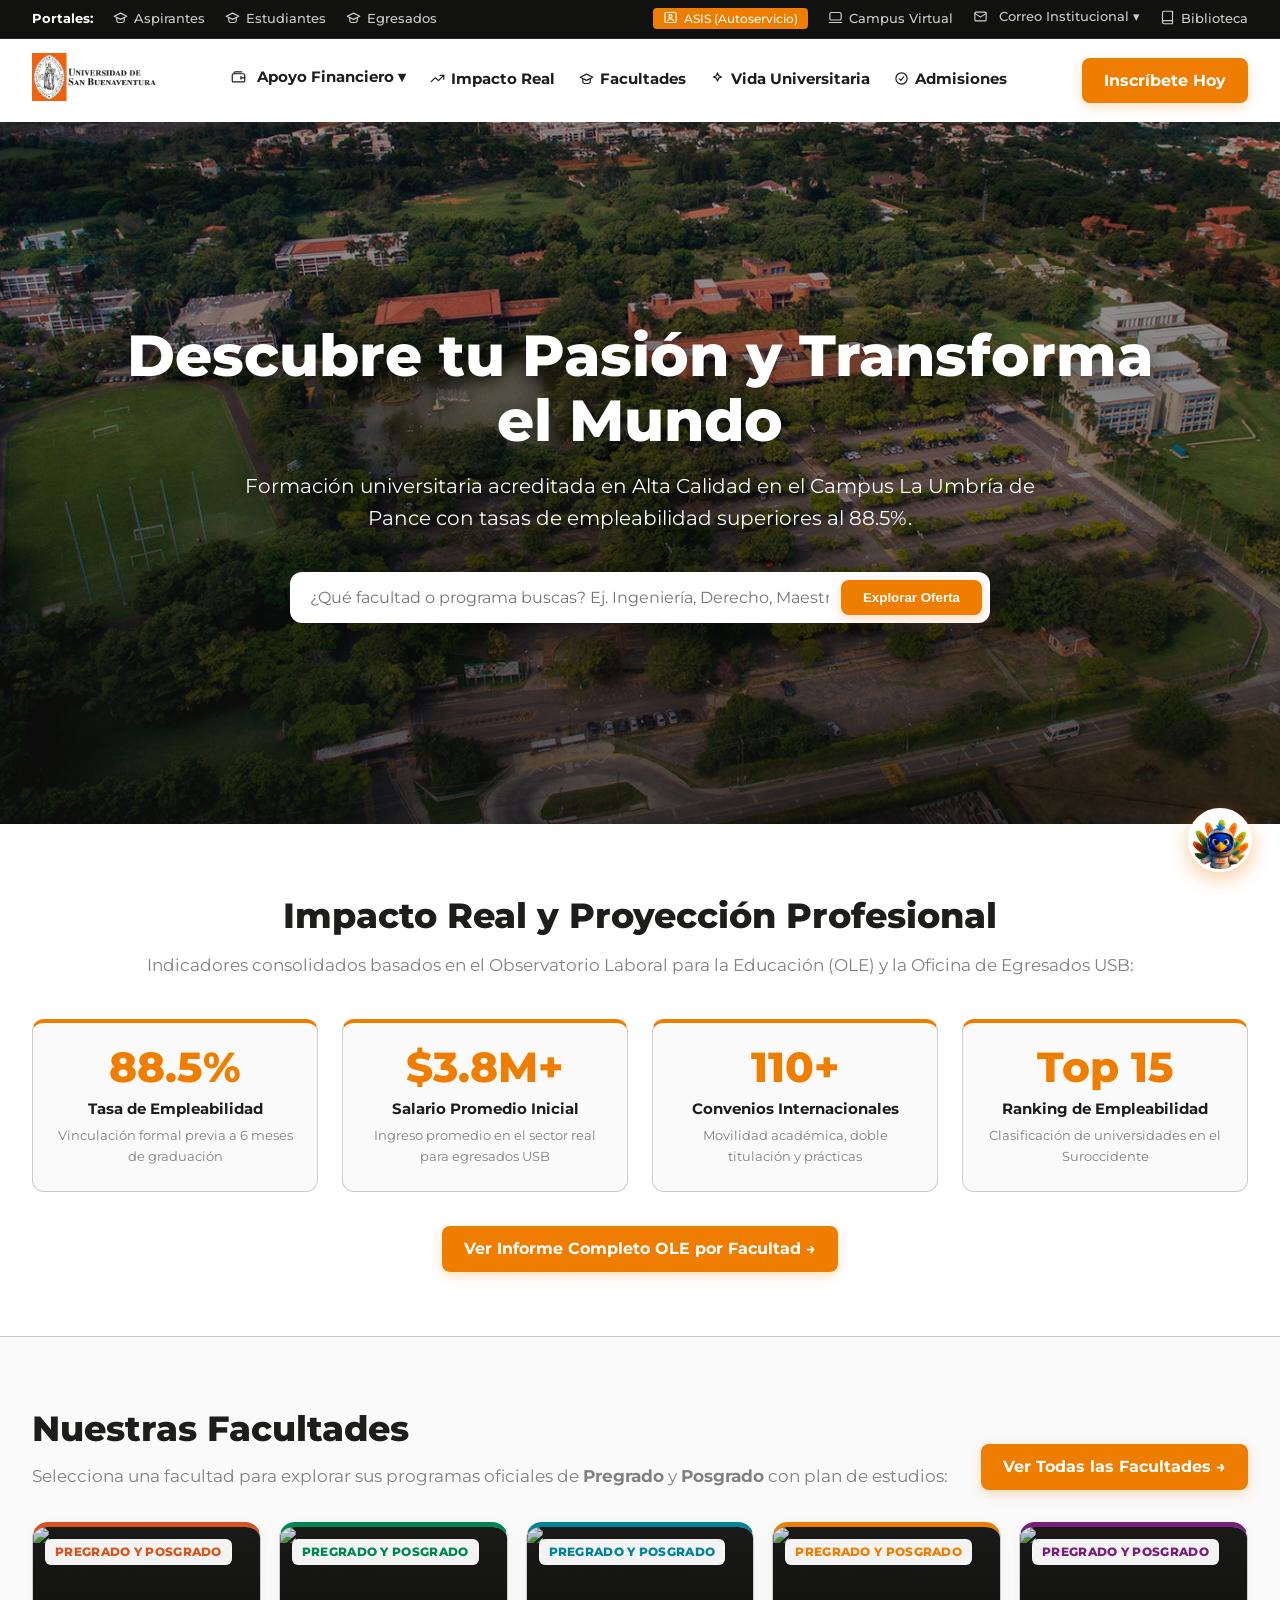
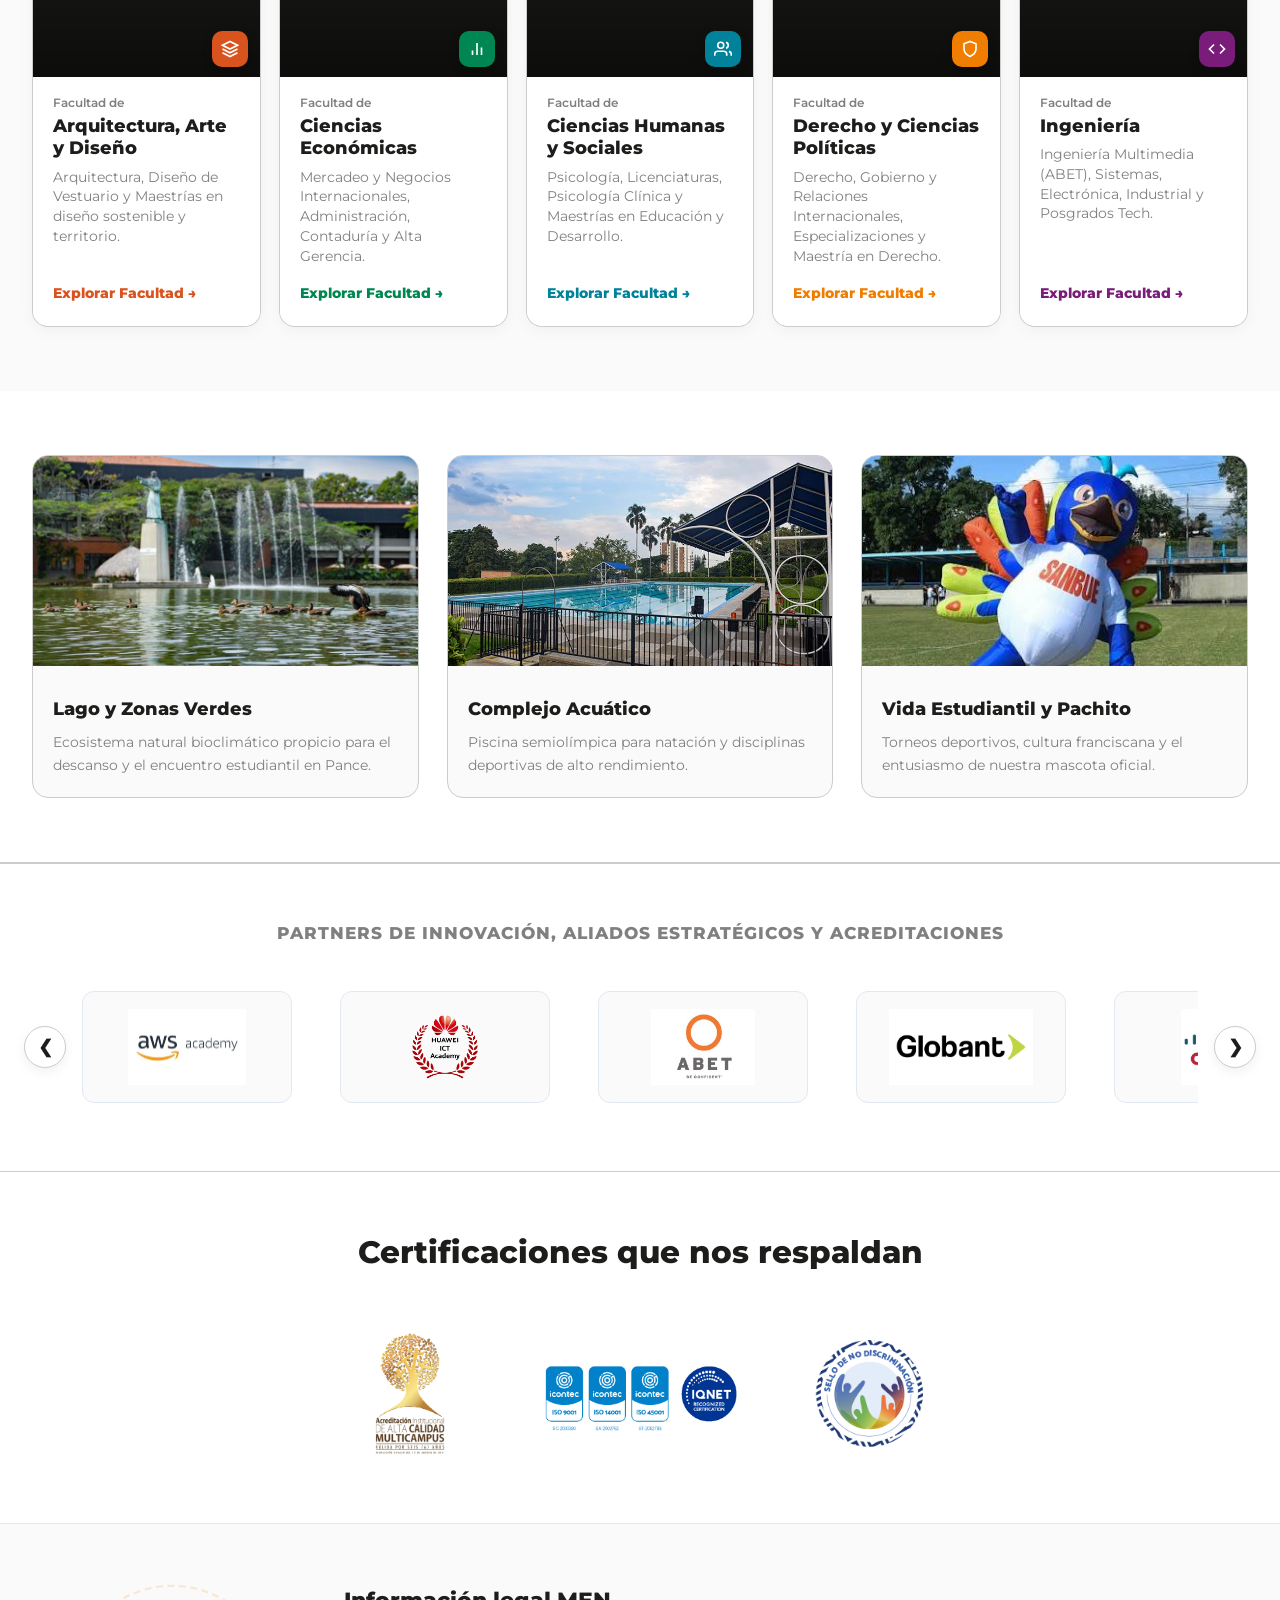
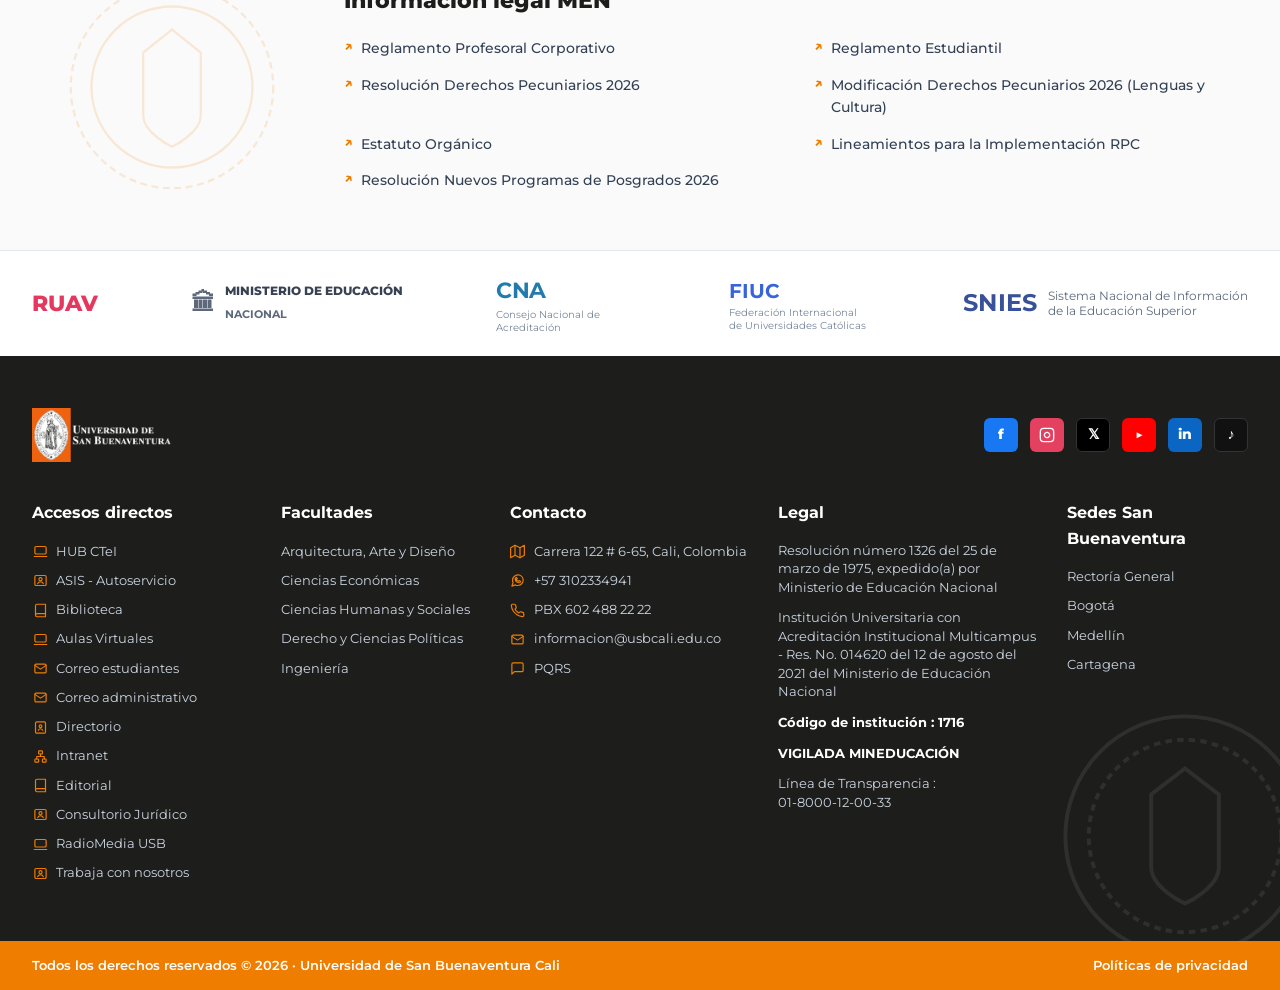
==== commit 3ce5b49d: "Fixes del index" ====
--- a/index.html
+++ b/index.html
@@ -74,7 +74,7 @@
   </header>
 
   <!-- HERO MÁS ALTO Y LLAMATIVO -->
-  <section class="hero-main">
+  <section class="hero-main" style="background-image: linear-gradient(180deg, rgba(17, 17, 16, 0.35) 0%, rgba(17, 17, 16, 0.72) 100%), url('assets/img/USB DRON.jpg');">
     <div class="hero-container">
       <h1>Descubre tu Pasión y Transforma el Mundo</h1>
       <p>Formación universitaria acreditada en Alta Calidad en el Campus La Umbría de Pance con tasas de empleabilidad superiores al 88.5%.</p>
@@ -389,7 +389,7 @@
     <div class="pachito-avatar-box"></div>
   </div>
   
-<!-- FOOTER OFICIAL ESTILO PÁGINA PRINCIPAL USB CALI -->
+  <!-- FOOTER OFICIAL ESTILO PÁGINA PRINCIPAL USB CALI -->
   <footer>
     <div class="footer-top-row">
       <a href="index.html" class="footer-logo-left">
--- a/assets/css/styles.css
+++ b/assets/css/styles.css
@@ -492,36 +492,47 @@
 
 /* --- HEROES GENERALES (BANNER MÁS ALTO Y LLAMATIVO) --- */
 .hero-main {
-  background: linear-gradient(135deg, rgba(29, 29, 27, 0.72) 0%, rgba(17, 17, 16, 0.84) 100%), url('../img/USB DRON.jpg');
+  position: relative;
+  background:
+    linear-gradient(180deg, rgba(17, 17, 16, 0.35) 0%, rgba(17, 17, 16, 0.72) 100%),
+    url('../img/USB DRON.jpg');
+  background-size: cover;
+  background-position: center 45%;
+  background-repeat: no-repeat;
+  color: #FFFFFF;
+  min-height: 78vh;
+  height: 650px;
+  padding: 112px 32px;
+  display: flex;
+  align-items: center;
+  justify-content: center;
+  text-align: center;
+  width: 100%;
+  overflow: hidden;
+}
+
+.hero-event-bg {
+  background:
+    linear-gradient(135deg, rgba(239, 125, 0, 0.84) 0%, rgba(29, 29, 27, 0.90) 100%),
+    url('../img/USB DRON.jpg');
   background-size: cover;
   background-position: center;
-  color: #FFFFFF;
-  padding: 132px 32px 124px;
-  min-height: 550px;
-  display: flex;
-  align-items: center;
-  text-align: center;
-  width: 100%;
-}
-
-.hero-event-bg {
-  background: linear-gradient(135deg, rgba(239, 125, 0, 0.86) 0%, rgba(29, 29, 27, 0.92) 100%), url('../img/USB DRON.jpg');
-  background-size: cover;
-  background-position: center;
 }
 
 .hero-container {
-  max-width: 920px;
+  position: relative;
+  z-index: 2;
+  max-width: 1040px;
   margin: 0 auto;
   width: 100%;
 }
 
 .hero-eyebrow {
   display: inline-block;
-  background: rgba(239, 125, 0, 0.22);
-  border: 1px solid rgba(239, 125, 0, 0.75);
+  background: rgba(239, 125, 0, 0.24);
+  border: 1px solid rgba(255, 228, 196, 0.75);
   color: #FFE4C4;
-  font-size: 0.8rem;
+  font-size: 0.82rem;
   font-weight: 700;
   letter-spacing: 0.4px;
   padding: 6px 16px;
@@ -531,19 +542,20 @@
 }
 
 .hero-main h1 {
-  font-size: 3.45rem;
+  font-size: 3.6rem;
   font-weight: 800;
   margin-bottom: 18px;
-  line-height: 1.15;
+  line-height: 1.12;
   word-wrap: break-word;
-  text-shadow: 0 4px 18px rgba(0, 0, 0, 0.35);
+  text-shadow: 0 4px 20px rgba(0, 0, 0, 0.45);
 }
 
 .hero-main p {
-  font-size: 1.22rem;
-  color: #F1F5F9;
-  margin-bottom: 36px;
-  text-shadow: 0 2px 10px rgba(0, 0, 0, 0.35);
+  font-size: 1.25rem;
+  color: #F8FAFC;
+  max-width: 820px;
+  margin: 0 auto 38px;
+  text-shadow: 0 2px 12px rgba(0, 0, 0, 0.45);
 }
 
 .search-box {
@@ -552,9 +564,9 @@
   border-radius: 12px;
   display: flex;
   gap: 12px;
-  max-width: 670px;
+  max-width: 700px;
   margin: 0 auto;
-  box-shadow: 0 12px 34px rgba(0,0,0,0.24);
+  box-shadow: 0 14px 36px rgba(0, 0, 0, 0.28);
   width: 100%;
 }
 
@@ -2354,7 +2366,12 @@
 
   .section-title { font-size: 1.5rem; }
   .program-hero-landing h1 { font-size: 1.7rem; }
-  .hero-main { padding: 80px 16px; min-height: 420px; }
+  .hero-main {
+    padding: 84px 16px;
+    min-height: 500px;
+    height: auto;
+    background-position: center center;
+  }
   .hero-main h1 { font-size: 1.85rem; }
   .content-column h2 { font-size: 1.3rem; }
 
